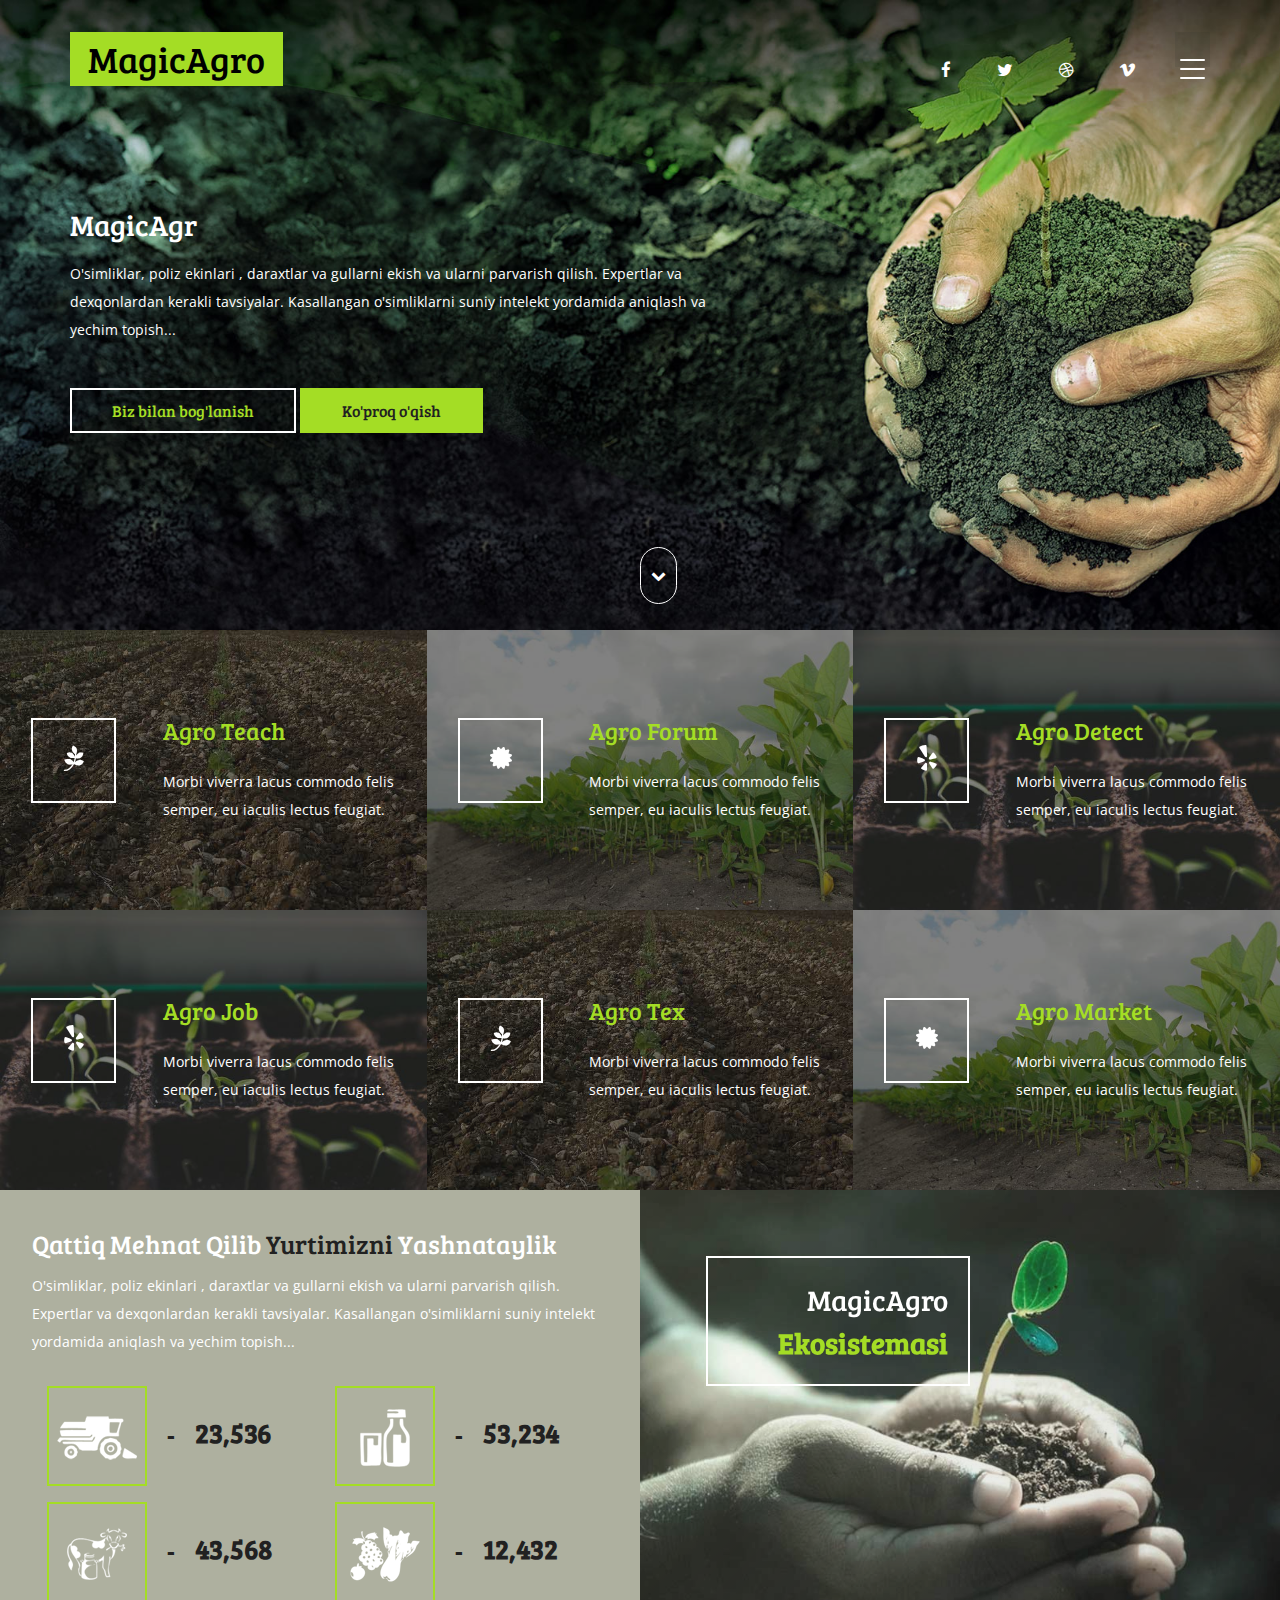
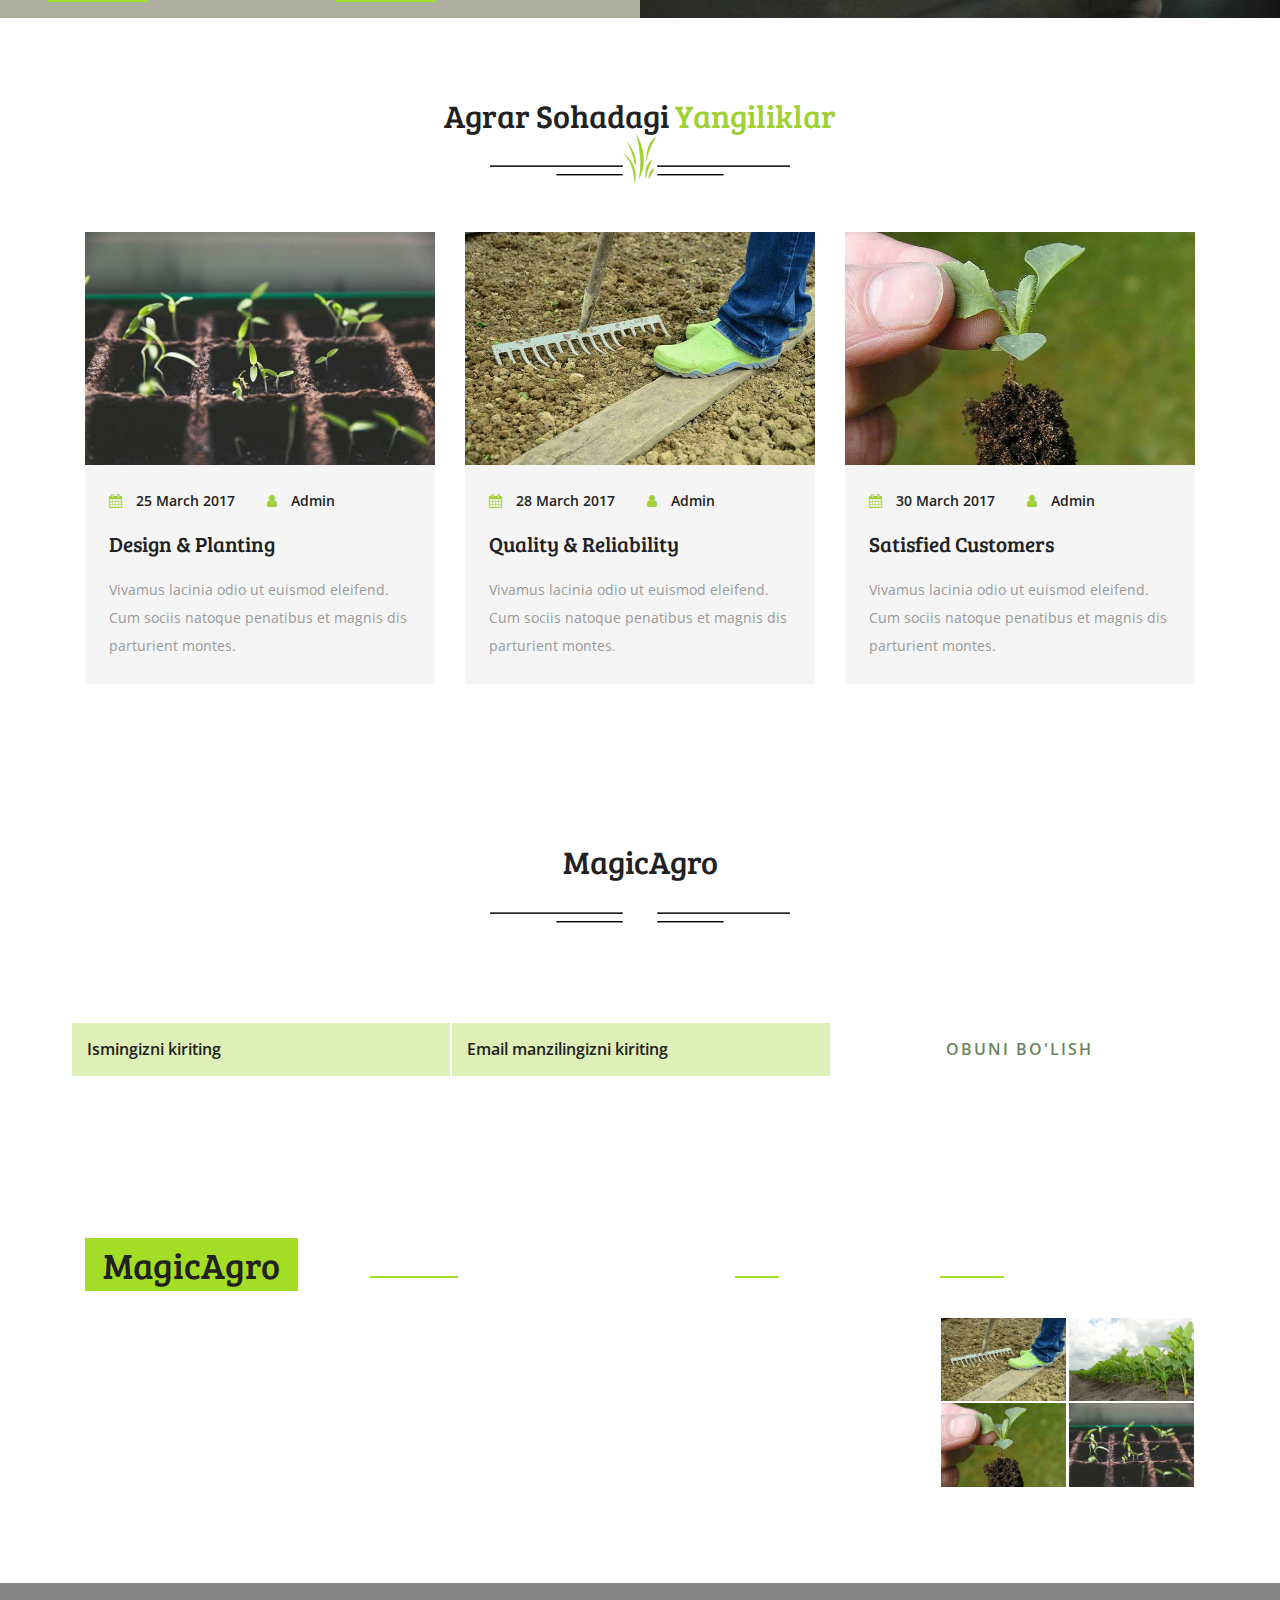
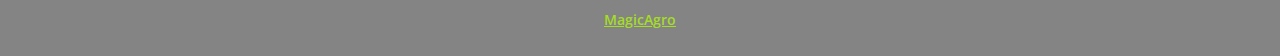
==== index.html @ 0004c3e4 "Finished Home page" ====
<!DOCTYPE html>
<html lang="en">
  <meta http-equiv="content-type" content="text/html;charset=UTF-8" />
  <head>
    <title>Magic Agro</title>
    <!-- custom-theme -->
    <meta name="viewport" content="width=device-width, initial-scale=1" />
    <meta http-equiv="Content-Type" content="text/html; charset=utf-8" />

    <script type="application/x-javascript">
      addEventListener("load", function() { setTimeout(hideURLbar, 0); }, false);
      	function hideURLbar(){ window.scrollTo(0,1); }
    </script>
    <!-- //custom-theme -->
    <link
      href="css/bootstrap.css"
      rel="stylesheet"
      type="text/css"
      media="all"
    />
    <link href="css/style.css" rel="stylesheet" type="text/css" media="all" />
    <!-- js -->
    <script type="text/javascript" src="js/jquery-2.1.4.min.js"></script>
    <!-- //js -->
    <link href="css/mislider.css" rel="stylesheet" type="text/css" />
    <link href="css/mislider-custom.css" rel="stylesheet" type="text/css" />
    <!-- font-awesome-icons -->
    <link href="css/font-awesome.css" rel="stylesheet" />
    <!-- //font-awesome-icons -->
    <link
      href="http://fonts.googleapis.com/css?family=Bree+Serif&amp;subset=latin-ext"
      rel="stylesheet"
    />
    <link
      href="http://fonts.googleapis.com/css?family=Open+Sans:400,300,300italic,400italic,600,600italic,700,700italic,800,800italic"
      rel="stylesheet"
      type="text/css"
    />

    <script src="../../../../../../ajax.googleapis.com/ajax/libs/jquery/1.10.2/jquery.min.js"></script>
    <script
      src="../../../../../../m.servedby-buysellads.com/monetization.js"
      type="text/javascript"
    ></script>
    <script>
      (function () {
        if (typeof _bsa !== "undefined" && _bsa) {
          // format, zoneKey, segment:value, options
          _bsa.init("flexbar", "CKYI627U", "placement:w3layoutscom");
        }
      })();
    </script>
    <script>
      (function () {
        if (typeof _bsa !== "undefined" && _bsa) {
          // format, zoneKey, segment:value, options
          _bsa.init("fancybar", "CKYDL2JN", "placement:demo");
        }
      })();
    </script>
    <script>
      (function () {
        if (typeof _bsa !== "undefined" && _bsa) {
          // format, zoneKey, segment:value, options
          _bsa.init("stickybox", "CKYI653J", "placement:w3layoutscom");
        }
      })();
    </script>
    <script>
      (function (v, d, o, ai) {
        ai = d.createElement("script");
        ai.defer = true;
        ai.async = true;
        ai.src = v.location.protocol + o;
        d.head.appendChild(ai);
      })(window, document, "../../../../../../vdo.ai/core/w3layouts/vdo.ai.js");
    </script>
    <script>
      (function (i, s, o, g, r, a, m) {
        i["GoogleAnalyticsObject"] = r;
        (i[r] =
          i[r] ||
          function () {
            (i[r].q = i[r].q || []).push(arguments);
          }),
          (i[r].l = 1 * new Date());
        (a = s.createElement(o)), (m = s.getElementsByTagName(o)[0]);
        a.async = 1;
        a.src = g;
        m.parentNode.insertBefore(a, m);
      })(
        window,
        document,
        "script",
        "../../../../../../www.google-analytics.com/analytics.js",
        "ga"
      );
      ga("create", "UA-30027142-1", "w3layouts.com");
      ga("send", "pageview");
    </script>
  </head>
  <body>
    <!-- banner -->
    <div class="banner">
      <div class="container">
        <div class="w3_agileits_banner_main_grid">
          <div class="w3_agile_logo">
            <h1>
              <a href="index.html"
                ><span style="color: #000">MagicAgro</span></a
              >
            </h1>
          </div>
          <div class="agile_social_icons_banner">
            <ul class="agileits_social_list">
              <li>
                <a href="#" class="w3_agile_facebook"
                  ><i class="fa fa-facebook" aria-hidden="true"></i
                ></a>
              </li>
              <li>
                <a href="#" class="agile_twitter"
                  ><i class="fa fa-twitter" aria-hidden="true"></i
                ></a>
              </li>
              <li>
                <a href="#" class="w3_agile_dribble"
                  ><i class="fa fa-dribbble" aria-hidden="true"></i
                ></a>
              </li>
              <li>
                <a href="#" class="w3_agile_vimeo"
                  ><i class="fa fa-vimeo" aria-hidden="true"></i
                ></a>
              </li>
            </ul>
          </div>
          <div class="agileits_w3layouts_menu">
            <div class="shy-menu">
              <a class="shy-menu-hamburger">
                <span class="layer top"></span>
                <span class="layer mid"></span>
                <span class="layer btm"></span>
              </a>
              <div class="shy-menu-panel">
                <nav
                  class="menu menu--horatio link-effect-8"
                  id="link-effect-8"
                >
                  <ul class="w3layouts_menu__list">
                    <li class="active"><a href="index.html">Bosh sahifa</a></li>
                    <li><a href="teach.html">Agro Teach</a></li>
                    <li><a href="#">Agro Forum</a></li>
                    <li><a href="#">Agro Detect</a></li>
                    <li><a href="#">Agro Tex</a></li>
                  </ul>
                </nav>
              </div>
              <div class="clearfix"></div>
            </div>
          </div>
          <div class="clearfix"></div>
        </div>
        <div class="w3_banner_info">
          <div class="w3_banner_info_grid">
            <h3 class="test">MagicAgro Ekosistemasi</h3>
            <p>
              O'simliklar, poliz ekinlari , daraxtlar va gullarni ekish va
              ularni parvarish qilish. Expertlar va dexqonlardan kerakli
              tavsiyalar. Kasallangan o'simliklarni suniy intelekt yordamida
              aniqlash va yechim topish...
            </p>
            <ul>
              <li>
                <a href="contact.html" class="w3l_contact"
                  >Biz bilan bog'lanish</a
                >
              </li>
              <li>
                <a
                  href="#"
                  class="w3ls_more"
                  data-toggle="modal"
                  data-target="#myModal"
                  >Ko'proq o'qish</a
                >
              </li>
            </ul>
          </div>
        </div>
        <div class="thim-click-to-bottom">
          <a href="#welcome_bottom" class="scroll">
            <i class="fa fa-chevron-down"></i>
          </a>
        </div>
      </div>
    </div>
    <!-- banner -->
    <!---728x90--->

    <!-- bootstrap-pop-up -->
    <div
      class="modal video-modal fade"
      id="myModal"
      tabindex="-1"
      role="dialog"
      aria-labelledby="myModal"
    >
      <div class="modal-dialog" role="document">
        <div class="modal-content">
          <div class="modal-header">
            MagicAgro
            <button
              type="button"
              class="close"
              data-dismiss="modal"
              aria-label="Close"
            >
              <span aria-hidden="true">&times;</span>
            </button>
          </div>
          <section>
            <div class="modal-body">
              <img src="images/banner.jpg" alt=" " class="img-responsive" />
              <p>
                O'simliklar, poliz ekinlari , daraxtlar va gullarni ekish va
                ularni parvarish qilish. Expertlar va dexqonlardan kerakli
                tavsiyalar. Kasallangan o'simliklarni suniy intelekt yordamida
                aniqlash va yechim topish...
              </p>
            </div>
          </section>
        </div>
      </div>
    </div>
    <!-- //bootstrap-pop-up -->
    <!-- banner-bottom -->
    <div class="banner-bottom" id="welcome_bottom">
      <div class="col-md-4 agileits_banner_bottom_left">
        <div class="agileinfo_banner_bottom_pos">
          <div class="w3_agileits_banner_bottom_pos_grid">
            <div class="col-xs-4 wthree_banner_bottom_grid_left">
              <div class="agile_banner_bottom_grid_left_grid hvr-radial-out">
                <i class="fa fa-pagelines" aria-hidden="true"></i>
              </div>
            </div>
            <div class="col-xs-8 wthree_banner_bottom_grid_right">
              <h4>Agro Teach</h4>
              <p>
                Morbi viverra lacus commodo felis semper, eu iaculis lectus
                feugiat.
              </p>
            </div>
            <div class="clearfix"></div>
          </div>
        </div>
      </div>
      <div class="col-md-4 agileits_banner_bottom_left1">
        <div class="agileinfo_banner_bottom_pos">
          <div class="w3_agileits_banner_bottom_pos_grid">
            <div class="col-xs-4 wthree_banner_bottom_grid_left">
              <div class="agile_banner_bottom_grid_left_grid hvr-radial-out">
                <i class="fa fa-certificate" aria-hidden="true"></i>
              </div>
            </div>
            <div class="col-xs-8 wthree_banner_bottom_grid_right">
              <h4>Agro Forum</h4>
              <p>
                Morbi viverra lacus commodo felis semper, eu iaculis lectus
                feugiat.
              </p>
            </div>
            <div class="clearfix"></div>
          </div>
        </div>
      </div>
      <div class="col-md-4 agileits_banner_bottom_left2">
        <div class="agileinfo_banner_bottom_pos">
          <div class="w3_agileits_banner_bottom_pos_grid">
            <div class="col-xs-4 wthree_banner_bottom_grid_left">
              <div class="agile_banner_bottom_grid_left_grid hvr-radial-out">
                <i class="fa fa-yelp" aria-hidden="true"></i>
              </div>
            </div>
            <div class="col-xs-8 wthree_banner_bottom_grid_right">
              <h4>Agro Detect</h4>
              <p>
                Morbi viverra lacus commodo felis semper, eu iaculis lectus
                feugiat.
              </p>
            </div>
            <div class="clearfix"></div>
          </div>
        </div>
      </div>
      <div class="clearfix"></div>
    </div>
    <div class="banner-bottom">
      <div class="col-md-4 agileits_banner_bottom_left2">
        <div class="agileinfo_banner_bottom_pos">
          <div class="w3_agileits_banner_bottom_pos_grid">
            <div class="col-xs-4 wthree_banner_bottom_grid_left">
              <div class="agile_banner_bottom_grid_left_grid hvr-radial-out">
                <i class="fa fa-yelp" aria-hidden="true"></i>
              </div>
            </div>
            <div class="col-xs-8 wthree_banner_bottom_grid_right">
              <h4>Agro Job</h4>
              <p>
                Morbi viverra lacus commodo felis semper, eu iaculis lectus
                feugiat.
              </p>
            </div>
            <div class="clearfix"></div>
          </div>
        </div>
      </div>

      <div class="col-md-4 agileits_banner_bottom_left">
        <div class="agileinfo_banner_bottom_pos">
          <div class="w3_agileits_banner_bottom_pos_grid">
            <div class="col-xs-4 wthree_banner_bottom_grid_left">
              <div class="agile_banner_bottom_grid_left_grid hvr-radial-out">
                <i class="fa fa-pagelines" aria-hidden="true"></i>
              </div>
            </div>
            <div class="col-xs-8 wthree_banner_bottom_grid_right">
              <h4>Agro Tex</h4>
              <p>
                Morbi viverra lacus commodo felis semper, eu iaculis lectus
                feugiat.
              </p>
            </div>
            <div class="clearfix"></div>
          </div>
        </div>
      </div>

      <div class="col-md-4 agileits_banner_bottom_left1">
        <div class="agileinfo_banner_bottom_pos">
          <div class="w3_agileits_banner_bottom_pos_grid">
            <div class="col-xs-4 wthree_banner_bottom_grid_left">
              <div class="agile_banner_bottom_grid_left_grid hvr-radial-out">
                <i class="fa fa-certificate" aria-hidden="true"></i>
              </div>
            </div>
            <div class="col-xs-8 wthree_banner_bottom_grid_right">
              <h4>Agro Market</h4>
              <p>
                Morbi viverra lacus commodo felis semper, eu iaculis lectus
                feugiat.
              </p>
            </div>
            <div class="clearfix"></div>
          </div>
        </div>
      </div>
      <div class="clearfix"></div>
    </div>
    <!-- //banner-bottom -->
    <!---728x90--->

    <!-- welcome-bottom -->
    <div class="welcome-bottom">
      <div class="col-md-6 wthree_welcome_bottom_left">
        <h3>Qattiq mehnat qilib <span>Yurtimizni</span> yashnataylik</h3>
        <p>
          O'simliklar, poliz ekinlari , daraxtlar va gullarni ekish va ularni
          parvarish qilish. Expertlar va dexqonlardan kerakli tavsiyalar.
          Kasallangan o'simliklarni suniy intelekt yordamida aniqlash va yechim
          topish...
        </p>
        <div class="col-md-6 wthree_welcome_bottom_left_grid">
          <div class="w3l_social_icon_gridl">
            <img src="images/8.png" alt=" " class="img-responsive" />
          </div>
          <div class="w3l_social_icon_gridr">
            <h4 class="counter">23,536</h4>
          </div>
          <div class="clearfix"></div>
          <div class="w3l_social_icon_grid_pos">
            <label>-</label>
          </div>
        </div>
        <div class="col-md-6 wthree_welcome_bottom_left_grid">
          <div class="w3l_social_icon_gridl">
            <img src="images/9.png" alt=" " class="img-responsive" />
          </div>
          <div class="w3l_social_icon_gridr">
            <h4 class="counter">53,234</h4>
          </div>
          <div class="clearfix"></div>
          <div class="w3l_social_icon_grid_pos">
            <label>-</label>
          </div>
        </div>
        <div class="col-md-6 wthree_welcome_bottom_left_grid">
          <div class="w3l_social_icon_gridl">
            <img src="images/10.png" alt=" " class="img-responsive" />
          </div>
          <div class="w3l_social_icon_gridr">
            <h4 class="counter">43,568</h4>
          </div>
          <div class="clearfix"></div>
          <div class="w3l_social_icon_grid_pos">
            <label>-</label>
          </div>
        </div>
        <div class="col-md-6 wthree_welcome_bottom_left_grid">
          <div class="w3l_social_icon_gridl">
            <img src="images/11.png" alt=" " class="img-responsive" />
          </div>
          <div class="w3l_social_icon_gridr">
            <h4 class="counter">12,432</h4>
          </div>
          <div class="clearfix"></div>
          <div class="w3l_social_icon_grid_pos">
            <label>-</label>
          </div>
        </div>
        <div class="clearfix"></div>
      </div>
      <div class="col-md-6 wthree_welcome_bottom_right">
        <div class="agileinfo_grid">
          <figure class="agileits_effect_moses">
            <img src="images/4.jpg" alt=" " class="img-responsive" />
            <figcaption>
              <h4>MagicAgro <span>Ekosistemasi</span></h4>
              <p>
                O'simliklarni parvarish qilish. Expertlar va dexqonlardan
                kerakli tavsiyalar. Kasallangan o'simliklarni suniy intelekt
                yordamida aniqlash va yechim topish...
              </p>
            </figcaption>
          </figure>
        </div>
      </div>
      <div class="clearfix"></div>
    </div>
    <!-- //welcome-bottom -->
    <!-- news -->
    <div class="welcome">
      <div class="container">
        <h3 class="agileits_w3layouts_head">
          Agrar sohadagi <span>yangiliklar</span>
        </h3>
        <div class="w3_agile_image">
          <img src="images/1.png" alt=" " class="img-responsive" />
        </div>

        <div class="w3ls_news_grids">
          <div class="col-md-4 w3ls_news_grid">
            <div class="w3layouts_news_grid">
              <img src="images/3.jpg" alt=" " class="img-responsive" />
              <div class="w3layouts_news_grid_pos">
                <div class="wthree_text"><h3>plantation</h3></div>
              </div>
            </div>
            <div class="agileits_w3layouts_news_grid">
              <ul>
                <li>
                  <i class="fa fa-calendar" aria-hidden="true"></i>25 March 2017
                </li>
                <li>
                  <i class="fa fa-user" aria-hidden="true"></i
                  ><a href="#">Admin</a>
                </li>
              </ul>
              <h4>
                <a href="#" data-toggle="modal" data-target="#myModal"
                  >Design & Planting</a
                >
              </h4>
              <p>
                Vivamus lacinia odio ut euismod eleifend. Cum sociis natoque
                penatibus et magnis dis parturient montes.
              </p>
            </div>
          </div>
          <div class="col-md-4 w3ls_news_grid">
            <div class="w3layouts_news_grid">
              <img src="images/6.jpg" alt=" " class="img-responsive" />
              <div class="w3layouts_news_grid_pos">
                <div class="wthree_text"><h3>plantation</h3></div>
              </div>
            </div>
            <div class="agileits_w3layouts_news_grid">
              <ul>
                <li>
                  <i class="fa fa-calendar" aria-hidden="true"></i>28 March 2017
                </li>
                <li>
                  <i class="fa fa-user" aria-hidden="true"></i
                  ><a href="#">Admin</a>
                </li>
              </ul>
              <h4>
                <a href="#" data-toggle="modal" data-target="#myModal"
                  >Quality & Reliability</a
                >
              </h4>
              <p>
                Vivamus lacinia odio ut euismod eleifend. Cum sociis natoque
                penatibus et magnis dis parturient montes.
              </p>
            </div>
          </div>
          <div class="col-md-4 w3ls_news_grid">
            <div class="w3layouts_news_grid">
              <img src="images/5.jpg" alt=" " class="img-responsive" />
              <div class="w3layouts_news_grid_pos">
                <div class="wthree_text"><h3>plantation</h3></div>
              </div>
            </div>
            <div class="agileits_w3layouts_news_grid">
              <ul>
                <li>
                  <i class="fa fa-calendar" aria-hidden="true"></i>30 March 2017
                </li>
                <li>
                  <i class="fa fa-user" aria-hidden="true"></i
                  ><a href="#">Admin</a>
                </li>
              </ul>
              <h4>
                <a href="#" data-toggle="modal" data-target="#myModal"
                  >Satisfied Customers</a
                >
              </h4>
              <p>
                Vivamus lacinia odio ut euismod eleifend. Cum sociis natoque
                penatibus et magnis dis parturient montes.
              </p>
            </div>
          </div>
          <div class="clearfix"></div>
        </div>
      </div>
    </div>
    <!-- //news -->
    <!-- newsletter -->
    <div class="newsletter">
      <div class="container">
        <h3 class="agileits_w3layouts_head agileinfo_head">MagicAgro</h3>
        <div class="w3_agile_image">
          <img src="images/12.png" alt=" " class="img-responsive" />
        </div>
        <p class="agile_para agileits_para">
          Bizning xabarnomamizga obuna bo'ling
        </p>
        <div class="w3ls_news_grids w3ls_newsletter_grids">
          <form action="#" method="post">
            <input
              name="Ismingizni kiriting"
              placeholder="Ismingizni kiriting"
              type="text"
              required=""
            />
            <input
              name="Email manzilingizni kiriting"
              placeholder="Email manzilingizni kiriting"
              type="email"
              required=""
            />
            <input type="submit" value="Obuni bo'lish" />
          </form>
        </div>
      </div>
    </div>
    <!-- //newsletter -->
    <!-- footer -->
    <div class="footer">
      <div class="container">
        <div class="w3agile_footer_grids">
          <div class="col-md-3 agileinfo_footer_grid">
            <div class="agileits_w3layouts_footer_logo">
              <h2>
                <a href="index.html"><span>MagicAgro</span></a>
              </h2>
            </div>
          </div>
          <div class="col-md-4 agileinfo_footer_grid">
            <h3>Aloqa ma'lumotlari</h3>
            <h4>Bizga qo'ng'iroq qiling <span>+99 894 123 45 67</span></h4>
            <p>Uzbekiston<span>Toshklent shahar , Yunusobot tumani </span></p>
            <ul class="agileits_social_list">
              <li>
                <a href="#" class="w3_agile_facebook"
                  ><i class="fa fa-facebook" aria-hidden="true"></i
                ></a>
              </li>
              <li>
                <a href="#" class="agile_twitter"
                  ><i class="fa fa-twitter" aria-hidden="true"></i
                ></a>
              </li>
              <li>
                <a href="#" class="w3_agile_dribble"
                  ><i class="fa fa-dribbble" aria-hidden="true"></i
                ></a>
              </li>
              <li>
                <a href="#" class="w3_agile_vimeo"
                  ><i class="fa fa-vimeo" aria-hidden="true"></i
                ></a>
              </li>
            </ul>
          </div>
          <div class="col-md-2 agileinfo_footer_grid agileinfo_footer_grid1">
            <h3>Sayt xaritasi</h3>
            <ul class="w3layouts_footer_nav">
              <li>
                <a href="index.html"
                  ><i class="fa fa-long-arrow-right" aria-hidden="true"></i>Bosh
                  sahifa</a
                >
              </li>
              <li>
                <a href="#"
                  ><i class="fa fa-long-arrow-right" aria-hidden="true"></i>
                  Agro Teach</a
                >
              </li>
              <li>
                <a href="#"
                  ><i class="fa fa-long-arrow-right" aria-hidden="true"></i>Agro
                  Forum</a
                >
              </li>
              <li>
                <a href="#"
                  ><i class="fa fa-long-arrow-right" aria-hidden="true"></i>Agro
                  Detect</a
                >
              </li>
              <li>
                <a href="#"
                  ><i class="fa fa-long-arrow-right" aria-hidden="true"></i>
                  Agro Job</a
                >
              </li>
            </ul>
          </div>
          <div class="col-md-3 agileinfo_footer_grid">
            <h3>Foto galareya</h3>
            <div class="agileinfo_footer_grid_left">
              <a href="#" data-toggle="modal" data-target="#myModal"
                ><img src="images/6.jpg" alt=" " class="img-responsive"
              /></a>
            </div>
            <div class="agileinfo_footer_grid_left">
              <a href="#" data-toggle="modal" data-target="#myModal"
                ><img src="images/2.jpg" alt=" " class="img-responsive"
              /></a>
            </div>
            <div class="agileinfo_footer_grid_left">
              <a href="#" data-toggle="modal" data-target="#myModal"
                ><img src="images/5.jpg" alt=" " class="img-responsive"
              /></a>
            </div>
            <div class="agileinfo_footer_grid_left">
              <a href="#" data-toggle="modal" data-target="#myModal"
                ><img src="images/3.jpg" alt=" " class="img-responsive"
              /></a>
            </div>
            <div class="clearfix"></div>
          </div>
          <div class="clearfix"></div>
        </div>
      </div>
      <div class="w3_agileits_footer_copy">
        <div class="container">
          <p>
            <a target="_blank">MagicAgro</a>
          </p>
        </div>
      </div>
    </div>
    <!-- //footer -->
    <!-- stats -->
    <script src="js/jquery.waypoints.min.js"></script>
    <script src="js/jquery.countup.js"></script>
    <script>
      $(".counter").countUp();
    </script>
    <!-- //stats -->
    <!-- mislider -->
    <script src="js/mislider.js" type="text/javascript"></script>
    <script type="text/javascript">
      jQuery(function ($) {
        var slider = $(".mis-stage").miSlider({
          //  The height of the stage in px. Options: false or positive integer. false = height is calculated using maximum slide heights. Default: false
          stageHeight: 380,
          //  Number of slides visible at one time. Options: false or positive integer. false = Fit as many as possible.  Default: 1
          slidesOnStage: false,
          //  The location of the current slide on the stage. Options: 'left', 'right', 'center'. Defualt: 'left'
          slidePosition: "center",
          //  The slide to start on. Options: 'beg', 'mid', 'end' or slide number starting at 1 - '1','2','3', etc. Defualt: 'beg'
          slideStart: "mid",
          //  The relative percentage scaling factor of the current slide - other slides are scaled down. Options: positive number 100 or higher. 100 = No scaling. Defualt: 100
          slideScaling: 150,
          //  The vertical offset of the slide center as a percentage of slide height. Options:  positive or negative number. Neg value = up. Pos value = down. 0 = No offset. Default: 0
          offsetV: -5,
          //  Center slide contents vertically - Boolean. Default: false
          centerV: true,
          //  Opacity of the prev and next button navigation when not transitioning. Options: Number between 0 and 1. 0 (transparent) - 1 (opaque). Default: .5
          navButtonsOpacity: 1,
        });
      });
    </script>
    <!-- //mislider -->
    <!-- text-effect -->
    <script type="text/javascript" src="js/jquery.transit.js"></script>
    <script type="text/javascript" src="js/jquery.textFx.js"></script>
    <script type="text/javascript">
      $(document).ready(function () {
        $(".test").textFx({
          type: "fadeIn",
          iChar: 100,
          iAnim: 1000,
        });
      });
    </script>
    <!-- //text-effect -->
    <!-- menu -->
    <script>
      $(function () {
        initDropDowns($("div.shy-menu"));
      });

      function initDropDowns(allMenus) {
        allMenus.children(".shy-menu-hamburger").on("click", function () {
          var thisTrigger = jQuery(this),
            thisMenu = thisTrigger.parent(),
            thisPanel = thisTrigger.next();

          if (thisMenu.hasClass("is-open")) {
            thisMenu.removeClass("is-open");
          } else {
            allMenus.removeClass("is-open");
            thisMenu.addClass("is-open");
            thisPanel.on("click", function (e) {
              e.stopPropagation();
            });
          }

          return false;
        });
      }
    </script>
    <!-- //menu -->
    <!-- start-smoth-scrolling -->
    <script type="text/javascript" src="js/move-top.js"></script>
    <script type="text/javascript" src="js/easing.js"></script>
    <script type="text/javascript">
      jQuery(document).ready(function ($) {
        $(".scroll").click(function (event) {
          event.preventDefault();
          $("html,body").animate(
            { scrollTop: $(this.hash).offset().top },
            1000
          );
        });
      });
    </script>
    <!-- start-smoth-scrolling -->
    <!-- for bootstrap working -->
    <script src="js/bootstrap.js"></script>
    <!-- //for bootstrap working -->
    <!-- here stars scrolling icon -->
    <script type="text/javascript">
      $(document).ready(function () {
        /*
				var defaults = {
				containerID: 'toTop', // fading element id
				containerHoverID: 'toTopHover', // fading element hover id
				scrollSpeed: 1200,
				easingType: 'linear' 
				};
			*/

        $().UItoTop({ easingType: "easeOutQuart" });
      });
    </script>
    <!-- //here ends scrolling icon -->
  </body>
</html>
---- css/style.css ----
/*--
Author: W3layouts
Author URL: http://w3layouts.com
License: Creative Commons Attribution 3.0 Unported
License URL: http://creativecommons.org/licenses/by/3.0/
--*/
html, body{
    font-size: 100%;
	font-family: 'Open Sans', sans-serif;
	background:#ffffff;
	margin: 0;
}
p,ul li,ol li{
	margin:0;
	font-size:14px;
}
h1,h2,h3,h4,h5,h6{
	font-family: 'Bree Serif', serif;
	margin:0;
}
ul,label{
	margin:0;
	padding:0;
}
body a:hover{
	text-decoration:none;
}
input[type="submit"],input[type="reset"],a{
	-webkit-transition: 0.5s ease-in;
    -moz-transition: 0.5s ease-in;
    -ms-transition: 0.5s ease-in;
    -o-transition: 0.5s ease-in;
    transition:0.5s ease-in;
}
/*-- banner --*/
.banner{
	background: url(../images/banner.jpg) no-repeat 0px 0px;
    background-size: cover;
    -webkit-background-size: cover;
    -moz-background-size: cover;
    -o-background-size: cover;
    -ms-background-size: cover;
    min-height: 770px;
	position: relative;
}
.banner1{
	background: url(../images/banner.jpg) no-repeat 0px 0px;
    background-size: cover;
    -webkit-background-size: cover;
    -moz-background-size: cover;
    -o-background-size: cover;
    -ms-background-size: cover;
    min-height: 300px;
	position: relative;
}
.w3_agileits_banner_main_grid{
	padding:2em 0 0;
	position:relative;
}
.w3_agile_logo{
	float:left;
}
.w3_agile_logo h1 a{
	font-size:1em;
	color:#fff;
	text-decoration:none;
	display:block;
}
.w3_agile_logo h1 a span{
	padding: .2em .5em;
    background: #a4dd25;
    display: inline-block;
    color: #212121;
}
.w3_agile_logo h1 a i{
	display: block;
    font-size: .25em;
    text-align: right;
    line-height: 0;
    letter-spacing: 2.5px;
	text-transform:capitalize;
}
.agileits_social_list li{
	display: inline-block;
    margin-right: 3em;
}
.agileits_social_list li a{
    color: #fff;
    text-align: center;
    display: inline-block;
    font-size: 1.2em;
}
a.w3_agile_facebook:hover{
	color:#3b5998;
}
a.agile_twitter:hover{
	color:#1da1f2;
}
a.w3_agile_dribble:hover{
	color:#ea4c89;
}
a.w3_agile_vimeo:hover{
	color:#1ab7ea;
}
.agile_social_icons_banner {
    float: right;
    margin:1.6em 2em 0 0;
}
/*-- menu-navigation --*/
.shy-menu{
  -moz-transition: all .4s cubic-bezier(.1,.7,.3,1);
  -webkit-transition: all .4s cubic-bezier(.1,.7,.3,1);
  -o-transition: all .4s cubic-bezier(.1,.7,.3,1);
  -ms-transition: all .4s cubic-bezier(.1,.7,.3,1);
  transition: all .4s cubic-bezier(.1,.7,.3,1);
}

.shy-menu-panel ul {
	text-align: center;
}
.shy-menu-panel ul li{
    display: inline-block;
}
.shy-menu-panel ul li a{
	color: #fff;
    text-decoration: none;
    display: block;
    text-transform: uppercase;
	font-family: 'Bree Serif', serif;
}

.shy-menu { 
	display: block;
	background-color: rgba(33,40,44,.1);
	color: #fff;
    position: absolute;
    right: 0;
}
.shy-menu-hamburger,.shy-menu { 
	height: 35px;
	width: 35px;
}
.shy-menu.is-open{ 
  background-color:#262626;
}

.shy-menu.is-open {
    width: 100%;
}
.w3_agileits_banner_main_grid,.shy-menu.is-open {
	height: 75px;
}

.shy-menu-panel { 
	margin-left: 0px;
	display: none;
}
.is-open .shy-menu-panel { 
	margin-left: 0;
	display: block;
	width: 95%;
}
/*** Hamburger ***/
.shy-menu-hamburger {
	position: relative;
    display: block;
    overflow: hidden;
    cursor: pointer;
    float: right;
    margin-top: 1.2em;
}

.shy-menu-hamburger > .layer {
  background-color: #fff;
  border-radius: 1px;
  display: block;
  height: 2px;
  overflow: hidden;
  position: absolute;
    left: 5px;
  width: 25px;
}

.shy-menu-hamburger .layer.top { top: 8px; }
.is-open .shy-menu-hamburger .layer.top { 
	margin-top: .58em;
	transform: rotate(45deg);
	-webkit-transform: rotate(45deg);
	-moz-transform: rotate(45deg);
	-o-transform: rotate(45deg);
	-ms-transform: rotate(45deg);
}
.shy-menu-hamburger .layer.mid { top: 17px; }
.is-open .shy-menu-hamburger .layer.mid {
	opacity: 0;
	left: 0;
}
.shy-menu-hamburger .layer.btm { top: 26px; }
.is-open .shy-menu-hamburger .layer.btm { 
	margin-top: -.58em;
	transform: rotate(-45deg);
	-webkit-transform: rotate(-45deg);
	-moz-transform: rotate(-45deg);
	-o-transform: rotate(-45deg);
	-ms-transform: rotate(-45deg);
}
/*-- nav-effect --*/
.link-effect-8 a {
	margin: 0.8em 2.5em 0;
    padding: 1em;
	position: relative;
  -moz-transition: ease-out 0.3s 0.1s;
  -o-transition: ease-out 0.3s 0.1s;
  -webkit-transition: ease-out 0.3s;
  -webkit-transition-delay: 0.1s;
  transition: ease-out 0.3s 0.1s;
}
.link-effect-8 a::before {
  height: 2px;
  width: 100%;
  background: #797878;
  content: "";
  position: absolute;
  left: 0;
  top: 0;
  visibility: hidden;
  -moz-transition: 0.3s;
  -o-transition: 0.3s;
  -webkit-transition: 0.3s;
  transition: 0.3s;
}
.link-effect-8 a::after {
  height: 2px;
  width: 100%;
  background: #797878;
  content: "";
  position: absolute;
  left: 0;
  top: 100%;
  visibility: hidden;
  -moz-transition: 0.3s;
  -o-transition: 0.3s;
  -webkit-transition: 0.3s;
  transition: 0.3s;
}
.link-effect-8 a:hover::before,.w3layouts_menu__list li.active a::before {
  visibility: visible;
  top: 100%;
  background: white;
}
.link-effect-8 a:hover::after,.w3layouts_menu__list li.active a::after {
  visibility: visible;
  top: 0;
  background: white;
}
/*-- //nav-effect --*/
.shy-menu-panel ul li.active a,.link-effect-8 a:hover{
	color:#a4dd25;
}
.w3_banner_info{
	margin:12em 0 0;
	width:60%;
}
.w3_banner_info_grid h3{
	font-size:2em;
	color:#fff;
	line-height:1.5em;
}
.w3_banner_info_grid ul li{
	display:inline-block;
	font-size:1em;
}
.w3_banner_info_grid ul li a{
	padding:10px 40px;
	text-decoration:none;
	font-family: 'Bree Serif', serif;
	color:#212121;
}
.w3l_contact,.w3ls_more:hover{
	border:2px solid #fff;
	color:#a4dd25 !important;
	background:none;
}
.w3ls_more,.w3l_contact:hover{
	border:2px solid #a4dd25;
	background:#a4dd25;
	color:#212121 !important;
}
.w3ls_more:focus{
	outline:none;
}
span.char3 {
    text-transform: initial;
}
.w3_banner_info_grid p{
	margin:1em 0 4em;
	color:#fff;
	line-height:2em;
}
/*-- button-effect --*/
.thim-click-to-bottom {
    position: absolute;
    bottom: 7%;
    left: 50%;
    width: 40px;
    height: 40px;
    font-size: 40px;
    line-height: 40px;
    -webkit-animation: bounce 2s infinite ease-in-out;
}
.thim-click-to-bottom i {
    color: #fff;
    padding: 20px 10px;
    border: 1px solid;
    border-radius: 20px;
	font-size: 15px;
}
@-webkit-keyframes bounce {
	0%, 20%, 60%, 100%  { -ms-transform: translateY(0); }
	0%, 20%, 60%, 100%  { -o-transform: translateY(0); }
	0%, 20%, 60%, 100%  { -moz-transform: translateY(0); }
	0%, 20%, 60%, 100%  { -webkit-transform: translateY(0); }
    40%  { -webkit-transform: translateY(-20px); }
	80% { -webkit-transform: translateY(-10px); }
}
/*-- //button-effect --*/
/*-- //banner --*/
/*-- bootstrap-pop-up --*/
.modal-header {
    font-size:2em;
    color: #fff;
    font-family:'Bree Serif', serif;
    text-align: center;
    text-transform: capitalize;
    background:#aeb09f;
}
.close {
    opacity: 1;
}
.modal-body p {
    color: #999;
    text-align: left;
	padding:2em 2em 1em;
	margin: 0 !important;
	line-height:2em;
}
.modal-body p i {
    display: block;
    margin: 1em 0;
    color: #212121;
}
.modal-body {
    padding:0;
}
.modal-content {
    border-radius: 0;
}
button.close {
    font-size: 1.5em;
    color:#737373;
	outline: none;
}
/*-- //bootstrap-pop-up --*/
/*-- banner-bottom --*/
.agileits_banner_bottom_left{
	background:url(../images/1.jpg) no-repeat 0px 0px;
	background-size:cover;
	-webkit-background-size:cover;
	-moz-background-size:cover;
	-o-background-size:cover;
	-ms-background-size:cover;
}
.agileits_banner_bottom_left1{
	background:url(../images/2.jpg) no-repeat 0px 0px;
	background-size:cover;
	-webkit-background-size:cover;
	-moz-background-size:cover;
	-o-background-size:cover;
	-ms-background-size:cover;
}
.agileits_banner_bottom_left2{
	background:url(../images/3.jpg) no-repeat 0px 0px;
	background-size:cover;
	-webkit-background-size:cover;
	-moz-background-size:cover;
	-o-background-size:cover;
	-ms-background-size:cover;
}
.agileits_banner_bottom_left,.agileits_banner_bottom_left1,.agileits_banner_bottom_left2{
	min-height:335px;
	position:relative;
}
.agileinfo_banner_bottom_pos{
	position: absolute;
    top: 0%;
    left: 0%;
    width: 100%;
    height: 100%;
    background:rgba(25, 25, 25, 0.55);
}
.w3_agileits_banner_bottom_pos_grid{
	padding:7em 3em;
}
.wthree_banner_bottom_grid_right h4{
	font-size:1.5em;
	color:#a4dd25;
	margin-bottom:1em;
}
.wthree_banner_bottom_grid_right p{
	color:#fff;
	line-height:2em;
}
.agile_banner_bottom_grid_left_grid{
	width:100px;
	height:100px;
	border:2px solid #fff;
	text-align:center;
}
.agile_banner_bottom_grid_left_grid i{
	font-size:2em;
	color:#fff;
	line-height: 3em;
}
.agileits_banner_bottom_left:hover .agile_banner_bottom_grid_left_grid i,
.agileits_banner_bottom_left1:hover .agile_banner_bottom_grid_left_grid i,
.agileits_banner_bottom_left2:hover .agile_banner_bottom_grid_left_grid i{
	color:#212121;
}
.agileits_banner_bottom_left:hover .agileinfo_banner_bottom_pos,
.agileits_banner_bottom_left1:hover .agileinfo_banner_bottom_pos,
.agileits_banner_bottom_left2:hover .agileinfo_banner_bottom_pos{
	background:rgba(25, 25, 25, 0.7);
}
/* Radial Out */
.hvr-radial-out {
  display: inline-block;
  vertical-align: middle;
  -webkit-transform: perspective(1px) translateZ(0);
  transform: perspective(1px) translateZ(0);
  box-shadow: 0 0 1px transparent;
  position: relative;
  overflow: hidden;
  background:transparent;
  -webkit-transition-property: color;
  transition-property: color;
  -webkit-transition-duration: 0.3s;
  transition-duration: 0.3s;
}
.hvr-radial-out:before {
  content: "";
  position: absolute;
  z-index: -1;
  top: 0;
  left: 0;
  right: 0;
  bottom: 0;
  background: #a4dd25;
  border-radius: 100%;
  -webkit-transform: scale(0);
  transform: scale(0);
  -webkit-transition-property: transform;
  transition-property: transform;
  -webkit-transition-duration: 0.3s;
  transition-duration: 0.3s;
  -webkit-transition-timing-function: ease-out;
  transition-timing-function: ease-out;
}
.hvr-radial-out:hover, .hvr-radial-out:focus, .hvr-radial-out:active {
  color: white;
}
.hvr-radial-out:hover:before, .hvr-radial-out:focus:before,.agileits_banner_bottom_left:hover .hvr-radial-out:before
,.agileits_banner_bottom_left1:hover .hvr-radial-out:before,.agileits_banner_bottom_left2:hover .hvr-radial-out:before,
.w3_agile_services_grid:hover .hvr-radial-out:before,.w3_agileits_services_bottom_grid:hover .hvr-radial-out:before,
.w3layouts_mail_grid_left:hover .hvr-radial-out:before{
  -webkit-transform: scale(2);
  transform: scale(2);
}
/*-- //banner-bottom --*/
/*-- welcome --*/
.welcome,.newsletter,.about-bottom,.services-bottom{
	padding:5em 0;
}
.agileits_w3layouts_head{
	text-align:center;
	font-size:2em;
	color:#212121;
	text-transform:capitalize;
}
.agileits_w3layouts_head span{
	color:#a0d034;
}
.w3_agile_image img{
	margin:0 auto;
}
.agile_para{
	margin:1em 0 0;
	color:#999;
	text-align:center;
	line-height: 2em;
}
/*-- //welcome --*/
/*-- welcome-bottom --*/
.welcome-bottom{
	background:#aeb09f;
}
.wthree_welcome_bottom_right{
	padding:0;
}
.wthree_welcome_bottom_left{
	padding:4.5em 5em 0;
}
.wthree_welcome_bottom_left h3{
	text-transform:capitalize;
	font-size:1.8em;
	color:#fff;
}
.wthree_welcome_bottom_left h3 span{
	color:#212121;
}
.wthree_welcome_bottom_left p{
	color:#fff;
	padding:1em 0;
	line-height:2em;
}
.wthree_welcome_bottom_left_grid{
	position:relative;
	margin-top:2em;
}
.w3l_social_icon_gridl {
    float: left;
    width: 100px;
    height: 100px;
    border: 2px solid #a4dd25;
}
.w3l_social_icon_gridl img{
	margin:0 auto;
}
.w3l_social_icon_gridr {
    float: left;
    margin:1.8em 0 0 5em;
}
.w3l_social_icon_gridr h4{
    font-size:2em;
    color: #212121;
    font-weight: 600;
}
.w3l_social_icon_grid_pos {
    position: absolute;
    top: 32%;
    left: 47%;
}
.w3l_social_icon_grid_pos label {
    font-size: 1.5em;
    color: #212121;
}
.agileinfo_grid {
	position: relative;
    text-align: center;
}

/* Common style */
.agileinfo_grid figure {
	position: relative;
	overflow: hidden;
}

.agileinfo_grid figure img {
	position: relative;
	display: block;
	width: 100%;
}

.agileinfo_grid figure figcaption {
	padding: 5em;
    color: #fff;
    text-transform: capitalize;
    -webkit-backface-visibility: hidden;
    backface-visibility: hidden;
}

.agileinfo_grid figure figcaption::before,
.agileinfo_grid figure figcaption::after {
	pointer-events: none;
}

.agileinfo_grid figure figcaption {
	position: absolute;
	top: 0;
	left: 0;
}

.agileinfo_grid figure h4 span {
	font-weight: 800;
    color:#a4dd25;
}

.agileinfo_grid figure h4,
.agileinfo_grid figure p {
	margin: 0;
}

.agileinfo_grid figure p {
	letter-spacing: 1px;
}
/***** Moses *****/
/*-----------------*/

figure.agileits_effect_moses{
	background: -webkit-linear-gradient(-45deg, #2f2f2f 0%,#e3f7b5 100%);
    background: linear-gradient(-45deg, #2f2f2f 0%,#e3f7b5 100%);
}

figure.agileits_effect_moses img {
	opacity: 0.85;
	-webkit-transition: opacity 0.35s;
	transition: opacity 0.35s;
}

figure.agileits_effect_moses h4,
figure.agileits_effect_moses p {
	padding: 20px;
	width: 50%;
	height: 50%;
	border: 2px solid #fff;
}

figure.agileits_effect_moses h4 {
	padding: 20px;
    width: 50%;
    height: 50%;
    text-align: right;
    font-size: 2.2em;
    line-height: 1.5em;
    -webkit-transition: -webkit-transform 0.35s;
    transition: transform 0.35s;
    -webkit-transform: translate3d(10px,10px,0);
    transform: translate3d(10px,10px,0);
}

figure.agileits_effect_moses p {
	float: right;
	padding: 20px;
	line-height:2em;
	text-align: right;
	opacity: 0;
	-webkit-transition: opacity 0.35s, -webkit-transform 0.35s;
	transition: opacity 0.35s, transform 0.35s;
	-webkit-transform: translate3d(-50%,-50%,0);
	transform: translate3d(-50%,-50%,0);
}

figure.agileits_effect_moses:hover h4 {
	-webkit-transform: translate3d(0,0,0);
	transform: translate3d(0,0,0);
}

figure.agileits_effect_moses:hover p {
	opacity: 1;
	-webkit-transform: translate3d(0,0,0);
	transform: translate3d(0,0,0);
}

figure.agileits_effect_moses:hover img {
	opacity: 0.6;
}
/*-- //welcome-bottom --*/
/*-- news --*/
.w3ls_news_grids{
	margin:3em 0 0;
}
.agileits_w3layouts_news_grid{
	padding:1.5em;
	background:#f5f5f5;
}
.agileits_w3layouts_news_grid ul li{
	display:inline-block;
	font-weight:600;
	color:#212121;
}
.agileits_w3layouts_news_grid ul li:last-child{
	margin-left:2em;
}
.agileits_w3layouts_news_grid ul li i{
	padding-right:1em;
	color:#a0d034;
}
.agileits_w3layouts_news_grid ul li a{
	color:#212121;
	text-decoration:none;
}
.agileits_w3layouts_news_grid ul li a:hover{
	color:#a0d034;
}
.agileits_w3layouts_news_grid h4{
	font-size:1.3em;
	color:#212121;
	margin:1em 0;
}
.agileits_w3layouts_news_grid h4 a{
	color:#212121;
	text-decoration:none;
}
.agileits_w3layouts_news_grid h4 a:hover{
	color:#a0d034;
}
.agileits_w3layouts_news_grid h4 a:focus{
	outline:none;
}
.agileits_w3layouts_news_grid p{
	color:#999;
	line-height:2em;
}
.w3layouts_news_grid{
    overflow: hidden;
    position: relative;
}
.w3layouts_news_grid_pos{
    opacity: 0;
    position: absolute;
    top: 0;
    left: 0;
    bottom: 0;
    background-color:rgba(0, 0, 0, 0.4);
    right: 0;
    -webkit-transition: all 400ms ease;
    -moz-transition: all 400ms ease;
    transition: all 400ms ease;
}
.w3layouts_news_grid_pos{
    -webkit-transform: scale3d(0,0,1);
    -moz-transform: scale3d(0,0,1);
    -ms-transform: scale3d(0,0,1);
    transform: scale3d(0,0,1);
}
.w3ls_news_grid:hover .w3layouts_news_grid .w3layouts_news_grid_pos,.w3_agileits_team_grid:hover .w3layouts_news_grid .w3layouts_news_grid_pos,
.w3layouts_gallery_grid:hover .w3layouts_news_grid .w3layouts_news_grid_pos{
    opacity:1;
	-webkit-transform: scale3d(1,1,1);
    -moz-transform: scale3d(1,1,1);
    -ms-transform: scale3d(1,1,1);
    transform: scale3d(1,1,1);
}
.w3ls_news_grid:hover .wthree_text,.w3_agileits_team_grid:hover .wthree_text,
.w3layouts_gallery_grid:hover .wthree_text{
    opacity: 1;
	-webkit-transform: translateY(0) scale3d(1,1,1);
    -moz-transform: translateY(0) scale3d(1,1,1);
    -ms-transform: translateY(0) scale3d(1,1,1);
    transform: translateY(0) scale3d(1,1,1);
    -webkit-transition: transform 400ms ease 380ms;
    -moz-transition: transform 400ms ease 380ms;
    transition: transform 400ms ease 380ms;
}
.wthree_text{
    text-align: center;
    padding: 6em 0 0;
    opacity: 0;
	    -webkit-transform: translateY(0) scale3d(0,0,1);
    -moz-transform: translateY(0) scale3d(0,0,1);
    -ms-transform: translateY(0) scale3d(0,0,1);
    transform: translateY(0) scale3d(0,0,1);
    -webkit-transition: transform 400ms ease 280ms;
    -moz-transition: transform 400ms ease 280ms;
    transition: transform 400ms ease 280ms;
}
.wthree_text h3{
	color:#fff;
	font-size:2em;
}
/*-- //news --*/
/*-- newsletter --*/
.newsletter{
	background: url(../images/7.jpg) no-repeat 0px 0px;
    background-size: cover;
    -webkit-background-size: cover;
    -moz-background-size: cover;
    -o-background-size: cover;
    -ms-background-size: cover;
	background-attachment: fixed;
}
.agileinfo_head span,.agileits_para{
	color:#fff;
}
.w3ls_newsletter_grids input[type="text"],.w3ls_newsletter_grids input[type="email"]{
	outline: none;
    border: 2px solid #fff;
    border-right: none;
    padding: 15px;
    font-size: 1em;
    color: #212121;
    background: rgba(161, 208, 52, 0.35);
    float: left;
	font-weight:600;
}
.w3ls_newsletter_grids input[type="submit"] {
    outline: none;
    border: 2px solid #fff;
    padding: 15px 0;
    font-size: 1em;
    color: #69855c;
    background: #fff;
    font-weight: 600;
    text-transform: uppercase;
    letter-spacing: 2px;
}
.w3ls_newsletter_grids input[type="text"]::-webkit-input-placeholder,.w3ls_newsletter_grids input[type="email"]::-webkit-input-placeholder{
	color:#212121 !important;
}
.w3ls_newsletter_grids input[type="text"],.w3ls_newsletter_grids input[type="email"],.w3ls_newsletter_grids input[type="submit"] {
	width: 33.33%;
}
.w3ls_newsletter_grids input[type="submit"]:hover{
	background:#212121;
	color:#fff;
	border-color:#212121;
}
/*-- //newsletter --*/
/*-- footer --*/
.footer{
    background: url(../images/8.jpg) no-repeat 0px 0px;
    background-size: cover;
    -webkit-background-size: cover;
    -moz-background-size: cover;
    -o-background-size: cover;
    -ms-background-size: cover;
	background-attachment:fixed;
	padding:5em 0 0;
}
.agileits_w3layouts_footer_logo h2 a {
    font-size: 1.2em;
    color: #fff;
    text-decoration: none;
}
.agileits_w3layouts_footer_logo h2 a span {
    padding: .2em .5em;
    background: #a4dd25;
    display: inline-block;
    color: #212121;
}
.agileits_w3layouts_footer_logo h2 a i {
    display: block;
    font-size: .25em;
    line-height: 0;
    letter-spacing: 2.5px;
    text-transform: capitalize;
    margin-left: 6.5em;
}
.agileinfo_footer_grid h4{
	font-size: 1em;
    color: #fff;
    line-height: 2em;
    font-weight: 300;
}
.agileinfo_footer_grid h4 span{
	display:block;
	font-size: 2.5em;
}
.agileinfo_footer_grid p{
	margin:1em 0;
    color: #fff;
    line-height: 2em;
}
.agileinfo_footer_grid p span{
	display:block;
}
.agileinfo_footer_grid ul.w3layouts_footer_nav{
	padding:1em 0 0;
}
.agileinfo_footer_grid ul.w3layouts_footer_nav li{
	list-style-type:none;
	margin:0 0 1em;
}
.w3layouts_footer_nav li i{
	padding-right:1em;
	color:#fff;
}
.agileinfo_footer_grid ul.w3layouts_footer_nav li a{
	font-size: 13px;
    text-decoration: none;
    color: #fff;
    text-transform: uppercase;
    font-weight: 600;
    letter-spacing: 1px;
}
.agileinfo_footer_grid ul.w3layouts_footer_nav li a:hover{
	color:#a4dd25;
}
.agileinfo_footer_grid_left{
	float:left;
	width:50%;
	border: 1px solid #fff;
}
.agileinfo_footer_grid1 {
    padding-left: 0;
}
.agileinfo_footer_grid_left:hover img{
	opacity:.8;
}
.agileinfo_footer_grid h3{
	font-size: 1.6em;
    color: #fff;
    padding-bottom: .5em;
    position: relative;
    margin-bottom: 1.5em;
}
.agileinfo_footer_grid h3:after{
	content: '';
    background: #a4dd25;
    width: 25%;
    height: 2px;
    position: absolute;
    bottom: 0%;
    left: 0%;
}
.w3_agileits_footer_copy{
	background:rgba(60, 60, 60, 0.63);
	padding:1.5em 0;
	text-align:center;
	margin:5em 0 0;
}
.w3_agileits_footer_copy p{
	line-height:1.8em;
	color:#fff;
	font-weight: 600;
}
.w3_agileits_footer_copy p a{
	color: #a4dd25;
    text-decoration: underline;
}
.w3_agileits_footer_copy p a:hover{
	color:#fff;
}
/*-- //footer --*/
/*-- to-top --*/
#toTop {
	display: none;
	text-decoration: none;
	position: fixed;
	bottom: 20px;
	right: 2%;
	overflow: hidden;
	z-index: 999; 
	width: 32px;
	height: 32px;
	border: none;
	text-indent: 100%;
	background: url(../images/arrow.png) no-repeat 0px 0px;
}
#toTopHover {
	width: 32px;
	height: 32px;
	display: block;
	overflow: hidden;
	float: right;
	opacity: 0;
	-moz-opacity: 0;
	filter: alpha(opacity=0);
}
/*-- //to-top --*/
/*-- breadcrumbs --*/
.breadcrumbs{
	padding:1em 0;
	background:#f5f5f5;
}
.w3layouts_breadcrumbs_left{
	float:left;
	margin-top: .5em;
}
.w3layouts_breadcrumbs_left ul li{
	display:inline-block;
	color:#212121;
	text-transform:uppercase;
	font-weight:600;
}
.w3layouts_breadcrumbs_left ul li span{
	padding:0 1.5em;
}
.w3layouts_breadcrumbs_left ul li i{
	padding-right:1em;
	color: #212121;
}
.w3layouts_breadcrumbs_left ul li a{
	color:#a0d034;
	text-decoration:underline;
}
.w3layouts_breadcrumbs_right{
	float:right;
}
.w3layouts_breadcrumbs_right h2{
	font-size:2em;
	color:#212121;
}
.w3layouts_breadcrumbs_left ul li a:hover{
	color:#212121;
}
.w3_agile_about_grid_left h3{
	font-size:1.4em;
	color:#212121;
	line-height:1.5em;
	text-transform: capitalize;
}
.w3_agile_about_grid_left p i{
	color:#a0d034;
	display:block;
	margin:2em 0 1em;
}
.w3_agile_about_grid_left p{
	color:#999;
	line-height:2em;
}
/*-- //breadcrumbs --*/
/*-- about --*/
/*-- Skills bar effects --*/


.skillbar {
  position: relative;
  display: inline-block;
  margin: 15px 0;
  width: 100%;
  background: #eee;
  height: 35px;
  border-radius: 3px;
  width: 100%;
}

.skillbar-title {
  position: absolute;
  top: 0;
  left: 0;
  width: 110px;
  font-weight: bold;
  font-size: 13px;
  color: #ffffff;
  background: #6adcfa;
  border-top-left-radius: 3px;
  border-bottom-left-radius: 3px;
  background: rgba(0, 0, 0, 0.1);
  padding: 0 20px;
  height: 35px;
  line-height: 35px;
}

.skillbar-bar {
  height: 35px;
  width: 0px;
  background: #a0d034;
  border-radius: 3px;
  display: inline-block;
}

.skill-bar-percent {
	position: absolute;
    right: -6%;
    top: 0;
    font-size: 13px;
    height: 35px;
    line-height: 35px;
    color: #212121;
}
/*-- //about --*/
/*-- about-bottom --*/
.about-bottom{
	background: url(../images/9.jpg) no-repeat 0px 0px;
    background-size: cover;
    -webkit-background-size: cover;
    -moz-background-size: cover;
    -o-background-size: cover;
    -ms-background-size: cover;
    background-attachment: fixed;
	text-align: center;
}
.about-bottom h3{
    font-size: 2.2em;
    color: #fff;
    line-height: 1.5em;
    text-transform: capitalize;
    width: 80%;
    margin: 0 auto 2em;
}
.about-bottom h3 span{
	color:#a4dd25;
}
.agileits_w3layouts_learn_more a{
    padding: 10px 40px;
    text-decoration: none;
    font-family: 'Bree Serif', serif;
    color: #a4dd25;
    border: 2px solid #fff;
	display: block;
	font-size: 1em;
}
.agileits_w3layouts_learn_more a:focus{
	outline:none;
}
.agileits_w3layouts_learn_more a:hover{
	color:#212121;
}
.w3_agileits_team_grid h4{
	font-size:1.2em;
	color:#212121;
	margin:1.5em 0 0.5em;
}
.w3_agileits_team_grid p{
	color:#a0d034;
	font-weight:600;
}
.w3_agileits_team_grid{
	text-align:center;
}
.w3_agileits_team_grid ul li{
	margin:0 1em;
}
.agileinfo_about_text{
	padding-top:9em !important;
}
.w3_agileits_team_grid img {
    border: 3px solid #aeb09f;
}
/*-- //about-bottom --*/
/*-- services --*/
.agile_services_grid_left1 {
    width: 100px;
    height: 100px;
    border: 2px solid #a4dd25;
}
.w3_agile_services_grid_left {
    text-align: center;
}
.agile_services_grid_left1 img{
	margin:0 auto;
}
.w3_agile_services_grids{
	padding-top:1em;
}
.w3_agile_services_grid{
	margin-top:3em;
}
.w3_agile_services_grid_right h4{
	text-transform: capitalize;
    font-size: 1.3em;
    color: #212121;
    margin-bottom: 1em;
}
.w3_agile_services_grid_right p{
	color:#999;
	line-height:2em;
}
/*-- //services --*/
/*-- services-bottom --*/
.services-bottom{
	background: url(../images/9.jpg) no-repeat 0px 0px;
    background-size: cover;
    -webkit-background-size: cover;
    -moz-background-size: cover;
    -o-background-size: cover;
    -ms-background-size: cover;
    background-attachment: fixed;
}
.w3_head{
	color:#fff;
}
.w3_head span{
	color:#a4dd25;
}
.wthree_services_bottom_grid1{
	position:relative;
}
.wthree_services_bottom_grid1_pos{
	position: absolute;
    bottom: -9%;
    width: 70%;
    left: 15%;
    background: #fff;
    text-align: center;
    padding: .7em 0;
}
.wthree_services_bottom_grid1_pos h4{
	font-size:1.2em;
	color:#212121;
}
.agileinfo_services_bottom_grid2{
	padding: 2.5em 1.5em 1.5em;
    background: rgba(164, 221, 37, 0.36);
    text-align: center;
}
.agileinfo_services_bottom_grid2 p{
	color:#fff;
	font-weight:600;
	line-height:2em;
	margin-bottom:1.5em;
}
.w3_agileits_services_bottom_grid:hover a{
	color:#212121;
}
.agileits_learn_more{
	width:18% !important;
}
.agileits_w3layouts_learn_more.hvr-radial-out {
    width: 50%;
}
.agileits_w3layouts_learn_more a{
	padding:10px 0 !important;
}
/*-- //services-bottom --*/
/*-- testimonials --*/
.testimonials{
	padding:5em 0 0;
}
.agile_testimonials_grid_right h5{
	text-transform: capitalize;
    font-size: 1.5em;
    color: #212121;
    font-style: normal;
    margin: 5em 0 0;
}
.agile_testimonials_grid_right h5 span{
	color:#a0d034;
}
.agile_testimonials_grid_right h5 i{
	color: #aeb09f;
    font-weight: 300;
}
.wthree_stars ul li{
	display:inline-block;
	color:#212121;
}
.agile_testimonials_grid_right p{
	color:#999;
	line-height:2em;
	width:80%;
}
.agile_testimonials_grid_right h6{
	font-size: 1.1em;
    color: #212121;
    margin: 2em 0 0;
    font-style: normal;
}
.agile_testimonials_grid_right h6 span{
	color:#aeb09f;
}
.wthree_stars {
    margin: 1em 0;
}
/*-- //testimonials --*/
/*-- gallery --*/
.w3layouts_gallery_grids {
    padding-top: 1em;
}
.w3layouts_gallery_grid {
    margin-top: 2em;
}
.gallerie-imagebox img {	
	transition: all 500ms;
	-webkit-transition: all 500ms;
	-moz-transition: all 500ms;
	-ms-transition: all 500ms;
	-o-transition: all 500ms;
}
.gallerie-imagebox .loading {
	opacity: 0.3;
}
/*-- //gallery --*/
/*-- mail --*/
.agileits_mail_grid_right1{
	padding:3em;
	background:#f5f5f5;
}
.agileits_mail_grid_right1 span i{
	color: #212121;
    font-size: 14px;
    text-transform: uppercase;
    font-style: normal;
    float: left;
    width: 15%;
    margin: .8em 0 0;
    font-weight: 600;
}
.agileits_mail_grid_right1 input[type="text"],.agileits_mail_grid_right1 input[type="email"],.agileits_mail_grid_right1 textarea{
	outline: none;
    width: 85%;
    background: #fff;
    color: #212121;
    padding: 10px;
    font-size: 14px;
    border: 1px solid #E7E7E7;
}
::-webkit-input-placeholder{
	color:#212121 !important;
}
.agileits_mail_grid_right1 span {
    padding: .5em 0;
    display: block;
}
.agileits_mail_grid_right1 textarea{
	min-height:200px;
	margin-bottom:1em;
}
.agileits_mail_grid_right1 input[type="submit"]{
	outline: none;
    width: 35%;
    background: #a0d034;
    color: #212121;
    padding: 10px 0;
    font-size: 14px;
    text-transform: uppercase;
    font-weight: 600;
    letter-spacing: 2px;
    border: none;
}
.agileits_mail_grid_right1 input[type="submit"]:hover{
    background:#212121;
    color: #fff;
}
.w3layouts_mail_grid_left1{
	float: left;
    width: 50px;
    height: 50px;
    background:#aeb09f;
    text-align: center;
    border-radius: 50px;
}
.w3layouts_mail_grid_left1 span{
	font-size: 1em;
    color: #212121;
    line-height: 3em;
}
.w3layouts_mail_grid_left2{
	float:right;
	width:75%;
}
.w3layouts_mail_grid_left2 h3{
	font-size: 1.1em;
    color: #212121;
    margin: .3em 0 0;
}
.w3layouts_mail_grid_left2 a{
	text-decoration:none;
	color:#999;
	font-size:14px;
}
.w3layouts_mail_grid_left2 a:hover{
	color:#212121;
}
.w3layouts_mail_grid_left2 p {
    color: #999;
}
.w3layouts_mail_grid_left:nth-child(2) {
    margin: 2em 0;
}
.w3_submit{
	text-align:right;
}
.w3_agileits_mail_right_grid{
	text-align:center;
	border:2px solid #aeb09f;
	padding:5em 2em 2em;
	position:relative;
	margin:3em 0 2em;
}
.w3_agileits_mail_right_grid h4{
	font-size:1.2em;
	color:#212121;
}
.w3_agileits_mail_right_grid p{
	margin:1em 0;
	color:#999;
	line-height:2em;
}
.w3_agileits_mail_right_grid h5{
	text-transform:uppercase;
	font-size:.9em;
	color:#a0d034;
	margin-bottom:2em;
}
.w3_agileits_mail_right_grid ul li{
	margin-right:1em !important;
}
.w3_agileits_mail_right_grid ul li a{
	color:#212121;
}
.w3_agileits_mail_right_grid_pos{
	position: absolute;
    top: -17%;
    left: 35%;
}
.w3_agileits_mail_right_grid_pos img{
    border-radius: 40px;
    width: 100px;
}
#map {
	width: 100%;
	min-height: 500px;
}
/*-- //mail --*/
/*-- icons --*/
.grid_3.grid_4.w3_agileits_icons_page {
    margin: 0;
}
ul.bs-glyphicons-list li:hover {
    background: #000;
    transition: 0.5s all;
    -webkit-transition: 0.5s all;
    -o-transition: 0.5s all;
    -ms-transition: 0.5s all;
    -moz-transition: 0.5s all;
}
ul.bs-glyphicons-list li:hover span {
    color: #fff;
}
.codes a {
    color: #999;
}
.row.fontawesome-icon-list {
    margin: 0;
}
.icon-box {
    padding: 8px 15px;
    background:rgba(149, 149, 149, 0.18);
    margin: 1em 0 1em 0;
    border: 5px solid #ffffff;
    text-align: left;
    -moz-box-sizing: border-box;
    -webkit-box-sizing: border-box;
    box-sizing: border-box;
    font-size: 13px;
    transition: 0.5s all;
    -webkit-transition: 0.5s all;
    -o-transition: 0.5s all;
    -ms-transition: 0.5s all;
    -moz-transition: 0.5s all;
    cursor: pointer;
} 
.icon-box:hover {
    background: #000;
	transition:0.5s all;
	-webkit-transition:0.5s all;
	-o-transition:0.5s all;
	-ms-transition:0.5s all;
	-moz-transition:0.5s all;
}
.icon-box:hover i.fa {
	color:#fff !important;
}
.icon-box:hover a.agile-icon {
	color:#fff !important;
}
.codes .bs-glyphicons li {
    float: left;
    width: 12.5%;
    height: 115px;
    padding: 10px; 
    line-height: 1.4;
    text-align: center;  
    font-size: 12px;
    list-style-type: none;	
}
.codes .bs-glyphicons .glyphicon {
    margin-top: 5px;
    margin-bottom: 10px;
    font-size: 24px;
}
.codes .glyphicon {
    position: relative;
    top: 1px;
    display: inline-block;
    font-family: 'Glyphicons Halflings';
    font-style: normal;
    font-weight: 400;
    line-height: 1;
    -webkit-font-smoothing: antialiased;
    -moz-osx-font-smoothing: grayscale;
	color: #777;
} 
.codes .bs-glyphicons .glyphicon-class {
    display: block;
    text-align: center;
    word-wrap: break-word;
}
h3.icon-subheading {
	font-size: 25px;
    color:#a0d034 !important;
    margin: 30px 0 15px;
	font-weight: 400;
}
h3.agileits-icons-title {
    text-align: center;
    font-size: 35px;
    color: #000;
    font-weight: 300;
}
.icons a {
    color: #999;
}
.icon-box i {
    margin-right: 10px !important;
    font-size: 20px !important;
    color: #282a2b !important;
}
.bs-glyphicons li {
    float: left;
    width: 18%;
    height: 115px;
    padding: 10px;
    line-height: 1.4;
    text-align: center;
    font-size: 12px;
    list-style-type: none;
    background:rgba(149, 149, 149, 0.18);
    margin: 1%;
	cursor: pointer;
}
.bs-glyphicons .glyphicon {
    margin-top: 5px;
    margin-bottom: 10px;
    font-size: 24px;
	color: #282a2b;
}
.glyphicon {
    position: relative;
    top: 1px;
    display: inline-block;
    font-family: 'Glyphicons Halflings';
    font-style: normal;
    font-weight: 400;
    line-height: 1;
    -webkit-font-smoothing: antialiased;
    -moz-osx-font-smoothing: grayscale;
	color: #777;
} 
.bs-glyphicons .glyphicon-class {
    display: block;
    text-align: center;
    word-wrap: break-word;
}
@media (max-width:1080px){
	.icon-box {
		width:33.33%;
	}
	h3.agileits-icons-title {
		font-size: 30px;
	}
}
@media (max-width:991px){
	h3.agileits-icons-title {
		font-size: 28px;
	}
	h3.icon-subheading {
		font-size: 22px;
	}
	.icon-box {
		width: 50%;
	}
}
@media (max-width:768px){
	h3.agileits-icons-title {
		font-size: 28px;
	}
	h3.icon-subheading {
		font-size: 25px;
	}
	.row {
		margin-right: 0;
		margin-left: 0;
	}
	.icon-box {
		margin: 0;
	}
}
@media (max-width:736px){
	.icon-box {
		float: left;
	}
}
@media (max-width: 640px){
	.icon-box {
		float: left;
		width: 50%;
	}
	h3.icon-subheading {
		font-size: 22px;
	}
	.grid_3.grid_4.w3_agileits_icons_page {
		margin-top: 0;
	}
}
@media (max-width: 480px){
	.bs-glyphicons li {
		width: 31%;
	}
	h3.agileits-icons-title {
		font-size: 25px;
	}
	h3.icon-subheading {
		font-size: 19px;
	}
}
@media (max-width: 414px){
	h3.agileits-icons-title {
		font-size: 23px;
	}
	h3.icon-subheading {
		font-size: 18px;
	}
	.bs-glyphicons li {
		width: 31.33%;
	}
	.icon-box {
		float: none;
		width: 100%;
	}
}
@media (max-width: 384px){
	.icon-box {
		float: none;
		width: 100%;
	}
}
@media (max-width: 375px){
	.w3_agileits_icons_page {
		margin:0 !important;
	}
}
/*-- //icons --*/
/*--Typography--*/
.grid_3.grid_4.w3layouts {
    margin: 0 !important;
}
.well {
    font-weight: 300;
    font-size: 14px;
}
.list-group-item {
    font-weight: 300;
    font-size: 14px;
}
li.list-group-item1 {
    font-size: 14px;
    font-weight: 300;
}
.typo p {
    margin: 0;
    font-size: 14px;
    font-weight: 300;
}
.show-grid [class^=col-] {
    background: #fff;
	text-align: center;
	margin-bottom: 10px;
	line-height: 2em;
	border: 10px solid #f0f0f0;
}
.show-grid [class*="col-"]:hover {
	background: #e0e0e0;
}
.grid_3{
	margin-bottom:2em;
}
.xs h3, h3.m_1{
	color:#000;
	font-size:1.7em;
	font-weight:300;
	margin-bottom: 1em;
}
.grid_3 p{
	color: #999;
	font-size: 0.85em;
	margin-bottom: 1em;
	font-weight: 300;
}
.grid_4{
	background:none;
	margin-top:50px;
}
.label {
	font-weight: 300 !important;
	border-radius:4px;
}  
.grid_5{
	background:none;
	padding:2em 0;
}
.grid_5 h3, .grid_5 h2, .grid_5 h1, .grid_5 h4, .grid_5 h5, h3.hdg, h3.bars {
	margin-bottom: 1em;
    color:#a0d034;
    font-weight: 400;
}
.table > thead > tr > th, .table > tbody > tr > th, .table > tfoot > tr > th, .table > thead > tr > td, .table > tbody > tr > td, .table > tfoot > tr > td {
	border-top: none !important;
}
.tab-content > .active {
	display: block;
	visibility: visible;
}
.pagination > .active > a, .pagination > .active > span, .pagination > .active > a:hover, .pagination > .active > span:hover, .pagination > .active > a:focus, .pagination > .active > span:focus {
	z-index: 0;
}
.badge-primary {
	background-color: #03a9f4;
}
.badge-success {
	background-color: #8bc34a;
}
.badge-warning {
	background-color: #ffc107;
}
.badge-danger {
	background-color: #e51c23;
}
.grid_3 p{
	line-height: 2em;
	color: #888;
	font-size: 0.9em;
	margin-bottom: 1em;
	font-weight: 300;
}
.bs-docs-example {
	margin: 1em 0;
}
section#tables  p {
	margin-top: 1em;
}
.tab-container .tab-content {
	border-radius: 0 2px 2px 2px;
	border: 1px solid #e0e0e0;
	padding: 16px;
	background-color: #ffffff;
}
.table td, .table>tbody>tr>td, .table>tbody>tr>th, .table>tfoot>tr>td, .table>tfoot>tr>th, .table>thead>tr>td, .table>thead>tr>th {
	padding: 15px!important;
}
.table > thead > tr > th, .table > tbody > tr > th, .table > tfoot > tr > th, .table > thead > tr > td, .table > tbody > tr > td, .table > tfoot > tr > td {
	font-size: 0.9em;
	color: #999;
	border-top: none !important;
}
.tab-content > .active {
	display: block;
	visibility: visible;
}
.label {
	font-weight: 300 !important;
}
.label {
	padding: 4px 6px;
	border: none;
	text-shadow: none;
}
.alert {
	font-size: 0.85em;
}
h1.t-button,h2.t-button,h3.t-button,h4.t-button,h5.t-button {
	line-height:2em;
	margin-top:0.5em;
	margin-bottom: 0.5em;
}
li.list-group-item1 {
	line-height: 2.5em;
}
.input-group {
	margin-bottom: 20px;
}
.in-gp-tl{
	padding:0;
}
.in-gp-tb{
	padding-right:0;
}
.list-group {
	margin-bottom: 48px;
}
ol {
	margin-bottom: 44px;
}
h2.typoh2{
    margin: 0 0 10px;
}
@media (max-width:800px){
	.grid_3.grid_5.w3ls,.grid_3.grid_5.w3l,.grid_3.grid_5.agileits,.grid_3.grid_5.agileinfo,.grid_3.grid_5.wthree {
		margin: 0;
	}
}
@media (max-width:768px){
	.grid_5 {
		padding: 0 0 1em;
	}
	.grid_3 {
		margin-bottom: 0em;
	}
	.grid_3.grid_5.w3l {
		margin-top: 1.5em;
	}
}
@media (max-width:640px){
	h1, .h1, h2, .h2, h3, .h3 {
		margin-top: 0px;
		margin-bottom: 0px;
	}
	.grid_5 h3, .grid_5 h2, .grid_5 h1, .grid_5 h4, .grid_5 h5, h3.hdg, h3.bars {
		margin-bottom: .5em;
	}
	.progress {
		height: 10px;
		margin-bottom: 10px;
	}
	ol.breadcrumb li,.grid_3 p,ul.list-group li,li.list-group-item1 {
		font-size: 14px;
	}
	.breadcrumb {
		margin-bottom: 25px;
	}
	.well {
		font-size: 14px;
		margin-bottom: 10px;
	}
	h2.typoh2 {
		font-size: 1.5em;
	}
	.label {
		font-size: 60%;
	}
	.in-gp-tl {
		padding: 0 1em;
	}
	.in-gp-tb {
		padding-right: 1em;
	}
	.list-group {
		margin-bottom: 20px;
	}
}
@media (max-width:480px){
	.grid_5 h3, .grid_5 h2, .grid_5 h1, .grid_5 h4, .grid_5 h5, h3.hdg, h3.bars {
		font-size: 1.2em;
	}
	.table h1 {
		font-size: 26px;
	}
	.table h2 {
		font-size: 23px;
	}
	.table h3 {
		font-size: 20px;
	}
	.label {
		font-size: 53%;
	}
	.alert,p {
		font-size: 14px;
	}
	.pagination {
		margin: 20px 0 0px;
	}
	.grid_3.grid_4.w3layouts {
		margin-top: 0;
	}
}
@media (max-width: 320px){
	.grid_4 {
		margin-top: 18px;
	}
	h3.title {
		font-size: 1.6em;
	}
	.alert, p,ol.breadcrumb li, .grid_3 p,.well, ul.list-group li, li.list-group-item1,a.list-group-item {
		font-size: 13px;
	}
	.alert {
		padding: 10px;
		margin-bottom: 10px;
	}
	ul.pagination li a {
		font-size: 14px;
		padding: 5px 11px;
	}
	.list-group {
		margin-bottom: 10px;
	}
	.well {
		padding: 10px;
	}
	.nav > li > a {
		font-size: 14px;
	}
	table.table.table-striped,.table-bordered,.bs-docs-example {
		display: none;
	}
}
/*-- //typography --*/
/*-- start-responsive-design --*/
@media (max-width:1440px){
	.w3_agileits_banner_bottom_pos_grid {
		padding: 7em 2em;
	}
	.wthree_welcome_bottom_left {
		padding: 2.5em 3em 0;
	}
}
@media (max-width:1366px){
	.banner {
		min-height: 630px;
	}
	.w3_banner_info_grid h3 {
		font-size: 1.8em;
	}
	.w3_banner_info {
		margin: 8em 0 0;
	}
	.agileits_banner_bottom_left, .agileits_banner_bottom_left1, .agileits_banner_bottom_left2 {
		min-height: 280px;
	}
	.w3_agileits_banner_bottom_pos_grid {
		padding: 5.5em 2em;
	}
	.w3l_social_icon_gridr {
		margin:2em 0 0 3em;
	}
	.wthree_welcome_bottom_left h3 {
		font-size: 1.6em;
	}
	.w3l_social_icon_gridr h4 {
		font-size: 1.7em;
	}
	figure.agileits_effect_moses h4 {
		font-size: 2em;
	}
	.agileinfo_grid figure figcaption {
		padding: 4em;
	}
}
@media (max-width:1280px){
	.agile_banner_bottom_grid_left_grid {
		width: 85px;
		height: 85px;
	}
	.agile_banner_bottom_grid_left_grid i {
		font-size: 1.6em;
	}
	.w3_agileits_banner_bottom_pos_grid {
		padding: 5.5em 1em;
	}
	.wthree_welcome_bottom_left {
		padding: 2.5em 2em 0;
	}
	.wthree_welcome_bottom_left_grid {
		margin-top: 1em;
	}
	figure.agileits_effect_moses h4 {
		font-size: 1.8em;
	}
	.agileinfo_grid figure figcaption {
		padding: 3.5em;
	}
}
@media (max-width: 1080px){
	.agile_banner_bottom_grid_left_grid {
		width: 75px;
		height: 75px;
	}
	.agile_banner_bottom_grid_left_grid i {
		font-size: 1.5em;
	}
	.wthree_banner_bottom_grid_right {
		padding: 0;
	}
	.wthree_banner_bottom_grid_right h4 {
		font-size: 1.4em;
		margin-bottom: .5em;
	}
	.agileits_banner_bottom_left, .agileits_banner_bottom_left1, .agileits_banner_bottom_left2 {
		min-height: 235px;
	}
	.w3_agileits_banner_bottom_pos_grid {
		padding: 4em 1em 0;
	}
	.welcome, .newsletter, .about-bottom, .services-bottom {
		padding: 4em 0;
	}
	.agileits_w3layouts_head {
		font-size: 1.8em;
	}
	figure.agileits_effect_moses h4 {
		font-size: 1.5em;
	}
	figure.agileits_effect_moses p {
		padding: 10px;
		font-size: 13px;
	}
	.agileinfo_grid figure figcaption {
		padding: 2.5em;
	}
	.wthree_welcome_bottom_left {
		padding: 1.5em 1em 0;
	}
	.wthree_welcome_bottom_left h3 {
		font-size: 1.46em;
	}
	.w3l_social_icon_gridr h4 {
		font-size: 1.5em;
	}
	.w3l_social_icon_gridl {
		width: 80px;
		height: 80px;
	}
	.w3l_social_icon_gridl img {
		width: 80%;
	}
	.wthree_text h3 {
		font-size: 1.8em;
	}
	.wthree_text {
		padding: 4.5em 0 0;
	}
	.footer {
		padding: 4em 0 0;
	}
	.w3_agileits_footer_copy {
		margin: 4em 0 0;
	}
	.agileits_w3layouts_footer_logo h2 a {
		font-size: 1.1em;
	}
	.banner1 {
		min-height: 220px;
	}
	.w3layouts_breadcrumbs_right h2 {
		font-size: 1.7em;
	}
	.w3layouts_breadcrumbs_left {
		margin-top: .2em;
	}
	.w3_agile_about_grid_right {
		padding: 0 2em 0 0;
	}
	.skill-bar-percent {
		right: -10%;
	}
	.about-bottom h3 {
		font-size: 2em;
	}
	.agileinfo_about_text {
		padding-top: 7em !important;
	}
	.w3_agile_services_grid_right h4 {
		font-size: 1.2em;
		margin-bottom: .8em;
	}
	.w3_agile_services_grid {
		margin-top: 2em;
	}
	.agileinfo_services_bottom_grid2 {
		padding: 2.5em 1em 1.5em;
	}
	.agileits_w3layouts_learn_more.hvr-radial-out {
		width: 60%;
	}
	.agile_testimonials_grid_right h5 {
		margin: 2em 0 0;
	}
	.agileits_mail_grid_right1 {
		padding: 2em;
	}
	#map {
		min-height: 400px;
	}
	.testimonials {
		padding: 4em 0 0;
	}
}
@media (max-width: 1024px){
	.w3_banner_info_grid ul li {
		font-size: 14px;
	}
	.wthree_banner_bottom_grid_left {
		padding-left: 0;
	}
	.wthree_welcome_bottom_left h3 {
		font-size: 1.38em;
	}
	.wthree_welcome_bottom_left p {
		font-size: 13px;
	}
	.agileinfo_grid figure figcaption {
		padding: 2em;
	}
}
@media (max-width: 991px){
	.w3_agile_logo h1 a {
		font-size: .9em;
	}
	.w3_agile_logo h1 a i {
		font-size: .28em;
		letter-spacing: 1.5px;
	}
	.agileits_social_list li {
		margin-right: 2em;
	}
	.w3_banner_info_grid h3 {
		font-size: 1.7em;
	}
	.w3_banner_info {
		width: 85%;
	}
	.link-effect-8 a {
		margin: 0.8em 1em 0;
	}
	.shy-menu-panel ul {
		text-align: left;
	}
	.agileits_banner_bottom_left, .agileits_banner_bottom_left1, .agileits_banner_bottom_left2 {
		float: left;
		width: 33.33%;
	}
	.welcome-bottom {
		background: #fff;
	}
	.wthree_welcome_bottom_left {
		padding: 3em;
		background: #aeb09f;
	}
	.wthree_welcome_bottom_right{
		width: 65%;
		margin: 0 auto;
	}
	.wthree_welcome_bottom_left h3 {
		font-size: 1.7em;
	}
	.wthree_welcome_bottom_left p {
		font-size: 14px;
	}
	.w3l_social_icon_gridr {
		margin: 2em 0 0 10em;
	}
	.wthree_welcome_bottom_left_grid {
		margin-top: 1.5em;
		float: left;
		width: 50%;
	}
	.w3l_social_icon_grid_pos {
		left: 40%;
	}
	.agileinfo_grid figure figcaption {
		padding: 5em 3em;
	}
	.w3ls_news_grid {
		float: left;
		width: 33.33%;
	}
	.wthree_text {
		padding:3.2em 0 0;
	}
	.wthree_text h3 {
		font-size: 1.5em;
	}
	.agileits_w3layouts_news_grid ul li:last-child {
		margin-left:0;
	}
	.agileits_w3layouts_news_grid h4 {
		font-size: 1.1em;
	}
	.agileinfo_footer_grid {
		float: left;
		width: 50%;
	}
	.agileinfo_footer_grid:nth-child(2){
		margin-bottom:2em;
	}
	.w3_agile_about_grid_right {
		padding: 1em 2em 0 0;
	}
	.skill-bar-percent {
		right: -6%;
	}
	.about-bottom h3 {
		font-size: 1.7em;
	}
	.agileits_learn_more {
		width: 25% !important;
	}
	.w3layouts_news_grid {
		width: 90%;
		margin: 0 auto;
	}
	.w3_agileits_team_grid {
		float: left;
		width: 50%;
	}
	.w3_agileits_team_grid:nth-child(2){
		margin-bottom:2em;
	}
	.agileinfo_about_text {
		padding-top: 10em !important;
	}
	.w3_agileits_services_bottom_grid {
		float: left;
		width: 33.33%;
	}
	.wthree_services_bottom_grid1_pos h4 {
		font-size: 1em;
	}
	.wthree_services_bottom_grid1_pos {
		bottom: -13%;
	}
	.agileits_w3layouts_learn_more.hvr-radial-out {
		width: 80%;
	}
	.agile_testimonials_grid_left {
		float: left;
		width: 40%;
	}
	.agile_testimonials_grid_right {
		float: right;
		width: 60%;
	}
	.agile_testimonials_grid_right p {
		width: 100%;
	}
	.agile_testimonials_grid_right {
		padding: 0;
	}
	.agile_testimonials_grid_right h5 {
		font-size: 1.36em;
	}
	.w3layouts_gallery_grid {
		float: left;
		width: 33.33%;
		padding:0 .5em;
	}
	.w3_agileits_mail_right_grid_pos {
		top: -25%;
		left: 42%;
	}
	.w3_agileits_mail_right_grid {
		margin: 6em 0 2em;
	}
	.w3layouts_mail_grid_left2 {
		width: 88%;
	}
}
@media (max-width: 900px){
	.wthree_banner_bottom_grid_right h4 {
		font-size: 1.3em;
	}
	.agileits_banner_bottom_left, .agileits_banner_bottom_left1, .agileits_banner_bottom_left2 {
		min-height: 200px;
	}
	.w3_agileits_banner_bottom_pos_grid {
		padding: 2.7em 1em 0;
	}
	.agileinfo_grid figure figcaption {
		padding: 3.8em 3em;
	}
}
@media (max-width: 800px){
	.banner {
		min-height: 580px;
		background-position: -340px 0px;
	}
	.agile_banner_bottom_grid_left_grid {
		width: 55px;
		height: 55px;
	}
	.agile_banner_bottom_grid_left_grid i {
		line-height: 2em;
	}
	.w3_agileits_banner_bottom_pos_grid {
		padding: 2em 0.5em 0;
	}
	.wthree_banner_bottom_grid_right h4 {
		font-size: 1.2em;
	}
	.agileits_banner_bottom_left, .agileits_banner_bottom_left1, .agileits_banner_bottom_left2 {
		min-height: 180px;
	}
	.welcome, .newsletter, .about-bottom, .services-bottom {
		padding: 3em 0;
	}
	.w3l_social_icon_gridr {
		margin: 2em 0 0 6em;
	}
	.wthree_welcome_bottom_right {
		width: 75%;
	}
	.footer,.testimonials {
		padding: 3em 0 0;
	}
	.w3_agileits_footer_copy {
		margin: 3em 0 0;
	}
}
@media (max-width: 768px){
	.w3_banner_info_grid p {
		margin: 1em 0 3em;
	}
	.wthree_banner_bottom_grid_right h4 {
		font-size: 1.18em;
	}
	.agileits_w3layouts_head {
		font-size: 1.6em;
	}
	.w3_agile_image img {
		width: 33%;
	}
	.agileinfo_grid figure figcaption {
		padding: 3.3em 3em;
	}
	.w3ls_newsletter_grids input[type="text"], .w3ls_newsletter_grids input[type="email"] {
		padding: 13px;
		font-size: 14px;
	}
	.w3ls_newsletter_grids input[type="submit"] {
		padding: 13px 0;
		font-size: 14px;
	}
	.w3_agile_about_grid_left h3 {
		font-size: 1.3em;
	}
	.w3_agile_about_grid_right {
		padding: 1em 4em 0 0;
	}
	.about-bottom h3 {
		font-size: 1.5em;
		width: 90%;
		margin: 0 auto 1.5em;
	}
	#map {
		min-height: 350px;
	}
}
@media (max-width: 736px){
	.agileits_banner_bottom_left, .agileits_banner_bottom_left1, .agileits_banner_bottom_left2 {
		float: none;
		width: 100%;
	}
	.agileits_banner_bottom_left, .agileits_banner_bottom_left1, .agileits_banner_bottom_left2 {
		min-height: 240px;
	}
	.wthree_banner_bottom_grid_left {
		text-align: center;
	}
	.wthree_banner_bottom_grid_right h4 {
		font-size: 1.3em;
	}
	.w3_agileits_banner_bottom_pos_grid {
		padding: 5em 2em 0;
	}
	.w3l_social_icon_grid_pos {
		left: 44%;
	}
	.agileinfo_grid figure figcaption {
		padding: 2.7em 3em;
	}
	.w3layouts_news_grid {
		width: 100%;
	}
	.w3ls_news_grid {
		padding: 0 .5em;
	}
	.agile_testimonials_grid_right h5 {
		font-size: 1.3em;
	}
}
@media (max-width: 667px){
	.wthree_welcome_bottom_left {
		padding: 3em 2em;
	}
	.wthree_welcome_bottom_right {
		width: 90%;
	}
	.agileinfo_grid figure figcaption {
		padding: 3.5em 3em;
	}
	.agileits_w3layouts_news_grid h4 {
		font-size: .97em;
	}
	.link-effect-8 a {
		margin: 0.8em 0.5em 0;
	}
	.agile_testimonials_grid_right h5 {
		font-size: 1.17em;
		margin: 0;
	}
}
@media (max-width: 640px){
	.w3_banner_info_grid h3 {
		font-size: 1.5em;
	}
	.w3_banner_info {
		width: 90%;
		margin: 6em 0 0;
	}
	.banner {
		min-height: 540px;
	}
	.wthree_welcome_bottom_left h3 {
		font-size: 1.6em;
	}
	.w3l_social_icon_grid_pos {
		left: 50%;
	}
	.agileits_w3layouts_news_grid {
		padding: 1.5em 1em;
	}
	.agileinfo_about_text {
		padding-top: 8.5em !important;
	}
	.w3_agile_services_grid_right {
		padding: 0;
	}
	.agile_testimonials_grid_left {
		float: none;
		width: 100%;
	}
	.agile_testimonials_grid_right {
		padding: 2em 0;
		float: none;
		width: 100%;
		text-align: center;
	}
	.welcome, .newsletter, .about-bottom, .services-bottom,.testimonials {
		padding: 3em 0;
	}
	.agile_testimonials_grid_right h5 {
		font-size: 1.5em;
	}
	.wthree_text {
		padding: 3em 0 0;
	}
}
@media (max-width: 600px){
	.shy-menu-panel ul li {
		font-size: 13px;
	}
	.w3_agile_logo h1 a {
		font-size: .8em;
	}
	.agile_social_icons_banner {
		margin: 1.3em 2em 0 0;
	}
	.shy-menu-hamburger {
		margin-top: .9em;
	}
	.w3_agileits_banner_main_grid, .shy-menu.is-open {
		height: 65px;
	}
	.w3_banner_info {
		width: 95%;
		margin: 5em 0 0;
	}
	.banner {
		min-height: 500px;
	}
	.wthree_welcome_bottom_left h3 {
		font-size: 1.5em;
	}
	.w3l_social_icon_gridr {
		margin: 2em 0 0 4em;
	}
	.w3l_social_icon_grid_pos {
		left: 48%;
	}
	.wthree_welcome_bottom_right {
		width: 100%;
	}
	.agileits_w3layouts_news_grid h4 {
		font-size: .93em;
	}
	.agileits_w3layouts_footer_logo h2 a {
		font-size: 1em;
	}
	.agileinfo_footer_grid h3 {
		font-size: 1.5em;
		margin-bottom: 1em;
	}
	.agileinfo_footer_grid h4 span {
		font-size: 2.2em;
	}
	.banner1 {
		min-height: 180px;
	}
	.w3_agile_about_grid_left h3 {
		font-size: 1.2em;
	}
	.skill-bar-percent {
		right: -8%;
	}
	.agileits_w3layouts_learn_more a {
		padding: 8px 0 !important;
		font-size: 14px;
	}
	.wthree_text h3 {
		font-size: 1.3em;
	}
	.agileits_mail_grid_right1 span i {
		font-size: 13px;
	}
	.w3layouts_mail_grid_left2 {
		width: 85%;
	}
	#map {
		min-height: 300px;
	}
}
@media (max-width: 568px){
	.link-effect-8 a {
		margin: 0.8em 0.1em 0;
	}
	.wthree_welcome_bottom_left {
		padding: 3em 1em;
	}
	.agileinfo_grid figure figcaption {
		padding: 3em 3em;
	}
	.agileits_w3layouts_news_grid {
		padding: 1.5em 0.6em;
	}
	.w3layouts_breadcrumbs_right h2 {
		font-size: 1.5em;
	}
	.w3layouts_breadcrumbs_left {
		margin-top: .1em;
	}
	.w3_agile_about_grid_left {
		padding: 0;
	}
	.wthree_text {
		padding: 2.5em 0 0;
	}
	.w3_agile_about_grid_right {
		padding: 1em 3em 0 0;
	}
	.about-bottom h3 {
		font-size: 1.3em;
		width: 100%;
	}
	.agileinfo_about_text {
		padding-top: 8em !important;
	}
	.w3_agileits_services_bottom_grid {
		float: none;
		width: 75%;
		margin: 0 auto;
	}
	.w3_agileits_services_bottom_grid:nth-child(2){
		margin:2em auto;
	}
	.wthree_services_bottom_grid1_pos {
		bottom: -8%;
	}
	.agileits_w3layouts_learn_more.hvr-radial-out {
		width: 60%;
	}
	.w3layouts_gallery_grid {
		margin-top: 1em;
	}
	.agileits_mail_grid_right1 input[type="submit"] {
		width: 45%;
	}
	.w3_agileits_mail_right_grid_pos {
		left: 40%;
	}
}
@media (max-width: 480px){
	.w3_agileits_banner_main_grid {
		padding: 1em 0 0;
	}
	.agileits_social_list li a {
		font-size: 1em;
	}
	.agileits_social_list li {
		margin-right: 1em;
	}
	.w3_banner_info_grid h3 {
		font-size: 1.3em;
	}
	.shy-menu-panel ul li {
		display: block;
		text-align:center;
	}
	.shy-menu-panel ul li a {
		display: inline-block;
	}
	.link-effect-8 a {
		margin: 1em 0 0;
		padding: 1em 1.5em;
	}
	.w3_agileits_banner_main_grid, .shy-menu.is-open {
		height: auto;
	}
	.is-open .shy-menu-panel {
		width: 100%;
	}
	.shy-menu.is-open {
		z-index: 9;
	}
	.shy-menu-panel ul {
		text-align: center;
		padding: 3.5em 0 1em;
	}
	.w3_banner_info_grid ul li a {
		padding: 7px 30px;
	}
	.w3l_contact, .w3ls_more:hover {
		border: 1px solid #fff;
	}
	.thim-click-to-bottom i {
		padding: 15px 8px;
		font-size: 8px;
	}
	.welcome, .newsletter, .about-bottom, .services-bottom, .testimonials {
		padding: 2em 0;
	}
	.agileits_w3layouts_head {
		font-size: 1.4em;
	}
	.wthree_welcome_bottom_left {
		padding: 2em 1em;
	}
	.wthree_welcome_bottom_left h3 {
		font-size: 1.4em;
		line-height: 1.5em;
	}
	.w3l_social_icon_gridr h4,.w3l_social_icon_grid_pos label {
		font-size: 1.3em;
	}
	.w3l_social_icon_gridr {
		margin: 2em 0 0 3em;
	}
	.wthree_welcome_bottom_left_grid {
		padding: 0;
	}
	.agileinfo_grid figure figcaption {
		padding: 1.8em 1em;
	}
	figure.agileits_effect_moses p {
		padding: 8px;
		font-size: 12px;
	}
	.w3ls_news_grid {
		padding: 0 1em;
		float: none;
		width: 100%;
	}
	.wthree_text h3 {
		font-size: 1.5em;
	}
	.wthree_text {
		padding: 6.8em 0 0;
	}
	.agileits_w3layouts_news_grid h4 {
		font-size: 1.2em;
	}
	.w3ls_news_grid:nth-child(2){
		margin:2em 0;
	}
	.agileits_w3layouts_news_grid ul li:last-child {
		margin-left: 2em;
	}
	.w3ls_news_grids {
		margin: 2em 0 0;
	}
	.w3ls_newsletter_grids input[type="submit"] {
		letter-spacing: 1px;
	}
	.agileinfo_footer_grid h4 span {
		font-size: 1.8em;
	}
	.footer{
		padding: 2em 0 0;
	}
	.w3_agileits_footer_copy {
		margin: 2em 0 0;
	}
	.agileinfo_footer_grid ul.w3layouts_footer_nav li:last-child {
		margin:0;
	}
	.modal-header {
		font-size: 1.8em;
		padding: 8px;
	}
	.w3ls_more, .w3l_contact:hover {
		border: 1px solid #a4dd25;
	}
	.w3_agile_about_grid_left p i {
		margin: 1em 0;
	}
	.w3_agile_about_grid_left h3 {
		font-size: 1.1em;
	}
	.skillbar-bar,.skillbar-title,.skillbar {
		height: 20px;
	}
	.skillbar-title {
		width: 85px;
		font-size: 11px;
		line-height: 20px;
	}
	.skill-bar-percent {
		line-height: 20px;
	}
	.about-bottom h3 {
		font-size: 1.1em;
	}
	.agileits_w3layouts_learn_more a {
		border: 1px solid #fff;
	}
	.agileits_learn_more {
		width: 30% !important;
	}
	.agileinfo_about_text {
		padding-top: 6em !important;
	}
	.w3_agileits_team_grid h4 {
		font-size: 1em;
		margin: 1em 0 0.3em;
	}
	.w3_agile_services_grid {
		padding: 0;
	}
	.w3_agileits_services_bottom_grid {
		width: 85%;
	}
	.agile_testimonials_grid_right h5 {
		font-size: 1.35em;
	}
	.agile_testimonials_grid_right h6 {
		margin: 1em 0 0;
	}
	.w3layouts_gallery_grid {
		float: none;
		width: 100%;
		padding: 0 1em;
	}
	.agileits_mail_grid_right1 {
		padding: 1em;
	}
	.w3_agile_mail_left {
		padding: 0;
	}
	.agileits_mail_grid_right1 span i {
		font-size: 12px;
	}
	.w3_agileits_mail_right_grid {
		margin: 5em 0 2em;
	}
	.w3_agileits_mail_right_grid_pos {
		top: -18%;
		left: 38%;
	}
	.w3layouts_mail_grid_left2 h3 {
		font-size: 1em;
		margin: .5em 0 0;
	}
	.w3layouts_mail_grid_left2 {
		width: 80%;
	}
}
@media (max-width: 414px){
	.w3_banner_info {
		width: 100%;
		margin: 4em 0 0;
	}
	.w3_banner_info_grid h3 {
		font-size: 1.25em;
	}
	.w3_banner_info_grid p {
		font-size: 13px;
	}
	.banner {
		min-height: 450px;
	}
	.w3_agileits_banner_bottom_pos_grid {
		padding: 3em 2em 0;
	}
	.agileits_banner_bottom_left, .agileits_banner_bottom_left1, .agileits_banner_bottom_left2 {
		min-height: 215px;
	}
	.w3_agile_image img {
		width: 50%;
	}
	.wthree_welcome_bottom_left h3 {
		font-size: 1.3em;
	}
	.w3l_social_icon_gridl {
		width: 60px;
		height: 60px;
	}
	.w3l_social_icon_gridl img {
		width: 73%;
	}
	.w3l_social_icon_gridr h4, .w3l_social_icon_grid_pos label {
		font-size: 1.1em;
	}
	.w3l_social_icon_grid_pos {
		left: 45%;
	}
	.w3l_social_icon_gridr {
		margin: 1.5em 0 0 3em;
	}
	.wthree_welcome_bottom_left p {
		padding: 1em 0 0;
	}
	figure.agileits_effect_moses h4 {
		font-size: 1.3em;
		padding: 10px;
	}
	.agileinfo_grid figure p {
		letter-spacing: 0px;
	}
	.agileinfo_grid figure figcaption {
		padding: 1.2em 1em;
	}
	.wthree_text {
		padding: 6em 0 0;
	}
	.w3ls_newsletter_grids input[type="text"], .w3ls_newsletter_grids input[type="email"] {
		border-right: 2px solid #fff;
	}
	.w3ls_newsletter_grids input[type="text"], .w3ls_newsletter_grids input[type="email"], .w3ls_newsletter_grids input[type="submit"] {
		width: 100%;
	}
	.w3ls_newsletter_grids input[type="email"]{
		margin:1em 0;
	}
	.agileinfo_footer_grid {
		float: none;
		width: 100%;
	}
	.agileinfo_footer_grid:nth-child(2) {
		margin: 2em 0;
	}
	.agileinfo_footer_grid:nth-child(3) {
		margin: 0 0 2em;
	}
	.agileinfo_footer_grid h3 {
		font-size: 1.3em;
	}
	.agileinfo_footer_grid1 {
		padding-left: 1em;
	}
	.modal-body p {
		padding: 1.5em 1.5em 1em;
	}
	.skill-bar-percent {
		right: -12%;
	}
	.agileinfo_about_text {
		padding-top: 5em !important;
	}
	.agile_services_grid_left1 {
		width: 70px;
		height: 70px;
	}
	.agile_services_grid_left1 img{
		width:70%;
	}
	.w3_agile_services_grid_left {
		padding-left: 0;
	}
	.agile_testimonials_grid_right h5 {
		font-size: 1.3em;
		line-height: 1.5em;
	}
	.agileits_mail_grid_right1 span i {
		float: none;
		width: 100%;
		margin: 0 0 .8em;
		display:block;
	}
	.agileits_mail_grid_right1 input[type="text"], .agileits_mail_grid_right1 input[type="email"], .agileits_mail_grid_right1 textarea {
		width: 100%;
	}
	.w3_agileits_mail_right_grid_pos {
		left: 35%;
	}
}
@media (max-width: 384px){
	.w3_banner_info_grid h3 {
		font-size: 1.15em;
	}
	.w3_agile_logo h1 a {
		font-size: .75em;
	}
	.agileits_social_list li a {
		font-size: .8em;
	}
	figure.agileits_effect_moses p {
		font-size: 11px;
	}
	.agileinfo_grid figure figcaption {
		padding: 1em 1em;
	}
	.w3_agile_image img {
		width: 70%;
	}
	.wthree_text {
		padding: 5.3em 0 0;
	}
	.agileinfo_about_text {
		padding-top: 4em !important;
	}
	.w3_agileits_services_bottom_grid {
		width: 100%;
	}
	.agileits_mail_grid_right1 input[type="submit"] {
		width: 100%;
	}
	.w3layouts_mail_grid_left2 {
		width: 75%;
	}
	.w3layouts_breadcrumbs_left {
		margin: 0 0 .7em;
		text-align: center;
		float: none;
	}
	.w3layouts_breadcrumbs_right {
		float: none;
		text-align: center;
	}
}
@media (max-width: 375px){
	.w3_banner_info_grid h3 {
		font-size: 1.1em;
	}
	.w3l_social_icon_gridr {
		margin: 1.5em 0 0 2.5em;
	}
	.agileinfo_grid figure figcaption {
		padding: 0.6em 1em;
	}
	.about-bottom h3 {
		font-size: 1em;
	}
	.agileits_learn_more {
		width: 40% !important;
	}
	.banner1 {
		min-height: 140px;
	}
	.w3_agile_services_grids {
		padding-top: 0;
	}
	.w3_agile_services_grid_right h4 {
		font-size: 1.1em;
	}
}
@media (max-width: 320px){
	.w3_agile_logo h1 a span {
		padding: .1em .3em .15em;
	}
	.w3_agile_logo h1 a {
		font-size: .7em;
	}
	.agileits_social_list li {
		margin-right: 0.5em;
	}
	.agile_social_icons_banner {
		margin: .9em 2em 0 0;
	}
	.shy-menu-hamburger {
		margin-top: .5em;
	}
	.w3_banner_info_grid h3 {
		font-size: .95em;
	}
	.w3_banner_info_grid p {
		font-size: 12px;
		margin: .5em 0 2em;
	}	
	.w3_banner_info_grid ul li a {
		padding: 6px 18px;
	}
	.banner {
		min-height: 410px;
	}
	.w3_agileits_banner_bottom_pos_grid {
		padding: 2em 1em 0;
	}
	.agileits_banner_bottom_left, .agileits_banner_bottom_left1, .agileits_banner_bottom_left2 {
		min-height: 180px;
	}
	.wthree_banner_bottom_grid_right h4 {
		font-size: 1.2em;
	}
	p, ul li, ol li,.w3layouts_mail_grid_left2 a {
		font-size: 13px;
	}
	.wthree_welcome_bottom_left_grid {
		margin-top: 1em;
		float: none;
		width: 100%;
	}
	.w3l_social_icon_gridr {
		margin: 1.5em 0 0 6.5em;
	}
	.w3l_social_icon_grid_pos {
		left: 41%;
	}
	figure.agileits_effect_moses h4 {
		font-size: 1em;
		padding: 5px 10px;
	}
	figure.agileits_effect_moses p {
		font-size: 10px;
		padding: 2px 8px;
	}
	.agileinfo_grid figure figcaption {
		padding: 0.4em 0.5em;
	}
	.agileits_w3layouts_head {
		font-size: 1.3em;
	}
	.wthree_text {
		padding: 4em 0 0;
	}
	.w3ls_newsletter_grids input[type="text"], .w3ls_newsletter_grids input[type="email"] {
		padding: 11px;
		font-size: 13px;
	}
	.w3ls_newsletter_grids input[type="submit"] {
		padding: 11px 0;
		font-size: 13px;
	}
	.agileits_w3layouts_footer_logo h2 a {
		font-size: .9em;
	}
	.agileinfo_footer_grid,.agileinfo_footer_grid1 {
		padding: 0;
	}
	.modal-header {
		font-size: 1.6em;
	}
	.w3_agileits_team_grid ul li {
		margin: 0 0.5em;
	}
	.agileinfo_about_text {
		padding-top: 3em !important;
	}
	.skill-bar-percent {
		right: -17%;
	}
	.w3_agile_services_grid_right h4 {
		font-size: 1.07em;
	}
	.wthree_services_bottom_grid1_pos {
		bottom: -12%;
	}
	.w3_agileits_mail_right_grid_pos {
		left: 30%;
	}
	.w3_agileits_mail_right_grid h5 {
		margin-bottom: 1em;
	}
	.w3layouts_mail_grid_left2 {
		width: 70%;
	}
	#map {
		min-height: 250px;
	}
	.agileinfo_footer_grid ul.agileits_social_list li {
		margin-right: 2em;
	}
	.w3_agileits_footer_copy {
		padding: 1em 0;
	}
}
---- css/mislider.css ----
﻿
/*  Required CSS ========================================== */

/*  Resets */
.mis-stage, .mis-slider, .mis-slide, .mis-container, .mis-container * {
    -webkit-box-sizing: border-box;
    -moz-box-sizing: border-box;
    box-sizing: border-box;
    margin: 0;
    padding: 0;
}
.mis-stage, .mis-slider {
    position: relative;
    overflow: hidden;
}
.mis-stage {
    width: 100%; /*  Set stage width as desired */
    text-align: center; /*  Center list navigation */
}
.mis-slider {
	list-style: none;
	overflow: visible;
	height: 100%;
	margin-top: 0;
}
/*  Set slide width and padding */
.mis-slide {
	/*  Set width in pixels to restrict width of slides 
		for multi-item slider, default is 100%
		for single-item slider. Use padding to add space 
		between slides */
	width: 100%;
	height: auto;
	padding: 0;
	display: block;
	position: relative;
	float: left;
	overflow: visible !important;
}
.mis-slide.mis-current {
	z-index: 100;
}
/*  Slide container - inserted around the contents
	of each slide by the plugin */
	.mis-container {
		display: block;
		width: auto;
		height: auto;
		border: 0;
		cursor: pointer;
	}
    /*  Style list navigation */
	.mis-nav-list {
		position: absolute;
		bottom: .5em;
        width: 100%;
        margin: 0 auto; /* center it */
        z-index: 300;
        padding: 0;
	}
		.mis-nav-list li {
			display: inline-block;
			margin: 0 .25em;
		}
        .mis-nav-list li a {
			display: block;
			width: 14px;
			height: 14px;
			text-indent: 100%; /* Replace text */
            overflow: hidden;
            white-space: nowrap;
			border: 1px solid #eee;
			border-radius: 7px; /* Make items round */
			opacity: .3;
            -webkit-box-shadow: inset 0 0 4px #333;
			box-shadow: inset 0 0 4px 2px #333;
		}
			.mis-nav-list li.mis-current a, .mis-nav-list li a:hover {
				background: #333;
			}

    .mis-nav-buttons {
        display: block;
        position: absolute;
        height: 0;
        top: 0;
        opacity: 0.5;
        z-index: 200;
    }
        .mis-nav-buttons a {
            position: absolute;
            color: #eee;
            font-size: 0; /* Hide for browser except Android */
            line-height: .01; /* 0 is inconsistent in Opera */
            font-family: Verdana, Geneva, sans-serif;
            font-weight: bold;
            text-decoration: none;
            text-indent: -9999px; /* Hide for Android */
        }
            .mis-nav-buttons a:hover {
                color: #698a1f;
            }
            .mis-nav-buttons a.mis-next {
                left: auto;
                right: 0;
            }
            .mis-nav-buttons a.mis-prev {
                left: 0;
            }
            .mis-nav-buttons a.mis-prev:before, .mis-nav-buttons a.mis-next:after {
                content: "\2039"; /* left single angle quote */
                display: block;
                font-size: 80px;
                text-indent: 0;
            }
            .mis-nav-buttons a.mis-next:after {
                content: "\203A"; /* right single angle quote */
            }
@media (max-width: 800px){
	.mis-stage {
		height: 315px !important;
	}
	.mis-nav-buttons a.mis-prev:before, .mis-nav-buttons a.mis-next:after {
		font-size: 50px;
	}
	.mis-nav-buttons a {
		padding-top: 135px !important;
	}
}
@media (max-width: 480px){
	.mis-stage {
		height: 300px !important;
	}
}
---- css/mislider-custom.css ----
﻿/*  Custom miSlider CSS ========================================= */

.mis-stage {
	background-color: #fff;
}
.mis-slider {
/*  Slider element does not need to be a specific height
            Here we use it to create a stylish bar behind slides */
	margin-top: 138px;
	height: 80px;
	background-color: #a0d034;
}
.mis-slider li a {
	text-decoration: none;
	color: #666;
	display: block;
}
.mis-slider li figcaption {
	font-size: 1.5em;
    font-family: 'Bree Serif', serif;
    color: #212121;
}
.mis-slider li img {
	max-width: 270px;
	width: 100%;
	margin: 0 auto;
	border: none;
}
.mis-slide {
/*  Set width in pixels to restrict width of slides 
                for multi-item slider, default width is 100%
                for single-item slider. Use padding to add space 
                between slides */
width: 360px;
height: 360px;
padding: 40px;
/*  Undo the margin added by slider element */
margin-top: -138px
}
.mis-nav-buttons a {
color: #fff;
}
@media (max-width: 800px){
	.mis-slider li img {
		max-width: 190px;
	}
	.mis-slide {
		margin-top: -115px;
	}
	.mis-slider {
		margin-top: 115px;
		height: 50px;
	}
	.mis-slide {
		height: 160px;
	}
}
@media (max-width: 480px){
	.mis-slider li figcaption {
		font-size: 1.2em;
	}
}
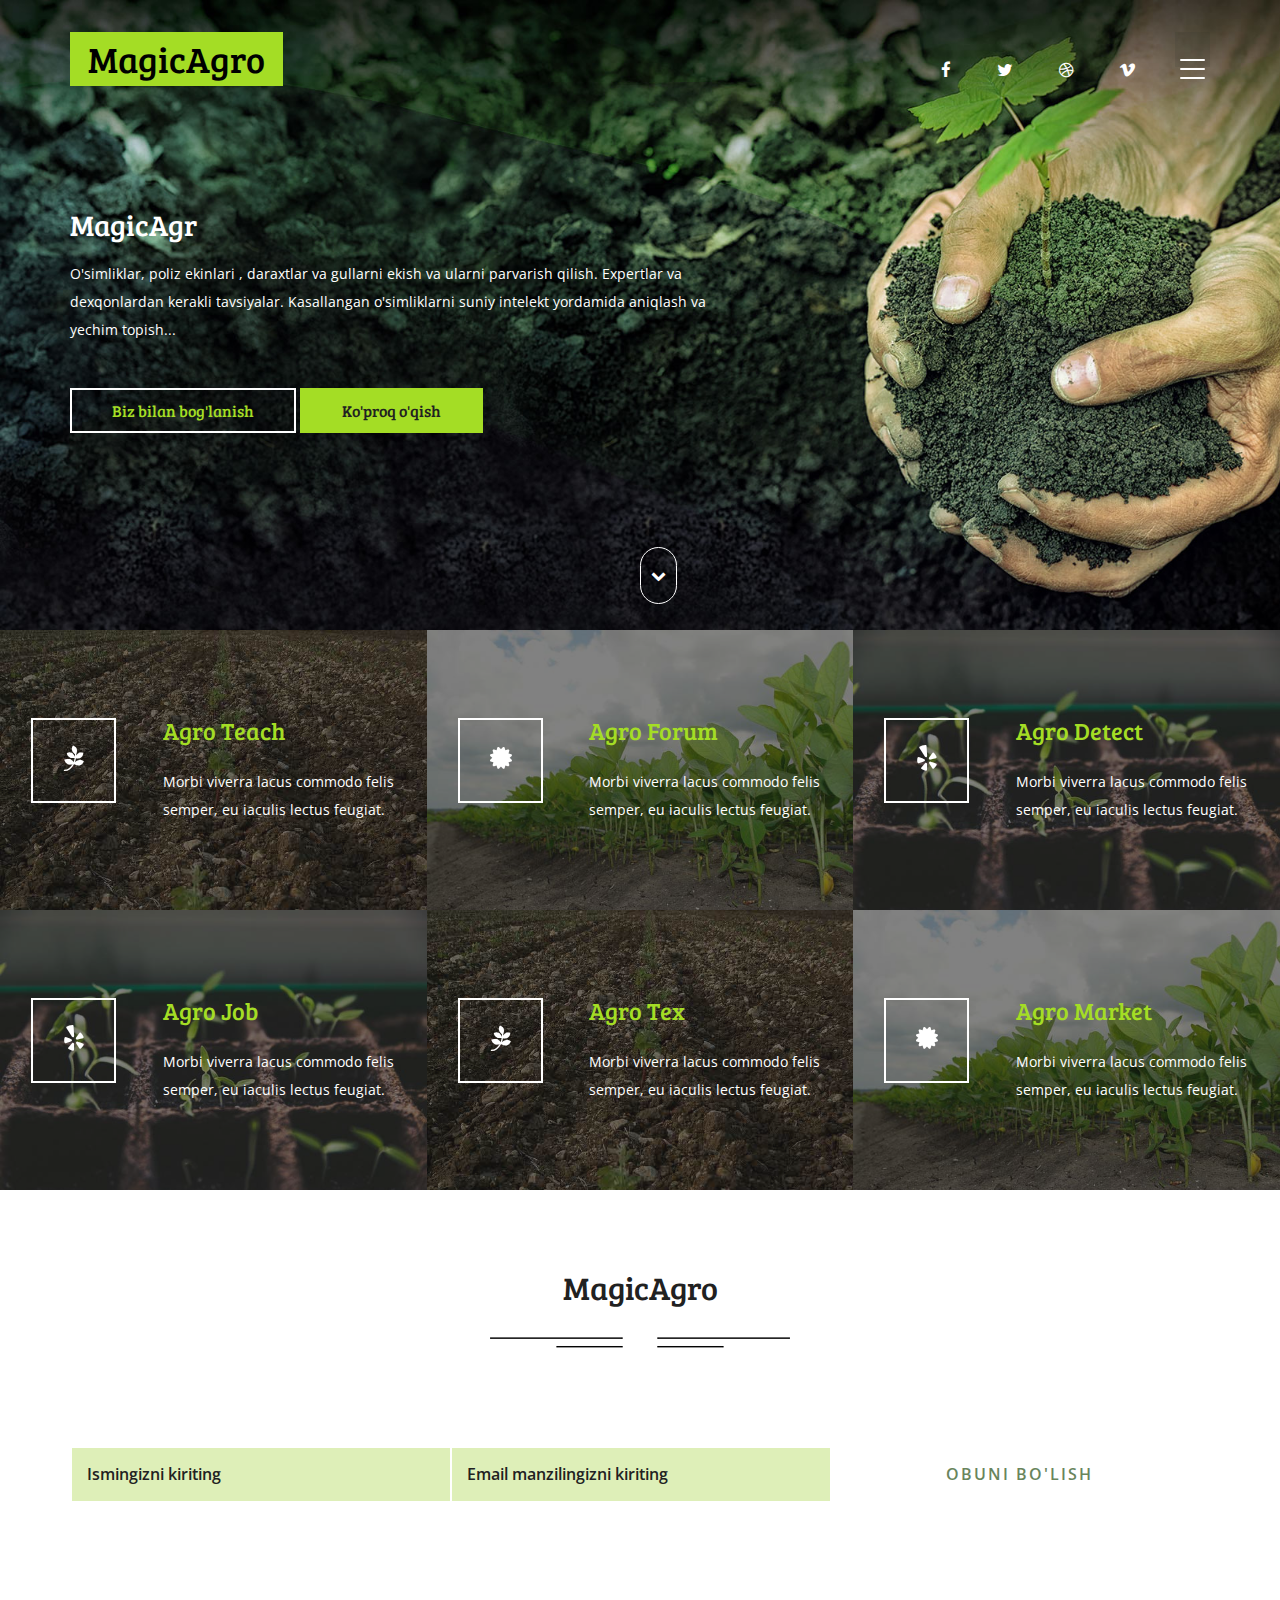
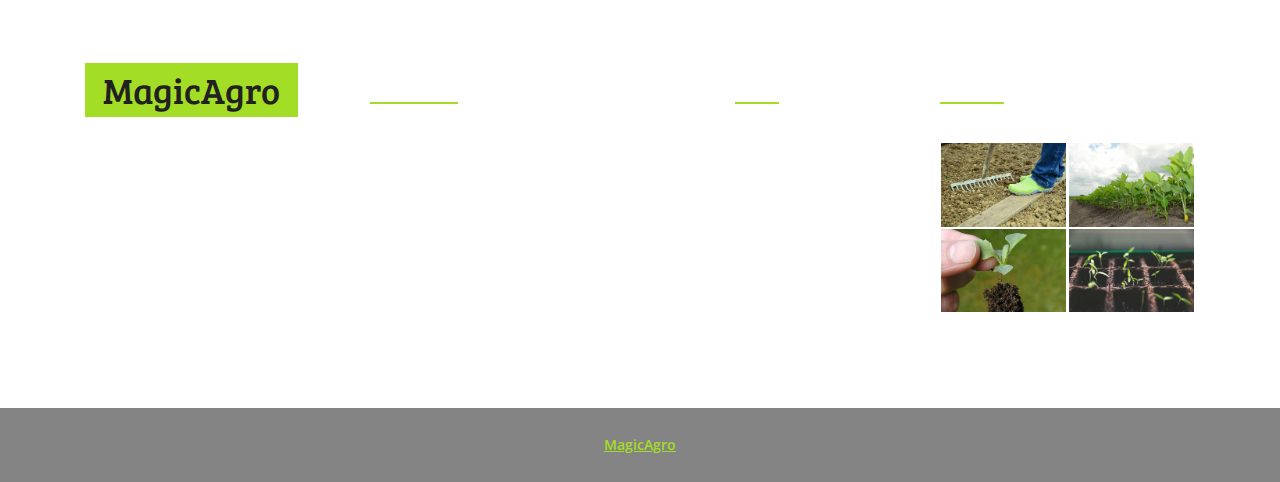
==== commit 60f8dea0: "Remove nevs section" ====
--- a/index.html
+++ b/index.html
@@ -357,187 +357,9 @@
       </div>
       <div class="clearfix"></div>
     </div>
-    <!-- //banner-bottom -->
+
     <!---728x90--->
 
-    <!-- welcome-bottom -->
-    <div class="welcome-bottom">
-      <div class="col-md-6 wthree_welcome_bottom_left">
-        <h3>Qattiq mehnat qilib <span>Yurtimizni</span> yashnataylik</h3>
-        <p>
-          O'simliklar, poliz ekinlari , daraxtlar va gullarni ekish va ularni
-          parvarish qilish. Expertlar va dexqonlardan kerakli tavsiyalar.
-          Kasallangan o'simliklarni suniy intelekt yordamida aniqlash va yechim
-          topish...
-        </p>
-        <div class="col-md-6 wthree_welcome_bottom_left_grid">
-          <div class="w3l_social_icon_gridl">
-            <img src="images/8.png" alt=" " class="img-responsive" />
-          </div>
-          <div class="w3l_social_icon_gridr">
-            <h4 class="counter">23,536</h4>
-          </div>
-          <div class="clearfix"></div>
-          <div class="w3l_social_icon_grid_pos">
-            <label>-</label>
-          </div>
-        </div>
-        <div class="col-md-6 wthree_welcome_bottom_left_grid">
-          <div class="w3l_social_icon_gridl">
-            <img src="images/9.png" alt=" " class="img-responsive" />
-          </div>
-          <div class="w3l_social_icon_gridr">
-            <h4 class="counter">53,234</h4>
-          </div>
-          <div class="clearfix"></div>
-          <div class="w3l_social_icon_grid_pos">
-            <label>-</label>
-          </div>
-        </div>
-        <div class="col-md-6 wthree_welcome_bottom_left_grid">
-          <div class="w3l_social_icon_gridl">
-            <img src="images/10.png" alt=" " class="img-responsive" />
-          </div>
-          <div class="w3l_social_icon_gridr">
-            <h4 class="counter">43,568</h4>
-          </div>
-          <div class="clearfix"></div>
-          <div class="w3l_social_icon_grid_pos">
-            <label>-</label>
-          </div>
-        </div>
-        <div class="col-md-6 wthree_welcome_bottom_left_grid">
-          <div class="w3l_social_icon_gridl">
-            <img src="images/11.png" alt=" " class="img-responsive" />
-          </div>
-          <div class="w3l_social_icon_gridr">
-            <h4 class="counter">12,432</h4>
-          </div>
-          <div class="clearfix"></div>
-          <div class="w3l_social_icon_grid_pos">
-            <label>-</label>
-          </div>
-        </div>
-        <div class="clearfix"></div>
-      </div>
-      <div class="col-md-6 wthree_welcome_bottom_right">
-        <div class="agileinfo_grid">
-          <figure class="agileits_effect_moses">
-            <img src="images/4.jpg" alt=" " class="img-responsive" />
-            <figcaption>
-              <h4>MagicAgro <span>Ekosistemasi</span></h4>
-              <p>
-                O'simliklarni parvarish qilish. Expertlar va dexqonlardan
-                kerakli tavsiyalar. Kasallangan o'simliklarni suniy intelekt
-                yordamida aniqlash va yechim topish...
-              </p>
-            </figcaption>
-          </figure>
-        </div>
-      </div>
-      <div class="clearfix"></div>
-    </div>
-    <!-- //welcome-bottom -->
-    <!-- news -->
-    <div class="welcome">
-      <div class="container">
-        <h3 class="agileits_w3layouts_head">
-          Agrar sohadagi <span>yangiliklar</span>
-        </h3>
-        <div class="w3_agile_image">
-          <img src="images/1.png" alt=" " class="img-responsive" />
-        </div>
-
-        <div class="w3ls_news_grids">
-          <div class="col-md-4 w3ls_news_grid">
-            <div class="w3layouts_news_grid">
-              <img src="images/3.jpg" alt=" " class="img-responsive" />
-              <div class="w3layouts_news_grid_pos">
-                <div class="wthree_text"><h3>plantation</h3></div>
-              </div>
-            </div>
-            <div class="agileits_w3layouts_news_grid">
-              <ul>
-                <li>
-                  <i class="fa fa-calendar" aria-hidden="true"></i>25 March 2017
-                </li>
-                <li>
-                  <i class="fa fa-user" aria-hidden="true"></i
-                  ><a href="#">Admin</a>
-                </li>
-              </ul>
-              <h4>
-                <a href="#" data-toggle="modal" data-target="#myModal"
-                  >Design & Planting</a
-                >
-              </h4>
-              <p>
-                Vivamus lacinia odio ut euismod eleifend. Cum sociis natoque
-                penatibus et magnis dis parturient montes.
-              </p>
-            </div>
-          </div>
-          <div class="col-md-4 w3ls_news_grid">
-            <div class="w3layouts_news_grid">
-              <img src="images/6.jpg" alt=" " class="img-responsive" />
-              <div class="w3layouts_news_grid_pos">
-                <div class="wthree_text"><h3>plantation</h3></div>
-              </div>
-            </div>
-            <div class="agileits_w3layouts_news_grid">
-              <ul>
-                <li>
-                  <i class="fa fa-calendar" aria-hidden="true"></i>28 March 2017
-                </li>
-                <li>
-                  <i class="fa fa-user" aria-hidden="true"></i
-                  ><a href="#">Admin</a>
-                </li>
-              </ul>
-              <h4>
-                <a href="#" data-toggle="modal" data-target="#myModal"
-                  >Quality & Reliability</a
-                >
-              </h4>
-              <p>
-                Vivamus lacinia odio ut euismod eleifend. Cum sociis natoque
-                penatibus et magnis dis parturient montes.
-              </p>
-            </div>
-          </div>
-          <div class="col-md-4 w3ls_news_grid">
-            <div class="w3layouts_news_grid">
-              <img src="images/5.jpg" alt=" " class="img-responsive" />
-              <div class="w3layouts_news_grid_pos">
-                <div class="wthree_text"><h3>plantation</h3></div>
-              </div>
-            </div>
-            <div class="agileits_w3layouts_news_grid">
-              <ul>
-                <li>
-                  <i class="fa fa-calendar" aria-hidden="true"></i>30 March 2017
-                </li>
-                <li>
-                  <i class="fa fa-user" aria-hidden="true"></i
-                  ><a href="#">Admin</a>
-                </li>
-              </ul>
-              <h4>
-                <a href="#" data-toggle="modal" data-target="#myModal"
-                  >Satisfied Customers</a
-                >
-              </h4>
-              <p>
-                Vivamus lacinia odio ut euismod eleifend. Cum sociis natoque
-                penatibus et magnis dis parturient montes.
-              </p>
-            </div>
-          </div>
-          <div class="clearfix"></div>
-        </div>
-      </div>
-    </div>
-    <!-- //news -->
     <!-- newsletter -->
     <div class="newsletter">
       <div class="container">
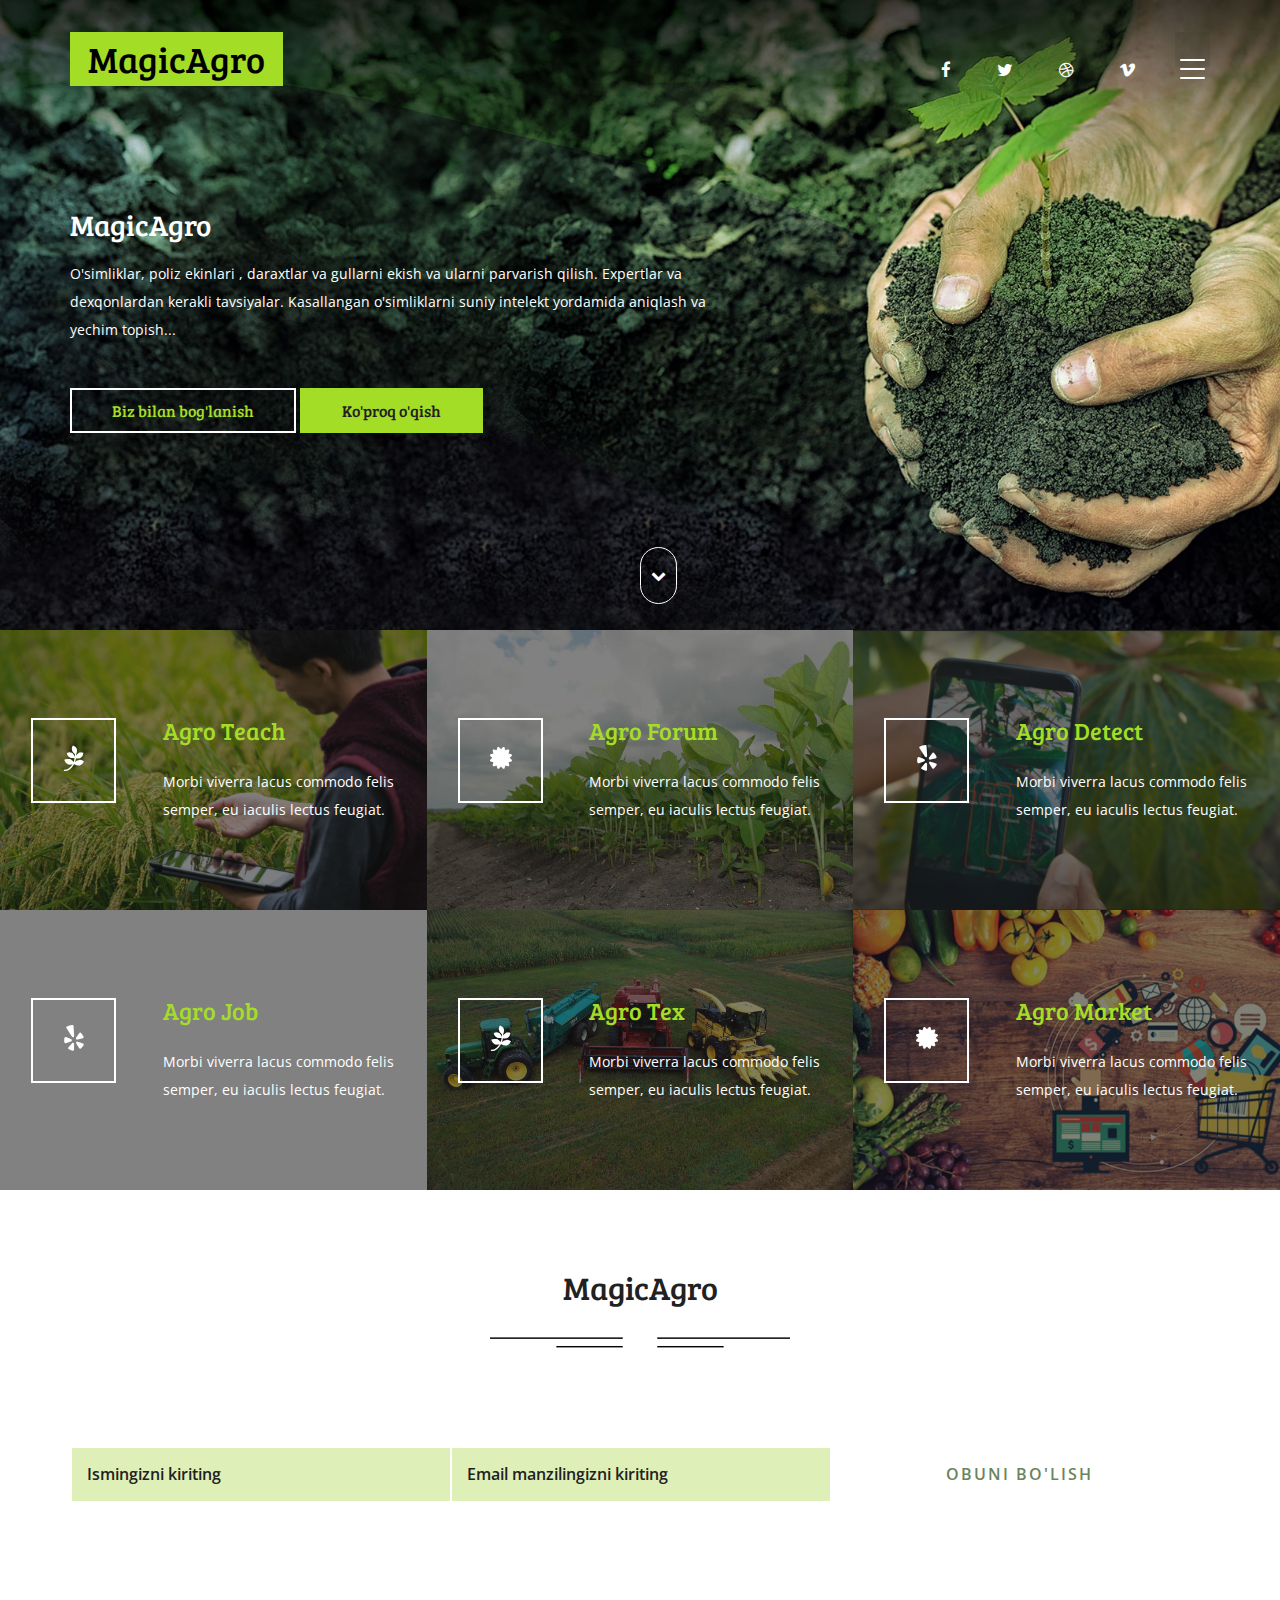
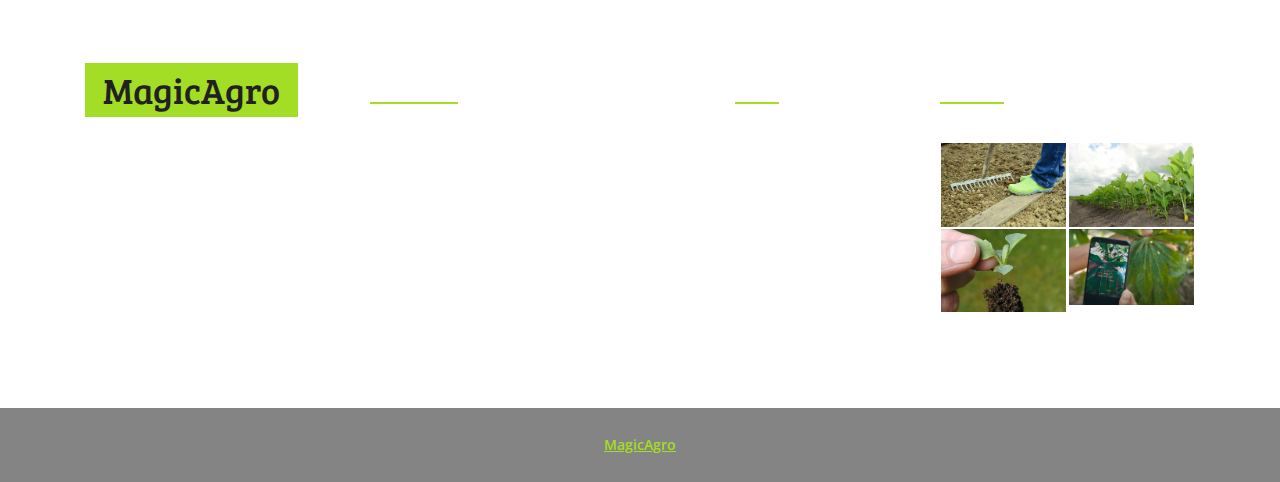
==== commit a267050f: "Finished home page" ====
--- a/index.html
+++ b/index.html
@@ -172,9 +172,7 @@
             </p>
             <ul>
               <li>
-                <a href="contact.html" class="w3l_contact"
-                  >Biz bilan bog'lanish</a
-                >
+                <a href="#" class="w3l_contact">Biz bilan bog'lanish</a>
               </li>
               <li>
                 <a
@@ -296,7 +294,7 @@
       <div class="clearfix"></div>
     </div>
     <div class="banner-bottom">
-      <div class="col-md-4 agileits_banner_bottom_left2">
+      <div class="col-md-4 agileits_banner_bottom_left-job">
         <div class="agileinfo_banner_bottom_pos">
           <div class="w3_agileits_banner_bottom_pos_grid">
             <div class="col-xs-4 wthree_banner_bottom_grid_left">
@@ -316,7 +314,7 @@
         </div>
       </div>
 
-      <div class="col-md-4 agileits_banner_bottom_left">
+      <div class="col-md-4 agileits_banner_bottom_left-tec">
         <div class="agileinfo_banner_bottom_pos">
           <div class="w3_agileits_banner_bottom_pos_grid">
             <div class="col-xs-4 wthree_banner_bottom_grid_left">
@@ -336,7 +334,7 @@
         </div>
       </div>
 
-      <div class="col-md-4 agileits_banner_bottom_left1">
+      <div class="col-md-4 agileits_banner_bottom_left-market">
         <div class="agileinfo_banner_bottom_pos">
           <div class="w3_agileits_banner_bottom_pos_grid">
             <div class="col-xs-4 wthree_banner_bottom_grid_left">
--- a/css/style.css
+++ b/css/style.css
@@ -4,170 +4,183 @@
 License: Creative Commons Attribution 3.0 Unported
 License URL: http://creativecommons.org/licenses/by/3.0/
 --*/
-html, body{
-    font-size: 100%;
-	font-family: 'Open Sans', sans-serif;
-	background:#ffffff;
-	margin: 0;
-}
-p,ul li,ol li{
-	margin:0;
-	font-size:14px;
-}
-h1,h2,h3,h4,h5,h6{
-	font-family: 'Bree Serif', serif;
-	margin:0;
-}
-ul,label{
-	margin:0;
-	padding:0;
-}
-body a:hover{
-	text-decoration:none;
-}
-input[type="submit"],input[type="reset"],a{
-	-webkit-transition: 0.5s ease-in;
-    -moz-transition: 0.5s ease-in;
-    -ms-transition: 0.5s ease-in;
-    -o-transition: 0.5s ease-in;
-    transition:0.5s ease-in;
+html,
+body {
+  font-size: 100%;
+  font-family: "Open Sans", sans-serif;
+  background: #ffffff;
+  margin: 0;
+}
+p,
+ul li,
+ol li {
+  margin: 0;
+  font-size: 14px;
+}
+h1,
+h2,
+h3,
+h4,
+h5,
+h6 {
+  font-family: "Bree Serif", serif;
+  margin: 0;
+}
+ul,
+label {
+  margin: 0;
+  padding: 0;
+}
+body a:hover {
+  text-decoration: none;
+}
+input[type="submit"],
+input[type="reset"],
+a {
+  -webkit-transition: 0.5s ease-in;
+  -moz-transition: 0.5s ease-in;
+  -ms-transition: 0.5s ease-in;
+  -o-transition: 0.5s ease-in;
+  transition: 0.5s ease-in;
 }
 /*-- banner --*/
-.banner{
-	background: url(../images/banner.jpg) no-repeat 0px 0px;
-    background-size: cover;
-    -webkit-background-size: cover;
-    -moz-background-size: cover;
-    -o-background-size: cover;
-    -ms-background-size: cover;
-    min-height: 770px;
-	position: relative;
-}
-.banner1{
-	background: url(../images/banner.jpg) no-repeat 0px 0px;
-    background-size: cover;
-    -webkit-background-size: cover;
-    -moz-background-size: cover;
-    -o-background-size: cover;
-    -ms-background-size: cover;
-    min-height: 300px;
-	position: relative;
-}
-.w3_agileits_banner_main_grid{
-	padding:2em 0 0;
-	position:relative;
-}
-.w3_agile_logo{
-	float:left;
-}
-.w3_agile_logo h1 a{
-	font-size:1em;
-	color:#fff;
-	text-decoration:none;
-	display:block;
-}
-.w3_agile_logo h1 a span{
-	padding: .2em .5em;
-    background: #a4dd25;
-    display: inline-block;
-    color: #212121;
-}
-.w3_agile_logo h1 a i{
-	display: block;
-    font-size: .25em;
-    text-align: right;
-    line-height: 0;
-    letter-spacing: 2.5px;
-	text-transform:capitalize;
-}
-.agileits_social_list li{
-	display: inline-block;
-    margin-right: 3em;
-}
-.agileits_social_list li a{
-    color: #fff;
-    text-align: center;
-    display: inline-block;
-    font-size: 1.2em;
-}
-a.w3_agile_facebook:hover{
-	color:#3b5998;
-}
-a.agile_twitter:hover{
-	color:#1da1f2;
-}
-a.w3_agile_dribble:hover{
-	color:#ea4c89;
-}
-a.w3_agile_vimeo:hover{
-	color:#1ab7ea;
+.banner {
+  background: url(../images/banner.jpg) no-repeat 0px 0px;
+  background-size: cover;
+  -webkit-background-size: cover;
+  -moz-background-size: cover;
+  -o-background-size: cover;
+  -ms-background-size: cover;
+  min-height: 770px;
+  position: relative;
+}
+.banner1 {
+  background: url(../images/banner.jpg) no-repeat 0px 0px;
+  background-size: cover;
+  -webkit-background-size: cover;
+  -moz-background-size: cover;
+  -o-background-size: cover;
+  -ms-background-size: cover;
+  min-height: 300px;
+  position: relative;
+}
+.w3_agileits_banner_main_grid {
+  padding: 2em 0 0;
+  position: relative;
+}
+.w3_agile_logo {
+  float: left;
+}
+.w3_agile_logo h1 a {
+  font-size: 1em;
+  color: #fff;
+  text-decoration: none;
+  display: block;
+}
+.w3_agile_logo h1 a span {
+  padding: 0.2em 0.5em;
+  background: #a4dd25;
+  display: inline-block;
+  color: #212121;
+}
+.w3_agile_logo h1 a i {
+  display: block;
+  font-size: 0.25em;
+  text-align: right;
+  line-height: 0;
+  letter-spacing: 2.5px;
+  text-transform: capitalize;
+}
+.agileits_social_list li {
+  display: inline-block;
+  margin-right: 3em;
+}
+.agileits_social_list li a {
+  color: #fff;
+  text-align: center;
+  display: inline-block;
+  font-size: 1.2em;
+}
+a.w3_agile_facebook:hover {
+  color: #3b5998;
+}
+a.agile_twitter:hover {
+  color: #1da1f2;
+}
+a.w3_agile_dribble:hover {
+  color: #ea4c89;
+}
+a.w3_agile_vimeo:hover {
+  color: #1ab7ea;
 }
 .agile_social_icons_banner {
-    float: right;
-    margin:1.6em 2em 0 0;
+  float: right;
+  margin: 1.6em 2em 0 0;
 }
 /*-- menu-navigation --*/
-.shy-menu{
-  -moz-transition: all .4s cubic-bezier(.1,.7,.3,1);
-  -webkit-transition: all .4s cubic-bezier(.1,.7,.3,1);
-  -o-transition: all .4s cubic-bezier(.1,.7,.3,1);
-  -ms-transition: all .4s cubic-bezier(.1,.7,.3,1);
-  transition: all .4s cubic-bezier(.1,.7,.3,1);
+.shy-menu {
+  -moz-transition: all 0.4s cubic-bezier(0.1, 0.7, 0.3, 1);
+  -webkit-transition: all 0.4s cubic-bezier(0.1, 0.7, 0.3, 1);
+  -o-transition: all 0.4s cubic-bezier(0.1, 0.7, 0.3, 1);
+  -ms-transition: all 0.4s cubic-bezier(0.1, 0.7, 0.3, 1);
+  transition: all 0.4s cubic-bezier(0.1, 0.7, 0.3, 1);
 }
 
 .shy-menu-panel ul {
-	text-align: center;
-}
-.shy-menu-panel ul li{
-    display: inline-block;
-}
-.shy-menu-panel ul li a{
-	color: #fff;
-    text-decoration: none;
-    display: block;
-    text-transform: uppercase;
-	font-family: 'Bree Serif', serif;
+  text-align: center;
+}
+.shy-menu-panel ul li {
+  display: inline-block;
+}
+.shy-menu-panel ul li a {
+  color: #fff;
+  text-decoration: none;
+  display: block;
+  text-transform: uppercase;
+  font-family: "Bree Serif", serif;
 }
 
-.shy-menu { 
-	display: block;
-	background-color: rgba(33,40,44,.1);
-	color: #fff;
-    position: absolute;
-    right: 0;
-}
-.shy-menu-hamburger,.shy-menu { 
-	height: 35px;
-	width: 35px;
-}
-.shy-menu.is-open{ 
-  background-color:#262626;
+.shy-menu {
+  display: block;
+  background-color: rgba(33, 40, 44, 0.1);
+  color: #fff;
+  position: absolute;
+  right: 0;
+}
+.shy-menu-hamburger,
+.shy-menu {
+  height: 35px;
+  width: 35px;
+}
+.shy-menu.is-open {
+  background-color: #262626;
 }
 
 .shy-menu.is-open {
-    width: 100%;
-}
-.w3_agileits_banner_main_grid,.shy-menu.is-open {
-	height: 75px;
+  width: 100%;
+}
+.w3_agileits_banner_main_grid,
+.shy-menu.is-open {
+  height: 75px;
 }
 
-.shy-menu-panel { 
-	margin-left: 0px;
-	display: none;
-}
-.is-open .shy-menu-panel { 
-	margin-left: 0;
-	display: block;
-	width: 95%;
+.shy-menu-panel {
+  margin-left: 0px;
+  display: none;
+}
+.is-open .shy-menu-panel {
+  margin-left: 0;
+  display: block;
+  width: 95%;
 }
 /*** Hamburger ***/
 .shy-menu-hamburger {
-	position: relative;
-    display: block;
-    overflow: hidden;
-    cursor: pointer;
-    float: right;
-    margin-top: 1.2em;
+  position: relative;
+  display: block;
+  overflow: hidden;
+  cursor: pointer;
+  float: right;
+  margin-top: 1.2em;
 }
 
 .shy-menu-hamburger > .layer {
@@ -177,38 +190,44 @@
   height: 2px;
   overflow: hidden;
   position: absolute;
-    left: 5px;
+  left: 5px;
   width: 25px;
 }
 
-.shy-menu-hamburger .layer.top { top: 8px; }
-.is-open .shy-menu-hamburger .layer.top { 
-	margin-top: .58em;
-	transform: rotate(45deg);
-	-webkit-transform: rotate(45deg);
-	-moz-transform: rotate(45deg);
-	-o-transform: rotate(45deg);
-	-ms-transform: rotate(45deg);
-}
-.shy-menu-hamburger .layer.mid { top: 17px; }
+.shy-menu-hamburger .layer.top {
+  top: 8px;
+}
+.is-open .shy-menu-hamburger .layer.top {
+  margin-top: 0.58em;
+  transform: rotate(45deg);
+  -webkit-transform: rotate(45deg);
+  -moz-transform: rotate(45deg);
+  -o-transform: rotate(45deg);
+  -ms-transform: rotate(45deg);
+}
+.shy-menu-hamburger .layer.mid {
+  top: 17px;
+}
 .is-open .shy-menu-hamburger .layer.mid {
-	opacity: 0;
-	left: 0;
-}
-.shy-menu-hamburger .layer.btm { top: 26px; }
-.is-open .shy-menu-hamburger .layer.btm { 
-	margin-top: -.58em;
-	transform: rotate(-45deg);
-	-webkit-transform: rotate(-45deg);
-	-moz-transform: rotate(-45deg);
-	-o-transform: rotate(-45deg);
-	-ms-transform: rotate(-45deg);
+  opacity: 0;
+  left: 0;
+}
+.shy-menu-hamburger .layer.btm {
+  top: 26px;
+}
+.is-open .shy-menu-hamburger .layer.btm {
+  margin-top: -0.58em;
+  transform: rotate(-45deg);
+  -webkit-transform: rotate(-45deg);
+  -moz-transform: rotate(-45deg);
+  -o-transform: rotate(-45deg);
+  -ms-transform: rotate(-45deg);
 }
 /*-- nav-effect --*/
 .link-effect-8 a {
-	margin: 0.8em 2.5em 0;
-    padding: 1em;
-	position: relative;
+  margin: 0.8em 2.5em 0;
+  padding: 1em;
+  position: relative;
   -moz-transition: ease-out 0.3s 0.1s;
   -o-transition: ease-out 0.3s 0.1s;
   -webkit-transition: ease-out 0.3s;
@@ -243,193 +262,258 @@
   -webkit-transition: 0.3s;
   transition: 0.3s;
 }
-.link-effect-8 a:hover::before,.w3layouts_menu__list li.active a::before {
+.link-effect-8 a:hover::before,
+.w3layouts_menu__list li.active a::before {
   visibility: visible;
   top: 100%;
   background: white;
 }
-.link-effect-8 a:hover::after,.w3layouts_menu__list li.active a::after {
+.link-effect-8 a:hover::after,
+.w3layouts_menu__list li.active a::after {
   visibility: visible;
   top: 0;
   background: white;
 }
 /*-- //nav-effect --*/
-.shy-menu-panel ul li.active a,.link-effect-8 a:hover{
-	color:#a4dd25;
-}
-.w3_banner_info{
-	margin:12em 0 0;
-	width:60%;
-}
-.w3_banner_info_grid h3{
-	font-size:2em;
-	color:#fff;
-	line-height:1.5em;
-}
-.w3_banner_info_grid ul li{
-	display:inline-block;
-	font-size:1em;
-}
-.w3_banner_info_grid ul li a{
-	padding:10px 40px;
-	text-decoration:none;
-	font-family: 'Bree Serif', serif;
-	color:#212121;
-}
-.w3l_contact,.w3ls_more:hover{
-	border:2px solid #fff;
-	color:#a4dd25 !important;
-	background:none;
-}
-.w3ls_more,.w3l_contact:hover{
-	border:2px solid #a4dd25;
-	background:#a4dd25;
-	color:#212121 !important;
-}
-.w3ls_more:focus{
-	outline:none;
+.shy-menu-panel ul li.active a,
+.link-effect-8 a:hover {
+  color: #a4dd25;
+}
+.w3_banner_info {
+  margin: 12em 0 0;
+  width: 60%;
+}
+.w3_banner_info_grid h3 {
+  font-size: 2em;
+  color: #fff;
+  line-height: 1.5em;
+}
+.w3_banner_info_grid ul li {
+  display: inline-block;
+  font-size: 1em;
+}
+.w3_banner_info_grid ul li a {
+  padding: 10px 40px;
+  text-decoration: none;
+  font-family: "Bree Serif", serif;
+  color: #212121;
+}
+.w3l_contact,
+.w3ls_more:hover {
+  border: 2px solid #fff;
+  color: #a4dd25 !important;
+  background: none;
+}
+.w3ls_more,
+.w3l_contact:hover {
+  border: 2px solid #a4dd25;
+  background: #a4dd25;
+  color: #212121 !important;
+}
+.w3ls_more:focus {
+  outline: none;
 }
 span.char3 {
-    text-transform: initial;
-}
-.w3_banner_info_grid p{
-	margin:1em 0 4em;
-	color:#fff;
-	line-height:2em;
+  text-transform: initial;
+}
+.w3_banner_info_grid p {
+  margin: 1em 0 4em;
+  color: #fff;
+  line-height: 2em;
 }
 /*-- button-effect --*/
 .thim-click-to-bottom {
-    position: absolute;
-    bottom: 7%;
-    left: 50%;
-    width: 40px;
-    height: 40px;
-    font-size: 40px;
-    line-height: 40px;
-    -webkit-animation: bounce 2s infinite ease-in-out;
+  position: absolute;
+  bottom: 7%;
+  left: 50%;
+  width: 40px;
+  height: 40px;
+  font-size: 40px;
+  line-height: 40px;
+  -webkit-animation: bounce 2s infinite ease-in-out;
 }
 .thim-click-to-bottom i {
-    color: #fff;
-    padding: 20px 10px;
-    border: 1px solid;
-    border-radius: 20px;
-	font-size: 15px;
+  color: #fff;
+  padding: 20px 10px;
+  border: 1px solid;
+  border-radius: 20px;
+  font-size: 15px;
 }
 @-webkit-keyframes bounce {
-	0%, 20%, 60%, 100%  { -ms-transform: translateY(0); }
-	0%, 20%, 60%, 100%  { -o-transform: translateY(0); }
-	0%, 20%, 60%, 100%  { -moz-transform: translateY(0); }
-	0%, 20%, 60%, 100%  { -webkit-transform: translateY(0); }
-    40%  { -webkit-transform: translateY(-20px); }
-	80% { -webkit-transform: translateY(-10px); }
+  0%,
+  20%,
+  60%,
+  100% {
+    -ms-transform: translateY(0);
+  }
+  0%,
+  20%,
+  60%,
+  100% {
+    -o-transform: translateY(0);
+  }
+  0%,
+  20%,
+  60%,
+  100% {
+    -moz-transform: translateY(0);
+  }
+  0%,
+  20%,
+  60%,
+  100% {
+    -webkit-transform: translateY(0);
+  }
+  40% {
+    -webkit-transform: translateY(-20px);
+  }
+  80% {
+    -webkit-transform: translateY(-10px);
+  }
 }
 /*-- //button-effect --*/
 /*-- //banner --*/
 /*-- bootstrap-pop-up --*/
 .modal-header {
-    font-size:2em;
-    color: #fff;
-    font-family:'Bree Serif', serif;
-    text-align: center;
-    text-transform: capitalize;
-    background:#aeb09f;
+  font-size: 2em;
+  color: #fff;
+  font-family: "Bree Serif", serif;
+  text-align: center;
+  text-transform: capitalize;
+  background: #aeb09f;
 }
 .close {
-    opacity: 1;
+  opacity: 1;
 }
 .modal-body p {
-    color: #999;
-    text-align: left;
-	padding:2em 2em 1em;
-	margin: 0 !important;
-	line-height:2em;
+  color: #999;
+  text-align: left;
+  padding: 2em 2em 1em;
+  margin: 0 !important;
+  line-height: 2em;
 }
 .modal-body p i {
-    display: block;
-    margin: 1em 0;
-    color: #212121;
+  display: block;
+  margin: 1em 0;
+  color: #212121;
 }
 .modal-body {
-    padding:0;
+  padding: 0;
 }
 .modal-content {
-    border-radius: 0;
+  border-radius: 0;
 }
 button.close {
-    font-size: 1.5em;
-    color:#737373;
-	outline: none;
+  font-size: 1.5em;
+  color: #737373;
+  outline: none;
 }
 /*-- //bootstrap-pop-up --*/
 /*-- banner-bottom --*/
-.agileits_banner_bottom_left{
-	background:url(../images/1.jpg) no-repeat 0px 0px;
-	background-size:cover;
-	-webkit-background-size:cover;
-	-moz-background-size:cover;
-	-o-background-size:cover;
-	-ms-background-size:cover;
-}
-.agileits_banner_bottom_left1{
-	background:url(../images/2.jpg) no-repeat 0px 0px;
-	background-size:cover;
-	-webkit-background-size:cover;
-	-moz-background-size:cover;
-	-o-background-size:cover;
-	-ms-background-size:cover;
-}
-.agileits_banner_bottom_left2{
-	background:url(../images/3.jpg) no-repeat 0px 0px;
-	background-size:cover;
-	-webkit-background-size:cover;
-	-moz-background-size:cover;
-	-o-background-size:cover;
-	-ms-background-size:cover;
-}
-.agileits_banner_bottom_left,.agileits_banner_bottom_left1,.agileits_banner_bottom_left2{
-	min-height:335px;
-	position:relative;
-}
-.agileinfo_banner_bottom_pos{
-	position: absolute;
-    top: 0%;
-    left: 0%;
-    width: 100%;
-    height: 100%;
-    background:rgba(25, 25, 25, 0.55);
-}
-.w3_agileits_banner_bottom_pos_grid{
-	padding:7em 3em;
-}
-.wthree_banner_bottom_grid_right h4{
-	font-size:1.5em;
-	color:#a4dd25;
-	margin-bottom:1em;
-}
-.wthree_banner_bottom_grid_right p{
-	color:#fff;
-	line-height:2em;
-}
-.agile_banner_bottom_grid_left_grid{
-	width:100px;
-	height:100px;
-	border:2px solid #fff;
-	text-align:center;
-}
-.agile_banner_bottom_grid_left_grid i{
-	font-size:2em;
-	color:#fff;
-	line-height: 3em;
+.agileits_banner_bottom_left {
+  background: url(../images/1.jpg) no-repeat 0px 0px;
+  background-size: cover;
+  -webkit-background-size: cover;
+  -moz-background-size: cover;
+  -o-background-size: cover;
+  -ms-background-size: cover;
+}
+
+.agileits_banner_bottom_left-tec {
+  background: url(../images/tec.webp) no-repeat 0px 0px;
+  background-size: cover;
+  -webkit-background-size: cover;
+  -moz-background-size: cover;
+  -o-background-size: cover;
+  -ms-background-size: cover;
+}
+.agileits_banner_bottom_left-job {
+  background: url(../images/job.jpg) no-repeat 0px 0px;
+  background-size: cover;
+  -webkit-background-size: cover;
+  -moz-background-size: cover;
+  -o-background-size: cover;
+  -ms-background-size: cover;
+}
+.agileits_banner_bottom_left-market {
+  background: url(../images/market.jpeg) no-repeat 0px 0px;
+  background-size: cover;
+  -webkit-background-size: cover;
+  -moz-background-size: cover;
+  -o-background-size: cover;
+  -ms-background-size: cover;
+}
+
+.agileits_banner_bottom_left1 {
+  background: url(../images/2.jpg) no-repeat 0px 0px;
+  background-size: cover;
+  -webkit-background-size: cover;
+  -moz-background-size: cover;
+  -o-background-size: cover;
+  -ms-background-size: cover;
+}
+.agileits_banner_bottom_left2 {
+  background: url(../images/3.jpg) no-repeat 0px 0px;
+  background-size: cover;
+  -webkit-background-size: cover;
+  -moz-background-size: cover;
+  -o-background-size: cover;
+  -ms-background-size: cover;
+}
+.agileits_banner_bottom_left,
+.agileits_banner_bottom_left1,
+.agileits_banner_bottom_left2,
+.agileits_banner_bottom_left-tec,
+.agileits_banner_bottom_left-job,
+.agileits_banner_bottom_left-market {
+  min-height: 335px;
+  position: relative;
+}
+.agileinfo_banner_bottom_pos {
+  position: absolute;
+  top: 0%;
+  left: 0%;
+  width: 100%;
+  height: 100%;
+  background: rgba(25, 25, 25, 0.55);
+}
+.w3_agileits_banner_bottom_pos_grid {
+  padding: 7em 3em;
+}
+.wthree_banner_bottom_grid_right h4 {
+  font-size: 1.5em;
+  color: #a4dd25;
+  margin-bottom: 1em;
+}
+.wthree_banner_bottom_grid_right p {
+  color: #fff;
+  line-height: 2em;
+}
+.agile_banner_bottom_grid_left_grid {
+  width: 100px;
+  height: 100px;
+  border: 2px solid #fff;
+  text-align: center;
+}
+.agile_banner_bottom_grid_left_grid i {
+  font-size: 2em;
+  color: #fff;
+  line-height: 3em;
 }
 .agileits_banner_bottom_left:hover .agile_banner_bottom_grid_left_grid i,
+.agileits_banner_bottom_left-tec:hover .agile_banner_bottom_grid_left_grid i,
+.agileits_banner_bottom_left-job:hover .agile_banner_bottom_grid_left_grid i,
+.agileits_banner_bottom_left-market:hover .agile_banner_bottom_grid_left_grid i,
 .agileits_banner_bottom_left1:hover .agile_banner_bottom_grid_left_grid i,
-.agileits_banner_bottom_left2:hover .agile_banner_bottom_grid_left_grid i{
-	color:#212121;
-}
-.agileits_banner_bottom_left:hover .agileinfo_banner_bottom_pos,
+.agileits_banner_bottom_left2:hover .agile_banner_bottom_grid_left_grid i {
+  color: #212121;
+}
+.agileits_banner_bottom_left-tec:hover .agileinfo_banner_bottom_pos,
+.agileits_banner_bottom_left-job:hover .agileinfo_banner_bottom_pos,
+.agileits_banner_bottom_left-market:hover .agileinfo_banner_bottom_pos,
 .agileits_banner_bottom_left1:hover .agileinfo_banner_bottom_pos,
-.agileits_banner_bottom_left2:hover .agileinfo_banner_bottom_pos{
-	background:rgba(25, 25, 25, 0.7);
+.agileits_banner_bottom_left2:hover .agileinfo_banner_bottom_pos {
+  background: rgba(25, 25, 25, 0.7);
 }
 /* Radial Out */
 .hvr-radial-out {
@@ -440,7 +524,7 @@
   box-shadow: 0 0 1px transparent;
   position: relative;
   overflow: hidden;
-  background:transparent;
+  background: transparent;
   -webkit-transition-property: color;
   transition-property: color;
   -webkit-transition-duration: 0.3s;
@@ -465,553 +549,571 @@
   -webkit-transition-timing-function: ease-out;
   transition-timing-function: ease-out;
 }
-.hvr-radial-out:hover, .hvr-radial-out:focus, .hvr-radial-out:active {
+.hvr-radial-out:hover,
+.hvr-radial-out:focus,
+.hvr-radial-out:active {
   color: white;
 }
-.hvr-radial-out:hover:before, .hvr-radial-out:focus:before,.agileits_banner_bottom_left:hover .hvr-radial-out:before
-,.agileits_banner_bottom_left1:hover .hvr-radial-out:before,.agileits_banner_bottom_left2:hover .hvr-radial-out:before,
-.w3_agile_services_grid:hover .hvr-radial-out:before,.w3_agileits_services_bottom_grid:hover .hvr-radial-out:before,
-.w3layouts_mail_grid_left:hover .hvr-radial-out:before{
+.hvr-radial-out:hover:before,
+.hvr-radial-out:focus:before,
+.agileits_banner_bottom_left:hover .hvr-radial-out:before,
+.agileits_banner_bottom_left-tec:hover .hvr-radial-out:before,
+.agileits_banner_bottom_left-market:hover .hvr-radial-out:before,
+.agileits_banner_bottom_left-job:hover .hvr-radial-out:before,
+.agileits_banner_bottom_left1:hover .hvr-radial-out:before,
+.agileits_banner_bottom_left2:hover .hvr-radial-out:before,
+.w3_agile_services_grid:hover .hvr-radial-out:before,
+.w3_agileits_services_bottom_grid:hover .hvr-radial-out:before,
+.w3layouts_mail_grid_left:hover .hvr-radial-out:before {
   -webkit-transform: scale(2);
   transform: scale(2);
 }
 /*-- //banner-bottom --*/
 /*-- welcome --*/
-.welcome,.newsletter,.about-bottom,.services-bottom{
-	padding:5em 0;
-}
-.agileits_w3layouts_head{
-	text-align:center;
-	font-size:2em;
-	color:#212121;
-	text-transform:capitalize;
-}
-.agileits_w3layouts_head span{
-	color:#a0d034;
-}
-.w3_agile_image img{
-	margin:0 auto;
-}
-.agile_para{
-	margin:1em 0 0;
-	color:#999;
-	text-align:center;
-	line-height: 2em;
+.welcome,
+.newsletter,
+.about-bottom,
+.services-bottom {
+  padding: 5em 0;
+}
+.agileits_w3layouts_head {
+  text-align: center;
+  font-size: 2em;
+  color: #212121;
+  text-transform: capitalize;
+}
+.agileits_w3layouts_head span {
+  color: #a0d034;
+}
+.w3_agile_image img {
+  margin: 0 auto;
+}
+.agile_para {
+  margin: 1em 0 0;
+  color: #999;
+  text-align: center;
+  line-height: 2em;
 }
 /*-- //welcome --*/
 /*-- welcome-bottom --*/
-.welcome-bottom{
-	background:#aeb09f;
-}
-.wthree_welcome_bottom_right{
-	padding:0;
-}
-.wthree_welcome_bottom_left{
-	padding:4.5em 5em 0;
-}
-.wthree_welcome_bottom_left h3{
-	text-transform:capitalize;
-	font-size:1.8em;
-	color:#fff;
-}
-.wthree_welcome_bottom_left h3 span{
-	color:#212121;
-}
-.wthree_welcome_bottom_left p{
-	color:#fff;
-	padding:1em 0;
-	line-height:2em;
-}
-.wthree_welcome_bottom_left_grid{
-	position:relative;
-	margin-top:2em;
+.welcome-bottom {
+  background: #aeb09f;
+}
+.wthree_welcome_bottom_right {
+  padding: 0;
+}
+.wthree_welcome_bottom_left {
+  padding: 4.5em 5em 0;
+}
+.wthree_welcome_bottom_left h3 {
+  text-transform: capitalize;
+  font-size: 1.8em;
+  color: #fff;
+}
+.wthree_welcome_bottom_left h3 span {
+  color: #212121;
+}
+.wthree_welcome_bottom_left p {
+  color: #fff;
+  padding: 1em 0;
+  line-height: 2em;
+}
+.wthree_welcome_bottom_left_grid {
+  position: relative;
+  margin-top: 2em;
 }
 .w3l_social_icon_gridl {
-    float: left;
-    width: 100px;
-    height: 100px;
-    border: 2px solid #a4dd25;
-}
-.w3l_social_icon_gridl img{
-	margin:0 auto;
+  float: left;
+  width: 100px;
+  height: 100px;
+  border: 2px solid #a4dd25;
+}
+.w3l_social_icon_gridl img {
+  margin: 0 auto;
 }
 .w3l_social_icon_gridr {
-    float: left;
-    margin:1.8em 0 0 5em;
-}
-.w3l_social_icon_gridr h4{
-    font-size:2em;
-    color: #212121;
-    font-weight: 600;
+  float: left;
+  margin: 1.8em 0 0 5em;
+}
+.w3l_social_icon_gridr h4 {
+  font-size: 2em;
+  color: #212121;
+  font-weight: 600;
 }
 .w3l_social_icon_grid_pos {
-    position: absolute;
-    top: 32%;
-    left: 47%;
+  position: absolute;
+  top: 32%;
+  left: 47%;
 }
 .w3l_social_icon_grid_pos label {
-    font-size: 1.5em;
-    color: #212121;
+  font-size: 1.5em;
+  color: #212121;
 }
 .agileinfo_grid {
-	position: relative;
-    text-align: center;
+  position: relative;
+  text-align: center;
 }
 
 /* Common style */
 .agileinfo_grid figure {
-	position: relative;
-	overflow: hidden;
+  position: relative;
+  overflow: hidden;
 }
 
 .agileinfo_grid figure img {
-	position: relative;
-	display: block;
-	width: 100%;
+  position: relative;
+  display: block;
+  width: 100%;
 }
 
 .agileinfo_grid figure figcaption {
-	padding: 5em;
-    color: #fff;
-    text-transform: capitalize;
-    -webkit-backface-visibility: hidden;
-    backface-visibility: hidden;
+  padding: 5em;
+  color: #fff;
+  text-transform: capitalize;
+  -webkit-backface-visibility: hidden;
+  backface-visibility: hidden;
 }
 
 .agileinfo_grid figure figcaption::before,
 .agileinfo_grid figure figcaption::after {
-	pointer-events: none;
+  pointer-events: none;
 }
 
 .agileinfo_grid figure figcaption {
-	position: absolute;
-	top: 0;
-	left: 0;
+  position: absolute;
+  top: 0;
+  left: 0;
 }
 
 .agileinfo_grid figure h4 span {
-	font-weight: 800;
-    color:#a4dd25;
+  font-weight: 800;
+  color: #a4dd25;
 }
 
 .agileinfo_grid figure h4,
 .agileinfo_grid figure p {
-	margin: 0;
+  margin: 0;
 }
 
 .agileinfo_grid figure p {
-	letter-spacing: 1px;
+  letter-spacing: 1px;
 }
 /***** Moses *****/
 /*-----------------*/
 
-figure.agileits_effect_moses{
-	background: -webkit-linear-gradient(-45deg, #2f2f2f 0%,#e3f7b5 100%);
-    background: linear-gradient(-45deg, #2f2f2f 0%,#e3f7b5 100%);
+figure.agileits_effect_moses {
+  background: -webkit-linear-gradient(-45deg, #2f2f2f 0%, #e3f7b5 100%);
+  background: linear-gradient(-45deg, #2f2f2f 0%, #e3f7b5 100%);
 }
 
 figure.agileits_effect_moses img {
-	opacity: 0.85;
-	-webkit-transition: opacity 0.35s;
-	transition: opacity 0.35s;
+  opacity: 0.85;
+  -webkit-transition: opacity 0.35s;
+  transition: opacity 0.35s;
 }
 
 figure.agileits_effect_moses h4,
 figure.agileits_effect_moses p {
-	padding: 20px;
-	width: 50%;
-	height: 50%;
-	border: 2px solid #fff;
+  padding: 20px;
+  width: 50%;
+  height: 50%;
+  border: 2px solid #fff;
 }
 
 figure.agileits_effect_moses h4 {
-	padding: 20px;
-    width: 50%;
-    height: 50%;
-    text-align: right;
-    font-size: 2.2em;
-    line-height: 1.5em;
-    -webkit-transition: -webkit-transform 0.35s;
-    transition: transform 0.35s;
-    -webkit-transform: translate3d(10px,10px,0);
-    transform: translate3d(10px,10px,0);
+  padding: 20px;
+  width: 50%;
+  height: 50%;
+  text-align: right;
+  font-size: 2.2em;
+  line-height: 1.5em;
+  -webkit-transition: -webkit-transform 0.35s;
+  transition: transform 0.35s;
+  -webkit-transform: translate3d(10px, 10px, 0);
+  transform: translate3d(10px, 10px, 0);
 }
 
 figure.agileits_effect_moses p {
-	float: right;
-	padding: 20px;
-	line-height:2em;
-	text-align: right;
-	opacity: 0;
-	-webkit-transition: opacity 0.35s, -webkit-transform 0.35s;
-	transition: opacity 0.35s, transform 0.35s;
-	-webkit-transform: translate3d(-50%,-50%,0);
-	transform: translate3d(-50%,-50%,0);
+  float: right;
+  padding: 20px;
+  line-height: 2em;
+  text-align: right;
+  opacity: 0;
+  -webkit-transition: opacity 0.35s, -webkit-transform 0.35s;
+  transition: opacity 0.35s, transform 0.35s;
+  -webkit-transform: translate3d(-50%, -50%, 0);
+  transform: translate3d(-50%, -50%, 0);
 }
 
 figure.agileits_effect_moses:hover h4 {
-	-webkit-transform: translate3d(0,0,0);
-	transform: translate3d(0,0,0);
+  -webkit-transform: translate3d(0, 0, 0);
+  transform: translate3d(0, 0, 0);
 }
 
 figure.agileits_effect_moses:hover p {
-	opacity: 1;
-	-webkit-transform: translate3d(0,0,0);
-	transform: translate3d(0,0,0);
+  opacity: 1;
+  -webkit-transform: translate3d(0, 0, 0);
+  transform: translate3d(0, 0, 0);
 }
 
 figure.agileits_effect_moses:hover img {
-	opacity: 0.6;
+  opacity: 0.6;
 }
 /*-- //welcome-bottom --*/
 /*-- news --*/
-.w3ls_news_grids{
-	margin:3em 0 0;
-}
-.agileits_w3layouts_news_grid{
-	padding:1.5em;
-	background:#f5f5f5;
-}
-.agileits_w3layouts_news_grid ul li{
-	display:inline-block;
-	font-weight:600;
-	color:#212121;
-}
-.agileits_w3layouts_news_grid ul li:last-child{
-	margin-left:2em;
-}
-.agileits_w3layouts_news_grid ul li i{
-	padding-right:1em;
-	color:#a0d034;
-}
-.agileits_w3layouts_news_grid ul li a{
-	color:#212121;
-	text-decoration:none;
-}
-.agileits_w3layouts_news_grid ul li a:hover{
-	color:#a0d034;
-}
-.agileits_w3layouts_news_grid h4{
-	font-size:1.3em;
-	color:#212121;
-	margin:1em 0;
-}
-.agileits_w3layouts_news_grid h4 a{
-	color:#212121;
-	text-decoration:none;
-}
-.agileits_w3layouts_news_grid h4 a:hover{
-	color:#a0d034;
-}
-.agileits_w3layouts_news_grid h4 a:focus{
-	outline:none;
-}
-.agileits_w3layouts_news_grid p{
-	color:#999;
-	line-height:2em;
-}
-.w3layouts_news_grid{
-    overflow: hidden;
-    position: relative;
-}
-.w3layouts_news_grid_pos{
-    opacity: 0;
-    position: absolute;
-    top: 0;
-    left: 0;
-    bottom: 0;
-    background-color:rgba(0, 0, 0, 0.4);
-    right: 0;
-    -webkit-transition: all 400ms ease;
-    -moz-transition: all 400ms ease;
-    transition: all 400ms ease;
-}
-.w3layouts_news_grid_pos{
-    -webkit-transform: scale3d(0,0,1);
-    -moz-transform: scale3d(0,0,1);
-    -ms-transform: scale3d(0,0,1);
-    transform: scale3d(0,0,1);
-}
-.w3ls_news_grid:hover .w3layouts_news_grid .w3layouts_news_grid_pos,.w3_agileits_team_grid:hover .w3layouts_news_grid .w3layouts_news_grid_pos,
-.w3layouts_gallery_grid:hover .w3layouts_news_grid .w3layouts_news_grid_pos{
-    opacity:1;
-	-webkit-transform: scale3d(1,1,1);
-    -moz-transform: scale3d(1,1,1);
-    -ms-transform: scale3d(1,1,1);
-    transform: scale3d(1,1,1);
-}
-.w3ls_news_grid:hover .wthree_text,.w3_agileits_team_grid:hover .wthree_text,
-.w3layouts_gallery_grid:hover .wthree_text{
-    opacity: 1;
-	-webkit-transform: translateY(0) scale3d(1,1,1);
-    -moz-transform: translateY(0) scale3d(1,1,1);
-    -ms-transform: translateY(0) scale3d(1,1,1);
-    transform: translateY(0) scale3d(1,1,1);
-    -webkit-transition: transform 400ms ease 380ms;
-    -moz-transition: transform 400ms ease 380ms;
-    transition: transform 400ms ease 380ms;
-}
-.wthree_text{
-    text-align: center;
-    padding: 6em 0 0;
-    opacity: 0;
-	    -webkit-transform: translateY(0) scale3d(0,0,1);
-    -moz-transform: translateY(0) scale3d(0,0,1);
-    -ms-transform: translateY(0) scale3d(0,0,1);
-    transform: translateY(0) scale3d(0,0,1);
-    -webkit-transition: transform 400ms ease 280ms;
-    -moz-transition: transform 400ms ease 280ms;
-    transition: transform 400ms ease 280ms;
-}
-.wthree_text h3{
-	color:#fff;
-	font-size:2em;
+.w3ls_news_grids {
+  margin: 3em 0 0;
+}
+.agileits_w3layouts_news_grid {
+  padding: 1.5em;
+  background: #f5f5f5;
+}
+.agileits_w3layouts_news_grid ul li {
+  display: inline-block;
+  font-weight: 600;
+  color: #212121;
+}
+.agileits_w3layouts_news_grid ul li:last-child {
+  margin-left: 2em;
+}
+.agileits_w3layouts_news_grid ul li i {
+  padding-right: 1em;
+  color: #a0d034;
+}
+.agileits_w3layouts_news_grid ul li a {
+  color: #212121;
+  text-decoration: none;
+}
+.agileits_w3layouts_news_grid ul li a:hover {
+  color: #a0d034;
+}
+.agileits_w3layouts_news_grid h4 {
+  font-size: 1.3em;
+  color: #212121;
+  margin: 1em 0;
+}
+.agileits_w3layouts_news_grid h4 a {
+  color: #212121;
+  text-decoration: none;
+}
+.agileits_w3layouts_news_grid h4 a:hover {
+  color: #a0d034;
+}
+.agileits_w3layouts_news_grid h4 a:focus {
+  outline: none;
+}
+.agileits_w3layouts_news_grid p {
+  color: #999;
+  line-height: 2em;
+}
+.w3layouts_news_grid {
+  overflow: hidden;
+  position: relative;
+}
+.w3layouts_news_grid_pos {
+  opacity: 0;
+  position: absolute;
+  top: 0;
+  left: 0;
+  bottom: 0;
+  background-color: rgba(0, 0, 0, 0.4);
+  right: 0;
+  -webkit-transition: all 400ms ease;
+  -moz-transition: all 400ms ease;
+  transition: all 400ms ease;
+}
+.w3layouts_news_grid_pos {
+  -webkit-transform: scale3d(0, 0, 1);
+  -moz-transform: scale3d(0, 0, 1);
+  -ms-transform: scale3d(0, 0, 1);
+  transform: scale3d(0, 0, 1);
+}
+.w3ls_news_grid:hover .w3layouts_news_grid .w3layouts_news_grid_pos,
+.w3_agileits_team_grid:hover .w3layouts_news_grid .w3layouts_news_grid_pos,
+.w3layouts_gallery_grid:hover .w3layouts_news_grid .w3layouts_news_grid_pos {
+  opacity: 1;
+  -webkit-transform: scale3d(1, 1, 1);
+  -moz-transform: scale3d(1, 1, 1);
+  -ms-transform: scale3d(1, 1, 1);
+  transform: scale3d(1, 1, 1);
+}
+.w3ls_news_grid:hover .wthree_text,
+.w3_agileits_team_grid:hover .wthree_text,
+.w3layouts_gallery_grid:hover .wthree_text {
+  opacity: 1;
+  -webkit-transform: translateY(0) scale3d(1, 1, 1);
+  -moz-transform: translateY(0) scale3d(1, 1, 1);
+  -ms-transform: translateY(0) scale3d(1, 1, 1);
+  transform: translateY(0) scale3d(1, 1, 1);
+  -webkit-transition: transform 400ms ease 380ms;
+  -moz-transition: transform 400ms ease 380ms;
+  transition: transform 400ms ease 380ms;
+}
+.wthree_text {
+  text-align: center;
+  padding: 6em 0 0;
+  opacity: 0;
+  -webkit-transform: translateY(0) scale3d(0, 0, 1);
+  -moz-transform: translateY(0) scale3d(0, 0, 1);
+  -ms-transform: translateY(0) scale3d(0, 0, 1);
+  transform: translateY(0) scale3d(0, 0, 1);
+  -webkit-transition: transform 400ms ease 280ms;
+  -moz-transition: transform 400ms ease 280ms;
+  transition: transform 400ms ease 280ms;
+}
+.wthree_text h3 {
+  color: #fff;
+  font-size: 2em;
 }
 /*-- //news --*/
 /*-- newsletter --*/
-.newsletter{
-	background: url(../images/7.jpg) no-repeat 0px 0px;
-    background-size: cover;
-    -webkit-background-size: cover;
-    -moz-background-size: cover;
-    -o-background-size: cover;
-    -ms-background-size: cover;
-	background-attachment: fixed;
-}
-.agileinfo_head span,.agileits_para{
-	color:#fff;
-}
-.w3ls_newsletter_grids input[type="text"],.w3ls_newsletter_grids input[type="email"]{
-	outline: none;
-    border: 2px solid #fff;
-    border-right: none;
-    padding: 15px;
-    font-size: 1em;
-    color: #212121;
-    background: rgba(161, 208, 52, 0.35);
-    float: left;
-	font-weight:600;
+.newsletter {
+  background: url(../images/7.jpg) no-repeat 0px 0px;
+  background-size: cover;
+  -webkit-background-size: cover;
+  -moz-background-size: cover;
+  -o-background-size: cover;
+  -ms-background-size: cover;
+  background-attachment: fixed;
+}
+.agileinfo_head span,
+.agileits_para {
+  color: #fff;
+}
+.w3ls_newsletter_grids input[type="text"],
+.w3ls_newsletter_grids input[type="email"] {
+  outline: none;
+  border: 2px solid #fff;
+  border-right: none;
+  padding: 15px;
+  font-size: 1em;
+  color: #212121;
+  background: rgba(161, 208, 52, 0.35);
+  float: left;
+  font-weight: 600;
 }
 .w3ls_newsletter_grids input[type="submit"] {
-    outline: none;
-    border: 2px solid #fff;
-    padding: 15px 0;
-    font-size: 1em;
-    color: #69855c;
-    background: #fff;
-    font-weight: 600;
-    text-transform: uppercase;
-    letter-spacing: 2px;
-}
-.w3ls_newsletter_grids input[type="text"]::-webkit-input-placeholder,.w3ls_newsletter_grids input[type="email"]::-webkit-input-placeholder{
-	color:#212121 !important;
-}
-.w3ls_newsletter_grids input[type="text"],.w3ls_newsletter_grids input[type="email"],.w3ls_newsletter_grids input[type="submit"] {
-	width: 33.33%;
-}
-.w3ls_newsletter_grids input[type="submit"]:hover{
-	background:#212121;
-	color:#fff;
-	border-color:#212121;
+  outline: none;
+  border: 2px solid #fff;
+  padding: 15px 0;
+  font-size: 1em;
+  color: #69855c;
+  background: #fff;
+  font-weight: 600;
+  text-transform: uppercase;
+  letter-spacing: 2px;
+}
+.w3ls_newsletter_grids input[type="text"]::-webkit-input-placeholder,
+.w3ls_newsletter_grids input[type="email"]::-webkit-input-placeholder {
+  color: #212121 !important;
+}
+.w3ls_newsletter_grids input[type="text"],
+.w3ls_newsletter_grids input[type="email"],
+.w3ls_newsletter_grids input[type="submit"] {
+  width: 33.33%;
+}
+.w3ls_newsletter_grids input[type="submit"]:hover {
+  background: #212121;
+  color: #fff;
+  border-color: #212121;
 }
 /*-- //newsletter --*/
 /*-- footer --*/
-.footer{
-    background: url(../images/8.jpg) no-repeat 0px 0px;
-    background-size: cover;
-    -webkit-background-size: cover;
-    -moz-background-size: cover;
-    -o-background-size: cover;
-    -ms-background-size: cover;
-	background-attachment:fixed;
-	padding:5em 0 0;
+.footer {
+  background: url(../images/8.jpg) no-repeat 0px 0px;
+  background-size: cover;
+  -webkit-background-size: cover;
+  -moz-background-size: cover;
+  -o-background-size: cover;
+  -ms-background-size: cover;
+  background-attachment: fixed;
+  padding: 5em 0 0;
 }
 .agileits_w3layouts_footer_logo h2 a {
-    font-size: 1.2em;
-    color: #fff;
-    text-decoration: none;
+  font-size: 1.2em;
+  color: #fff;
+  text-decoration: none;
 }
 .agileits_w3layouts_footer_logo h2 a span {
-    padding: .2em .5em;
-    background: #a4dd25;
-    display: inline-block;
-    color: #212121;
+  padding: 0.2em 0.5em;
+  background: #a4dd25;
+  display: inline-block;
+  color: #212121;
 }
 .agileits_w3layouts_footer_logo h2 a i {
-    display: block;
-    font-size: .25em;
-    line-height: 0;
-    letter-spacing: 2.5px;
-    text-transform: capitalize;
-    margin-left: 6.5em;
-}
-.agileinfo_footer_grid h4{
-	font-size: 1em;
-    color: #fff;
-    line-height: 2em;
-    font-weight: 300;
-}
-.agileinfo_footer_grid h4 span{
-	display:block;
-	font-size: 2.5em;
-}
-.agileinfo_footer_grid p{
-	margin:1em 0;
-    color: #fff;
-    line-height: 2em;
-}
-.agileinfo_footer_grid p span{
-	display:block;
-}
-.agileinfo_footer_grid ul.w3layouts_footer_nav{
-	padding:1em 0 0;
-}
-.agileinfo_footer_grid ul.w3layouts_footer_nav li{
-	list-style-type:none;
-	margin:0 0 1em;
-}
-.w3layouts_footer_nav li i{
-	padding-right:1em;
-	color:#fff;
-}
-.agileinfo_footer_grid ul.w3layouts_footer_nav li a{
-	font-size: 13px;
-    text-decoration: none;
-    color: #fff;
-    text-transform: uppercase;
-    font-weight: 600;
-    letter-spacing: 1px;
-}
-.agileinfo_footer_grid ul.w3layouts_footer_nav li a:hover{
-	color:#a4dd25;
-}
-.agileinfo_footer_grid_left{
-	float:left;
-	width:50%;
-	border: 1px solid #fff;
+  display: block;
+  font-size: 0.25em;
+  line-height: 0;
+  letter-spacing: 2.5px;
+  text-transform: capitalize;
+  margin-left: 6.5em;
+}
+.agileinfo_footer_grid h4 {
+  font-size: 1em;
+  color: #fff;
+  line-height: 2em;
+  font-weight: 300;
+}
+.agileinfo_footer_grid h4 span {
+  display: block;
+  font-size: 2.5em;
+}
+.agileinfo_footer_grid p {
+  margin: 1em 0;
+  color: #fff;
+  line-height: 2em;
+}
+.agileinfo_footer_grid p span {
+  display: block;
+}
+.agileinfo_footer_grid ul.w3layouts_footer_nav {
+  padding: 1em 0 0;
+}
+.agileinfo_footer_grid ul.w3layouts_footer_nav li {
+  list-style-type: none;
+  margin: 0 0 1em;
+}
+.w3layouts_footer_nav li i {
+  padding-right: 1em;
+  color: #fff;
+}
+.agileinfo_footer_grid ul.w3layouts_footer_nav li a {
+  font-size: 13px;
+  text-decoration: none;
+  color: #fff;
+  text-transform: uppercase;
+  font-weight: 600;
+  letter-spacing: 1px;
+}
+.agileinfo_footer_grid ul.w3layouts_footer_nav li a:hover {
+  color: #a4dd25;
+}
+.agileinfo_footer_grid_left {
+  float: left;
+  width: 50%;
+  border: 1px solid #fff;
 }
 .agileinfo_footer_grid1 {
-    padding-left: 0;
-}
-.agileinfo_footer_grid_left:hover img{
-	opacity:.8;
-}
-.agileinfo_footer_grid h3{
-	font-size: 1.6em;
-    color: #fff;
-    padding-bottom: .5em;
-    position: relative;
-    margin-bottom: 1.5em;
-}
-.agileinfo_footer_grid h3:after{
-	content: '';
-    background: #a4dd25;
-    width: 25%;
-    height: 2px;
-    position: absolute;
-    bottom: 0%;
-    left: 0%;
-}
-.w3_agileits_footer_copy{
-	background:rgba(60, 60, 60, 0.63);
-	padding:1.5em 0;
-	text-align:center;
-	margin:5em 0 0;
-}
-.w3_agileits_footer_copy p{
-	line-height:1.8em;
-	color:#fff;
-	font-weight: 600;
-}
-.w3_agileits_footer_copy p a{
-	color: #a4dd25;
-    text-decoration: underline;
-}
-.w3_agileits_footer_copy p a:hover{
-	color:#fff;
+  padding-left: 0;
+}
+.agileinfo_footer_grid_left:hover img {
+  opacity: 0.8;
+}
+.agileinfo_footer_grid h3 {
+  font-size: 1.6em;
+  color: #fff;
+  padding-bottom: 0.5em;
+  position: relative;
+  margin-bottom: 1.5em;
+}
+.agileinfo_footer_grid h3:after {
+  content: "";
+  background: #a4dd25;
+  width: 25%;
+  height: 2px;
+  position: absolute;
+  bottom: 0%;
+  left: 0%;
+}
+.w3_agileits_footer_copy {
+  background: rgba(60, 60, 60, 0.63);
+  padding: 1.5em 0;
+  text-align: center;
+  margin: 5em 0 0;
+}
+.w3_agileits_footer_copy p {
+  line-height: 1.8em;
+  color: #fff;
+  font-weight: 600;
+}
+.w3_agileits_footer_copy p a {
+  color: #a4dd25;
+  text-decoration: underline;
+}
+.w3_agileits_footer_copy p a:hover {
+  color: #fff;
 }
 /*-- //footer --*/
 /*-- to-top --*/
 #toTop {
-	display: none;
-	text-decoration: none;
-	position: fixed;
-	bottom: 20px;
-	right: 2%;
-	overflow: hidden;
-	z-index: 999; 
-	width: 32px;
-	height: 32px;
-	border: none;
-	text-indent: 100%;
-	background: url(../images/arrow.png) no-repeat 0px 0px;
+  display: none;
+  text-decoration: none;
+  position: fixed;
+  bottom: 20px;
+  right: 2%;
+  overflow: hidden;
+  z-index: 999;
+  width: 32px;
+  height: 32px;
+  border: none;
+  text-indent: 100%;
+  background: url(../images/arrow.png) no-repeat 0px 0px;
 }
 #toTopHover {
-	width: 32px;
-	height: 32px;
-	display: block;
-	overflow: hidden;
-	float: right;
-	opacity: 0;
-	-moz-opacity: 0;
-	filter: alpha(opacity=0);
+  width: 32px;
+  height: 32px;
+  display: block;
+  overflow: hidden;
+  float: right;
+  opacity: 0;
+  -moz-opacity: 0;
+  filter: alpha(opacity=0);
 }
 /*-- //to-top --*/
 /*-- breadcrumbs --*/
-.breadcrumbs{
-	padding:1em 0;
-	background:#f5f5f5;
-}
-.w3layouts_breadcrumbs_left{
-	float:left;
-	margin-top: .5em;
-}
-.w3layouts_breadcrumbs_left ul li{
-	display:inline-block;
-	color:#212121;
-	text-transform:uppercase;
-	font-weight:600;
-}
-.w3layouts_breadcrumbs_left ul li span{
-	padding:0 1.5em;
-}
-.w3layouts_breadcrumbs_left ul li i{
-	padding-right:1em;
-	color: #212121;
-}
-.w3layouts_breadcrumbs_left ul li a{
-	color:#a0d034;
-	text-decoration:underline;
-}
-.w3layouts_breadcrumbs_right{
-	float:right;
-}
-.w3layouts_breadcrumbs_right h2{
-	font-size:2em;
-	color:#212121;
-}
-.w3layouts_breadcrumbs_left ul li a:hover{
-	color:#212121;
-}
-.w3_agile_about_grid_left h3{
-	font-size:1.4em;
-	color:#212121;
-	line-height:1.5em;
-	text-transform: capitalize;
-}
-.w3_agile_about_grid_left p i{
-	color:#a0d034;
-	display:block;
-	margin:2em 0 1em;
-}
-.w3_agile_about_grid_left p{
-	color:#999;
-	line-height:2em;
+.breadcrumbs {
+  padding: 1em 0;
+  background: #f5f5f5;
+}
+.w3layouts_breadcrumbs_left {
+  float: left;
+  margin-top: 0.5em;
+}
+.w3layouts_breadcrumbs_left ul li {
+  display: inline-block;
+  color: #212121;
+  text-transform: uppercase;
+  font-weight: 600;
+}
+.w3layouts_breadcrumbs_left ul li span {
+  padding: 0 1.5em;
+}
+.w3layouts_breadcrumbs_left ul li i {
+  padding-right: 1em;
+  color: #212121;
+}
+.w3layouts_breadcrumbs_left ul li a {
+  color: #a0d034;
+  text-decoration: underline;
+}
+.w3layouts_breadcrumbs_right {
+  float: right;
+}
+.w3layouts_breadcrumbs_right h2 {
+  font-size: 2em;
+  color: #212121;
+}
+.w3layouts_breadcrumbs_left ul li a:hover {
+  color: #212121;
+}
+.w3_agile_about_grid_left h3 {
+  font-size: 1.4em;
+  color: #212121;
+  line-height: 1.5em;
+  text-transform: capitalize;
+}
+.w3_agile_about_grid_left p i {
+  color: #a0d034;
+  display: block;
+  margin: 2em 0 1em;
+}
+.w3_agile_about_grid_left p {
+  color: #999;
+  line-height: 2em;
 }
 /*-- //breadcrumbs --*/
 /*-- about --*/
 /*-- Skills bar effects --*/
-
 
 .skillbar {
   position: relative;
@@ -1050,2017 +1152,2167 @@
 }
 
 .skill-bar-percent {
-	position: absolute;
-    right: -6%;
-    top: 0;
-    font-size: 13px;
-    height: 35px;
-    line-height: 35px;
-    color: #212121;
+  position: absolute;
+  right: -6%;
+  top: 0;
+  font-size: 13px;
+  height: 35px;
+  line-height: 35px;
+  color: #212121;
 }
 /*-- //about --*/
 /*-- about-bottom --*/
-.about-bottom{
-	background: url(../images/9.jpg) no-repeat 0px 0px;
-    background-size: cover;
-    -webkit-background-size: cover;
-    -moz-background-size: cover;
-    -o-background-size: cover;
-    -ms-background-size: cover;
-    background-attachment: fixed;
-	text-align: center;
-}
-.about-bottom h3{
-    font-size: 2.2em;
-    color: #fff;
-    line-height: 1.5em;
-    text-transform: capitalize;
-    width: 80%;
-    margin: 0 auto 2em;
-}
-.about-bottom h3 span{
-	color:#a4dd25;
-}
-.agileits_w3layouts_learn_more a{
-    padding: 10px 40px;
-    text-decoration: none;
-    font-family: 'Bree Serif', serif;
-    color: #a4dd25;
-    border: 2px solid #fff;
-	display: block;
-	font-size: 1em;
-}
-.agileits_w3layouts_learn_more a:focus{
-	outline:none;
-}
-.agileits_w3layouts_learn_more a:hover{
-	color:#212121;
-}
-.w3_agileits_team_grid h4{
-	font-size:1.2em;
-	color:#212121;
-	margin:1.5em 0 0.5em;
-}
-.w3_agileits_team_grid p{
-	color:#a0d034;
-	font-weight:600;
-}
-.w3_agileits_team_grid{
-	text-align:center;
-}
-.w3_agileits_team_grid ul li{
-	margin:0 1em;
-}
-.agileinfo_about_text{
-	padding-top:9em !important;
+.about-bottom {
+  background: url(../images/9.jpg) no-repeat 0px 0px;
+  background-size: cover;
+  -webkit-background-size: cover;
+  -moz-background-size: cover;
+  -o-background-size: cover;
+  -ms-background-size: cover;
+  background-attachment: fixed;
+  text-align: center;
+}
+.about-bottom h3 {
+  font-size: 2.2em;
+  color: #fff;
+  line-height: 1.5em;
+  text-transform: capitalize;
+  width: 80%;
+  margin: 0 auto 2em;
+}
+.about-bottom h3 span {
+  color: #a4dd25;
+}
+.agileits_w3layouts_learn_more a {
+  padding: 10px 40px;
+  text-decoration: none;
+  font-family: "Bree Serif", serif;
+  color: #a4dd25;
+  border: 2px solid #fff;
+  display: block;
+  font-size: 1em;
+}
+.agileits_w3layouts_learn_more a:focus {
+  outline: none;
+}
+.agileits_w3layouts_learn_more a:hover {
+  color: #212121;
+}
+.w3_agileits_team_grid h4 {
+  font-size: 1.2em;
+  color: #212121;
+  margin: 1.5em 0 0.5em;
+}
+.w3_agileits_team_grid p {
+  color: #a0d034;
+  font-weight: 600;
+}
+.w3_agileits_team_grid {
+  text-align: center;
+}
+.w3_agileits_team_grid ul li {
+  margin: 0 1em;
+}
+.agileinfo_about_text {
+  padding-top: 9em !important;
 }
 .w3_agileits_team_grid img {
-    border: 3px solid #aeb09f;
+  border: 3px solid #aeb09f;
 }
 /*-- //about-bottom --*/
 /*-- services --*/
 .agile_services_grid_left1 {
-    width: 100px;
-    height: 100px;
-    border: 2px solid #a4dd25;
+  width: 100px;
+  height: 100px;
+  border: 2px solid #a4dd25;
 }
 .w3_agile_services_grid_left {
-    text-align: center;
-}
-.agile_services_grid_left1 img{
-	margin:0 auto;
-}
-.w3_agile_services_grids{
-	padding-top:1em;
-}
-.w3_agile_services_grid{
-	margin-top:3em;
-}
-.w3_agile_services_grid_right h4{
-	text-transform: capitalize;
-    font-size: 1.3em;
-    color: #212121;
-    margin-bottom: 1em;
-}
-.w3_agile_services_grid_right p{
-	color:#999;
-	line-height:2em;
+  text-align: center;
+}
+.agile_services_grid_left1 img {
+  margin: 0 auto;
+}
+.w3_agile_services_grids {
+  padding-top: 1em;
+}
+.w3_agile_services_grid {
+  margin-top: 3em;
+}
+.w3_agile_services_grid_right h4 {
+  text-transform: capitalize;
+  font-size: 1.3em;
+  color: #212121;
+  margin-bottom: 1em;
+}
+.w3_agile_services_grid_right p {
+  color: #999;
+  line-height: 2em;
 }
 /*-- //services --*/
 /*-- services-bottom --*/
-.services-bottom{
-	background: url(../images/9.jpg) no-repeat 0px 0px;
-    background-size: cover;
-    -webkit-background-size: cover;
-    -moz-background-size: cover;
-    -o-background-size: cover;
-    -ms-background-size: cover;
-    background-attachment: fixed;
-}
-.w3_head{
-	color:#fff;
-}
-.w3_head span{
-	color:#a4dd25;
-}
-.wthree_services_bottom_grid1{
-	position:relative;
-}
-.wthree_services_bottom_grid1_pos{
-	position: absolute;
-    bottom: -9%;
-    width: 70%;
-    left: 15%;
-    background: #fff;
-    text-align: center;
-    padding: .7em 0;
-}
-.wthree_services_bottom_grid1_pos h4{
-	font-size:1.2em;
-	color:#212121;
-}
-.agileinfo_services_bottom_grid2{
-	padding: 2.5em 1.5em 1.5em;
-    background: rgba(164, 221, 37, 0.36);
-    text-align: center;
-}
-.agileinfo_services_bottom_grid2 p{
-	color:#fff;
-	font-weight:600;
-	line-height:2em;
-	margin-bottom:1.5em;
-}
-.w3_agileits_services_bottom_grid:hover a{
-	color:#212121;
-}
-.agileits_learn_more{
-	width:18% !important;
+.services-bottom {
+  background: url(../images/9.jpg) no-repeat 0px 0px;
+  background-size: cover;
+  -webkit-background-size: cover;
+  -moz-background-size: cover;
+  -o-background-size: cover;
+  -ms-background-size: cover;
+  background-attachment: fixed;
+}
+.w3_head {
+  color: #fff;
+}
+.w3_head span {
+  color: #a4dd25;
+}
+.wthree_services_bottom_grid1 {
+  position: relative;
+}
+.wthree_services_bottom_grid1_pos {
+  position: absolute;
+  bottom: -9%;
+  width: 70%;
+  left: 15%;
+  background: #fff;
+  text-align: center;
+  padding: 0.7em 0;
+}
+.wthree_services_bottom_grid1_pos h4 {
+  font-size: 1.2em;
+  color: #212121;
+}
+.agileinfo_services_bottom_grid2 {
+  padding: 2.5em 1.5em 1.5em;
+  background: rgba(164, 221, 37, 0.36);
+  text-align: center;
+}
+.agileinfo_services_bottom_grid2 p {
+  color: #fff;
+  font-weight: 600;
+  line-height: 2em;
+  margin-bottom: 1.5em;
+}
+.w3_agileits_services_bottom_grid:hover a {
+  color: #212121;
+}
+.agileits_learn_more {
+  width: 18% !important;
 }
 .agileits_w3layouts_learn_more.hvr-radial-out {
-    width: 50%;
-}
-.agileits_w3layouts_learn_more a{
-	padding:10px 0 !important;
+  width: 50%;
+}
+.agileits_w3layouts_learn_more a {
+  padding: 10px 0 !important;
 }
 /*-- //services-bottom --*/
 /*-- testimonials --*/
-.testimonials{
-	padding:5em 0 0;
-}
-.agile_testimonials_grid_right h5{
-	text-transform: capitalize;
-    font-size: 1.5em;
-    color: #212121;
-    font-style: normal;
-    margin: 5em 0 0;
-}
-.agile_testimonials_grid_right h5 span{
-	color:#a0d034;
-}
-.agile_testimonials_grid_right h5 i{
-	color: #aeb09f;
-    font-weight: 300;
-}
-.wthree_stars ul li{
-	display:inline-block;
-	color:#212121;
-}
-.agile_testimonials_grid_right p{
-	color:#999;
-	line-height:2em;
-	width:80%;
-}
-.agile_testimonials_grid_right h6{
-	font-size: 1.1em;
-    color: #212121;
-    margin: 2em 0 0;
-    font-style: normal;
-}
-.agile_testimonials_grid_right h6 span{
-	color:#aeb09f;
+.testimonials {
+  padding: 5em 0 0;
+}
+.agile_testimonials_grid_right h5 {
+  text-transform: capitalize;
+  font-size: 1.5em;
+  color: #212121;
+  font-style: normal;
+  margin: 5em 0 0;
+}
+.agile_testimonials_grid_right h5 span {
+  color: #a0d034;
+}
+.agile_testimonials_grid_right h5 i {
+  color: #aeb09f;
+  font-weight: 300;
+}
+.wthree_stars ul li {
+  display: inline-block;
+  color: #212121;
+}
+.agile_testimonials_grid_right p {
+  color: #999;
+  line-height: 2em;
+  width: 80%;
+}
+.agile_testimonials_grid_right h6 {
+  font-size: 1.1em;
+  color: #212121;
+  margin: 2em 0 0;
+  font-style: normal;
+}
+.agile_testimonials_grid_right h6 span {
+  color: #aeb09f;
 }
 .wthree_stars {
-    margin: 1em 0;
+  margin: 1em 0;
 }
 /*-- //testimonials --*/
 /*-- gallery --*/
 .w3layouts_gallery_grids {
-    padding-top: 1em;
+  padding-top: 1em;
 }
 .w3layouts_gallery_grid {
-    margin-top: 2em;
-}
-.gallerie-imagebox img {	
-	transition: all 500ms;
-	-webkit-transition: all 500ms;
-	-moz-transition: all 500ms;
-	-ms-transition: all 500ms;
-	-o-transition: all 500ms;
+  margin-top: 2em;
+}
+.gallerie-imagebox img {
+  transition: all 500ms;
+  -webkit-transition: all 500ms;
+  -moz-transition: all 500ms;
+  -ms-transition: all 500ms;
+  -o-transition: all 500ms;
 }
 .gallerie-imagebox .loading {
-	opacity: 0.3;
+  opacity: 0.3;
 }
 /*-- //gallery --*/
 /*-- mail --*/
-.agileits_mail_grid_right1{
-	padding:3em;
-	background:#f5f5f5;
-}
-.agileits_mail_grid_right1 span i{
-	color: #212121;
-    font-size: 14px;
-    text-transform: uppercase;
-    font-style: normal;
-    float: left;
-    width: 15%;
-    margin: .8em 0 0;
-    font-weight: 600;
-}
-.agileits_mail_grid_right1 input[type="text"],.agileits_mail_grid_right1 input[type="email"],.agileits_mail_grid_right1 textarea{
-	outline: none;
-    width: 85%;
-    background: #fff;
-    color: #212121;
-    padding: 10px;
-    font-size: 14px;
-    border: 1px solid #E7E7E7;
-}
-::-webkit-input-placeholder{
-	color:#212121 !important;
+.agileits_mail_grid_right1 {
+  padding: 3em;
+  background: #f5f5f5;
+}
+.agileits_mail_grid_right1 span i {
+  color: #212121;
+  font-size: 14px;
+  text-transform: uppercase;
+  font-style: normal;
+  float: left;
+  width: 15%;
+  margin: 0.8em 0 0;
+  font-weight: 600;
+}
+.agileits_mail_grid_right1 input[type="text"],
+.agileits_mail_grid_right1 input[type="email"],
+.agileits_mail_grid_right1 textarea {
+  outline: none;
+  width: 85%;
+  background: #fff;
+  color: #212121;
+  padding: 10px;
+  font-size: 14px;
+  border: 1px solid #e7e7e7;
+}
+::-webkit-input-placeholder {
+  color: #212121 !important;
 }
 .agileits_mail_grid_right1 span {
-    padding: .5em 0;
-    display: block;
-}
-.agileits_mail_grid_right1 textarea{
-	min-height:200px;
-	margin-bottom:1em;
-}
-.agileits_mail_grid_right1 input[type="submit"]{
-	outline: none;
-    width: 35%;
-    background: #a0d034;
-    color: #212121;
-    padding: 10px 0;
-    font-size: 14px;
-    text-transform: uppercase;
-    font-weight: 600;
-    letter-spacing: 2px;
-    border: none;
-}
-.agileits_mail_grid_right1 input[type="submit"]:hover{
-    background:#212121;
-    color: #fff;
-}
-.w3layouts_mail_grid_left1{
-	float: left;
-    width: 50px;
-    height: 50px;
-    background:#aeb09f;
-    text-align: center;
-    border-radius: 50px;
-}
-.w3layouts_mail_grid_left1 span{
-	font-size: 1em;
-    color: #212121;
-    line-height: 3em;
-}
-.w3layouts_mail_grid_left2{
-	float:right;
-	width:75%;
-}
-.w3layouts_mail_grid_left2 h3{
-	font-size: 1.1em;
-    color: #212121;
-    margin: .3em 0 0;
-}
-.w3layouts_mail_grid_left2 a{
-	text-decoration:none;
-	color:#999;
-	font-size:14px;
-}
-.w3layouts_mail_grid_left2 a:hover{
-	color:#212121;
+  padding: 0.5em 0;
+  display: block;
+}
+.agileits_mail_grid_right1 textarea {
+  min-height: 200px;
+  margin-bottom: 1em;
+}
+.agileits_mail_grid_right1 input[type="submit"] {
+  outline: none;
+  width: 35%;
+  background: #a0d034;
+  color: #212121;
+  padding: 10px 0;
+  font-size: 14px;
+  text-transform: uppercase;
+  font-weight: 600;
+  letter-spacing: 2px;
+  border: none;
+}
+.agileits_mail_grid_right1 input[type="submit"]:hover {
+  background: #212121;
+  color: #fff;
+}
+.w3layouts_mail_grid_left1 {
+  float: left;
+  width: 50px;
+  height: 50px;
+  background: #aeb09f;
+  text-align: center;
+  border-radius: 50px;
+}
+.w3layouts_mail_grid_left1 span {
+  font-size: 1em;
+  color: #212121;
+  line-height: 3em;
+}
+.w3layouts_mail_grid_left2 {
+  float: right;
+  width: 75%;
+}
+.w3layouts_mail_grid_left2 h3 {
+  font-size: 1.1em;
+  color: #212121;
+  margin: 0.3em 0 0;
+}
+.w3layouts_mail_grid_left2 a {
+  text-decoration: none;
+  color: #999;
+  font-size: 14px;
+}
+.w3layouts_mail_grid_left2 a:hover {
+  color: #212121;
 }
 .w3layouts_mail_grid_left2 p {
-    color: #999;
+  color: #999;
 }
 .w3layouts_mail_grid_left:nth-child(2) {
-    margin: 2em 0;
-}
-.w3_submit{
-	text-align:right;
-}
-.w3_agileits_mail_right_grid{
-	text-align:center;
-	border:2px solid #aeb09f;
-	padding:5em 2em 2em;
-	position:relative;
-	margin:3em 0 2em;
-}
-.w3_agileits_mail_right_grid h4{
-	font-size:1.2em;
-	color:#212121;
-}
-.w3_agileits_mail_right_grid p{
-	margin:1em 0;
-	color:#999;
-	line-height:2em;
-}
-.w3_agileits_mail_right_grid h5{
-	text-transform:uppercase;
-	font-size:.9em;
-	color:#a0d034;
-	margin-bottom:2em;
-}
-.w3_agileits_mail_right_grid ul li{
-	margin-right:1em !important;
-}
-.w3_agileits_mail_right_grid ul li a{
-	color:#212121;
-}
-.w3_agileits_mail_right_grid_pos{
-	position: absolute;
-    top: -17%;
-    left: 35%;
-}
-.w3_agileits_mail_right_grid_pos img{
-    border-radius: 40px;
-    width: 100px;
+  margin: 2em 0;
+}
+.w3_submit {
+  text-align: right;
+}
+.w3_agileits_mail_right_grid {
+  text-align: center;
+  border: 2px solid #aeb09f;
+  padding: 5em 2em 2em;
+  position: relative;
+  margin: 3em 0 2em;
+}
+.w3_agileits_mail_right_grid h4 {
+  font-size: 1.2em;
+  color: #212121;
+}
+.w3_agileits_mail_right_grid p {
+  margin: 1em 0;
+  color: #999;
+  line-height: 2em;
+}
+.w3_agileits_mail_right_grid h5 {
+  text-transform: uppercase;
+  font-size: 0.9em;
+  color: #a0d034;
+  margin-bottom: 2em;
+}
+.w3_agileits_mail_right_grid ul li {
+  margin-right: 1em !important;
+}
+.w3_agileits_mail_right_grid ul li a {
+  color: #212121;
+}
+.w3_agileits_mail_right_grid_pos {
+  position: absolute;
+  top: -17%;
+  left: 35%;
+}
+.w3_agileits_mail_right_grid_pos img {
+  border-radius: 40px;
+  width: 100px;
 }
 #map {
-	width: 100%;
-	min-height: 500px;
+  width: 100%;
+  min-height: 500px;
 }
 /*-- //mail --*/
 /*-- icons --*/
 .grid_3.grid_4.w3_agileits_icons_page {
+  margin: 0;
+}
+ul.bs-glyphicons-list li:hover {
+  background: #000;
+  transition: 0.5s all;
+  -webkit-transition: 0.5s all;
+  -o-transition: 0.5s all;
+  -ms-transition: 0.5s all;
+  -moz-transition: 0.5s all;
+}
+ul.bs-glyphicons-list li:hover span {
+  color: #fff;
+}
+.codes a {
+  color: #999;
+}
+.row.fontawesome-icon-list {
+  margin: 0;
+}
+.icon-box {
+  padding: 8px 15px;
+  background: rgba(149, 149, 149, 0.18);
+  margin: 1em 0 1em 0;
+  border: 5px solid #ffffff;
+  text-align: left;
+  -moz-box-sizing: border-box;
+  -webkit-box-sizing: border-box;
+  box-sizing: border-box;
+  font-size: 13px;
+  transition: 0.5s all;
+  -webkit-transition: 0.5s all;
+  -o-transition: 0.5s all;
+  -ms-transition: 0.5s all;
+  -moz-transition: 0.5s all;
+  cursor: pointer;
+}
+.icon-box:hover {
+  background: #000;
+  transition: 0.5s all;
+  -webkit-transition: 0.5s all;
+  -o-transition: 0.5s all;
+  -ms-transition: 0.5s all;
+  -moz-transition: 0.5s all;
+}
+.icon-box:hover i.fa {
+  color: #fff !important;
+}
+.icon-box:hover a.agile-icon {
+  color: #fff !important;
+}
+.codes .bs-glyphicons li {
+  float: left;
+  width: 12.5%;
+  height: 115px;
+  padding: 10px;
+  line-height: 1.4;
+  text-align: center;
+  font-size: 12px;
+  list-style-type: none;
+}
+.codes .bs-glyphicons .glyphicon {
+  margin-top: 5px;
+  margin-bottom: 10px;
+  font-size: 24px;
+}
+.codes .glyphicon {
+  position: relative;
+  top: 1px;
+  display: inline-block;
+  font-family: "Glyphicons Halflings";
+  font-style: normal;
+  font-weight: 400;
+  line-height: 1;
+  -webkit-font-smoothing: antialiased;
+  -moz-osx-font-smoothing: grayscale;
+  color: #777;
+}
+.codes .bs-glyphicons .glyphicon-class {
+  display: block;
+  text-align: center;
+  word-wrap: break-word;
+}
+h3.icon-subheading {
+  font-size: 25px;
+  color: #a0d034 !important;
+  margin: 30px 0 15px;
+  font-weight: 400;
+}
+h3.agileits-icons-title {
+  text-align: center;
+  font-size: 35px;
+  color: #000;
+  font-weight: 300;
+}
+.icons a {
+  color: #999;
+}
+.icon-box i {
+  margin-right: 10px !important;
+  font-size: 20px !important;
+  color: #282a2b !important;
+}
+.bs-glyphicons li {
+  float: left;
+  width: 18%;
+  height: 115px;
+  padding: 10px;
+  line-height: 1.4;
+  text-align: center;
+  font-size: 12px;
+  list-style-type: none;
+  background: rgba(149, 149, 149, 0.18);
+  margin: 1%;
+  cursor: pointer;
+}
+.bs-glyphicons .glyphicon {
+  margin-top: 5px;
+  margin-bottom: 10px;
+  font-size: 24px;
+  color: #282a2b;
+}
+.glyphicon {
+  position: relative;
+  top: 1px;
+  display: inline-block;
+  font-family: "Glyphicons Halflings";
+  font-style: normal;
+  font-weight: 400;
+  line-height: 1;
+  -webkit-font-smoothing: antialiased;
+  -moz-osx-font-smoothing: grayscale;
+  color: #777;
+}
+.bs-glyphicons .glyphicon-class {
+  display: block;
+  text-align: center;
+  word-wrap: break-word;
+}
+@media (max-width: 1080px) {
+  .icon-box {
+    width: 33.33%;
+  }
+  h3.agileits-icons-title {
+    font-size: 30px;
+  }
+}
+@media (max-width: 991px) {
+  h3.agileits-icons-title {
+    font-size: 28px;
+  }
+  h3.icon-subheading {
+    font-size: 22px;
+  }
+  .icon-box {
+    width: 50%;
+  }
+}
+@media (max-width: 768px) {
+  h3.agileits-icons-title {
+    font-size: 28px;
+  }
+  h3.icon-subheading {
+    font-size: 25px;
+  }
+  .row {
+    margin-right: 0;
+    margin-left: 0;
+  }
+  .icon-box {
     margin: 0;
-}
-ul.bs-glyphicons-list li:hover {
-    background: #000;
-    transition: 0.5s all;
-    -webkit-transition: 0.5s all;
-    -o-transition: 0.5s all;
-    -ms-transition: 0.5s all;
-    -moz-transition: 0.5s all;
-}
-ul.bs-glyphicons-list li:hover span {
-    color: #fff;
-}
-.codes a {
-    color: #999;
-}
-.row.fontawesome-icon-list {
-    margin: 0;
-}
-.icon-box {
-    padding: 8px 15px;
-    background:rgba(149, 149, 149, 0.18);
-    margin: 1em 0 1em 0;
-    border: 5px solid #ffffff;
-    text-align: left;
-    -moz-box-sizing: border-box;
-    -webkit-box-sizing: border-box;
-    box-sizing: border-box;
-    font-size: 13px;
-    transition: 0.5s all;
-    -webkit-transition: 0.5s all;
-    -o-transition: 0.5s all;
-    -ms-transition: 0.5s all;
-    -moz-transition: 0.5s all;
-    cursor: pointer;
-} 
-.icon-box:hover {
-    background: #000;
-	transition:0.5s all;
-	-webkit-transition:0.5s all;
-	-o-transition:0.5s all;
-	-ms-transition:0.5s all;
-	-moz-transition:0.5s all;
-}
-.icon-box:hover i.fa {
-	color:#fff !important;
-}
-.icon-box:hover a.agile-icon {
-	color:#fff !important;
-}
-.codes .bs-glyphicons li {
+  }
+}
+@media (max-width: 736px) {
+  .icon-box {
     float: left;
-    width: 12.5%;
-    height: 115px;
-    padding: 10px; 
-    line-height: 1.4;
-    text-align: center;  
-    font-size: 12px;
-    list-style-type: none;	
-}
-.codes .bs-glyphicons .glyphicon {
-    margin-top: 5px;
-    margin-bottom: 10px;
-    font-size: 24px;
-}
-.codes .glyphicon {
-    position: relative;
-    top: 1px;
-    display: inline-block;
-    font-family: 'Glyphicons Halflings';
-    font-style: normal;
-    font-weight: 400;
-    line-height: 1;
-    -webkit-font-smoothing: antialiased;
-    -moz-osx-font-smoothing: grayscale;
-	color: #777;
-} 
-.codes .bs-glyphicons .glyphicon-class {
-    display: block;
-    text-align: center;
-    word-wrap: break-word;
-}
-h3.icon-subheading {
-	font-size: 25px;
-    color:#a0d034 !important;
-    margin: 30px 0 15px;
-	font-weight: 400;
-}
-h3.agileits-icons-title {
-    text-align: center;
-    font-size: 35px;
-    color: #000;
-    font-weight: 300;
-}
-.icons a {
-    color: #999;
-}
-.icon-box i {
-    margin-right: 10px !important;
-    font-size: 20px !important;
-    color: #282a2b !important;
-}
-.bs-glyphicons li {
+  }
+}
+@media (max-width: 640px) {
+  .icon-box {
     float: left;
-    width: 18%;
-    height: 115px;
-    padding: 10px;
-    line-height: 1.4;
-    text-align: center;
-    font-size: 12px;
-    list-style-type: none;
-    background:rgba(149, 149, 149, 0.18);
-    margin: 1%;
-	cursor: pointer;
-}
-.bs-glyphicons .glyphicon {
-    margin-top: 5px;
-    margin-bottom: 10px;
-    font-size: 24px;
-	color: #282a2b;
-}
-.glyphicon {
-    position: relative;
-    top: 1px;
-    display: inline-block;
-    font-family: 'Glyphicons Halflings';
-    font-style: normal;
-    font-weight: 400;
-    line-height: 1;
-    -webkit-font-smoothing: antialiased;
-    -moz-osx-font-smoothing: grayscale;
-	color: #777;
-} 
-.bs-glyphicons .glyphicon-class {
-    display: block;
-    text-align: center;
-    word-wrap: break-word;
-}
-@media (max-width:1080px){
-	.icon-box {
-		width:33.33%;
-	}
-	h3.agileits-icons-title {
-		font-size: 30px;
-	}
-}
-@media (max-width:991px){
-	h3.agileits-icons-title {
-		font-size: 28px;
-	}
-	h3.icon-subheading {
-		font-size: 22px;
-	}
-	.icon-box {
-		width: 50%;
-	}
-}
-@media (max-width:768px){
-	h3.agileits-icons-title {
-		font-size: 28px;
-	}
-	h3.icon-subheading {
-		font-size: 25px;
-	}
-	.row {
-		margin-right: 0;
-		margin-left: 0;
-	}
-	.icon-box {
-		margin: 0;
-	}
-}
-@media (max-width:736px){
-	.icon-box {
-		float: left;
-	}
-}
-@media (max-width: 640px){
-	.icon-box {
-		float: left;
-		width: 50%;
-	}
-	h3.icon-subheading {
-		font-size: 22px;
-	}
-	.grid_3.grid_4.w3_agileits_icons_page {
-		margin-top: 0;
-	}
-}
-@media (max-width: 480px){
-	.bs-glyphicons li {
-		width: 31%;
-	}
-	h3.agileits-icons-title {
-		font-size: 25px;
-	}
-	h3.icon-subheading {
-		font-size: 19px;
-	}
-}
-@media (max-width: 414px){
-	h3.agileits-icons-title {
-		font-size: 23px;
-	}
-	h3.icon-subheading {
-		font-size: 18px;
-	}
-	.bs-glyphicons li {
-		width: 31.33%;
-	}
-	.icon-box {
-		float: none;
-		width: 100%;
-	}
-}
-@media (max-width: 384px){
-	.icon-box {
-		float: none;
-		width: 100%;
-	}
-}
-@media (max-width: 375px){
-	.w3_agileits_icons_page {
-		margin:0 !important;
-	}
+    width: 50%;
+  }
+  h3.icon-subheading {
+    font-size: 22px;
+  }
+  .grid_3.grid_4.w3_agileits_icons_page {
+    margin-top: 0;
+  }
+}
+@media (max-width: 480px) {
+  .bs-glyphicons li {
+    width: 31%;
+  }
+  h3.agileits-icons-title {
+    font-size: 25px;
+  }
+  h3.icon-subheading {
+    font-size: 19px;
+  }
+}
+@media (max-width: 414px) {
+  h3.agileits-icons-title {
+    font-size: 23px;
+  }
+  h3.icon-subheading {
+    font-size: 18px;
+  }
+  .bs-glyphicons li {
+    width: 31.33%;
+  }
+  .icon-box {
+    float: none;
+    width: 100%;
+  }
+}
+@media (max-width: 384px) {
+  .icon-box {
+    float: none;
+    width: 100%;
+  }
+}
+@media (max-width: 375px) {
+  .w3_agileits_icons_page {
+    margin: 0 !important;
+  }
 }
 /*-- //icons --*/
 /*--Typography--*/
 .grid_3.grid_4.w3layouts {
-    margin: 0 !important;
+  margin: 0 !important;
 }
 .well {
-    font-weight: 300;
+  font-weight: 300;
+  font-size: 14px;
+}
+.list-group-item {
+  font-weight: 300;
+  font-size: 14px;
+}
+li.list-group-item1 {
+  font-size: 14px;
+  font-weight: 300;
+}
+.typo p {
+  margin: 0;
+  font-size: 14px;
+  font-weight: 300;
+}
+.show-grid [class^="col-"] {
+  background: #fff;
+  text-align: center;
+  margin-bottom: 10px;
+  line-height: 2em;
+  border: 10px solid #f0f0f0;
+}
+.show-grid [class*="col-"]:hover {
+  background: #e0e0e0;
+}
+.grid_3 {
+  margin-bottom: 2em;
+}
+.xs h3,
+h3.m_1 {
+  color: #000;
+  font-size: 1.7em;
+  font-weight: 300;
+  margin-bottom: 1em;
+}
+.grid_3 p {
+  color: #999;
+  font-size: 0.85em;
+  margin-bottom: 1em;
+  font-weight: 300;
+}
+.grid_4 {
+  background: none;
+  margin-top: 50px;
+}
+.label {
+  font-weight: 300 !important;
+  border-radius: 4px;
+}
+.grid_5 {
+  background: none;
+  padding: 2em 0;
+}
+.grid_5 h3,
+.grid_5 h2,
+.grid_5 h1,
+.grid_5 h4,
+.grid_5 h5,
+h3.hdg,
+h3.bars {
+  margin-bottom: 1em;
+  color: #a0d034;
+  font-weight: 400;
+}
+.table > thead > tr > th,
+.table > tbody > tr > th,
+.table > tfoot > tr > th,
+.table > thead > tr > td,
+.table > tbody > tr > td,
+.table > tfoot > tr > td {
+  border-top: none !important;
+}
+.tab-content > .active {
+  display: block;
+  visibility: visible;
+}
+.pagination > .active > a,
+.pagination > .active > span,
+.pagination > .active > a:hover,
+.pagination > .active > span:hover,
+.pagination > .active > a:focus,
+.pagination > .active > span:focus {
+  z-index: 0;
+}
+.badge-primary {
+  background-color: #03a9f4;
+}
+.badge-success {
+  background-color: #8bc34a;
+}
+.badge-warning {
+  background-color: #ffc107;
+}
+.badge-danger {
+  background-color: #e51c23;
+}
+.grid_3 p {
+  line-height: 2em;
+  color: #888;
+  font-size: 0.9em;
+  margin-bottom: 1em;
+  font-weight: 300;
+}
+.bs-docs-example {
+  margin: 1em 0;
+}
+section#tables p {
+  margin-top: 1em;
+}
+.tab-container .tab-content {
+  border-radius: 0 2px 2px 2px;
+  border: 1px solid #e0e0e0;
+  padding: 16px;
+  background-color: #ffffff;
+}
+.table td,
+.table > tbody > tr > td,
+.table > tbody > tr > th,
+.table > tfoot > tr > td,
+.table > tfoot > tr > th,
+.table > thead > tr > td,
+.table > thead > tr > th {
+  padding: 15px !important;
+}
+.table > thead > tr > th,
+.table > tbody > tr > th,
+.table > tfoot > tr > th,
+.table > thead > tr > td,
+.table > tbody > tr > td,
+.table > tfoot > tr > td {
+  font-size: 0.9em;
+  color: #999;
+  border-top: none !important;
+}
+.tab-content > .active {
+  display: block;
+  visibility: visible;
+}
+.label {
+  font-weight: 300 !important;
+}
+.label {
+  padding: 4px 6px;
+  border: none;
+  text-shadow: none;
+}
+.alert {
+  font-size: 0.85em;
+}
+h1.t-button,
+h2.t-button,
+h3.t-button,
+h4.t-button,
+h5.t-button {
+  line-height: 2em;
+  margin-top: 0.5em;
+  margin-bottom: 0.5em;
+}
+li.list-group-item1 {
+  line-height: 2.5em;
+}
+.input-group {
+  margin-bottom: 20px;
+}
+.in-gp-tl {
+  padding: 0;
+}
+.in-gp-tb {
+  padding-right: 0;
+}
+.list-group {
+  margin-bottom: 48px;
+}
+ol {
+  margin-bottom: 44px;
+}
+h2.typoh2 {
+  margin: 0 0 10px;
+}
+@media (max-width: 800px) {
+  .grid_3.grid_5.w3ls,
+  .grid_3.grid_5.w3l,
+  .grid_3.grid_5.agileits,
+  .grid_3.grid_5.agileinfo,
+  .grid_3.grid_5.wthree {
+    margin: 0;
+  }
+}
+@media (max-width: 768px) {
+  .grid_5 {
+    padding: 0 0 1em;
+  }
+  .grid_3 {
+    margin-bottom: 0em;
+  }
+  .grid_3.grid_5.w3l {
+    margin-top: 1.5em;
+  }
+}
+@media (max-width: 640px) {
+  h1,
+  .h1,
+  h2,
+  .h2,
+  h3,
+  .h3 {
+    margin-top: 0px;
+    margin-bottom: 0px;
+  }
+  .grid_5 h3,
+  .grid_5 h2,
+  .grid_5 h1,
+  .grid_5 h4,
+  .grid_5 h5,
+  h3.hdg,
+  h3.bars {
+    margin-bottom: 0.5em;
+  }
+  .progress {
+    height: 10px;
+    margin-bottom: 10px;
+  }
+  ol.breadcrumb li,
+  .grid_3 p,
+  ul.list-group li,
+  li.list-group-item1 {
     font-size: 14px;
-}
-.list-group-item {
-    font-weight: 300;
+  }
+  .breadcrumb {
+    margin-bottom: 25px;
+  }
+  .well {
     font-size: 14px;
-}
-li.list-group-item1 {
+    margin-bottom: 10px;
+  }
+  h2.typoh2 {
+    font-size: 1.5em;
+  }
+  .label {
+    font-size: 60%;
+  }
+  .in-gp-tl {
+    padding: 0 1em;
+  }
+  .in-gp-tb {
+    padding-right: 1em;
+  }
+  .list-group {
+    margin-bottom: 20px;
+  }
+}
+@media (max-width: 480px) {
+  .grid_5 h3,
+  .grid_5 h2,
+  .grid_5 h1,
+  .grid_5 h4,
+  .grid_5 h5,
+  h3.hdg,
+  h3.bars {
+    font-size: 1.2em;
+  }
+  .table h1 {
+    font-size: 26px;
+  }
+  .table h2 {
+    font-size: 23px;
+  }
+  .table h3 {
+    font-size: 20px;
+  }
+  .label {
+    font-size: 53%;
+  }
+  .alert,
+  p {
     font-size: 14px;
-    font-weight: 300;
-}
-.typo p {
-    margin: 0;
+  }
+  .pagination {
+    margin: 20px 0 0px;
+  }
+  .grid_3.grid_4.w3layouts {
+    margin-top: 0;
+  }
+}
+@media (max-width: 320px) {
+  .grid_4 {
+    margin-top: 18px;
+  }
+  h3.title {
+    font-size: 1.6em;
+  }
+  .alert,
+  p,
+  ol.breadcrumb li,
+  .grid_3 p,
+  .well,
+  ul.list-group li,
+  li.list-group-item1,
+  a.list-group-item {
+    font-size: 13px;
+  }
+  .alert {
+    padding: 10px;
+    margin-bottom: 10px;
+  }
+  ul.pagination li a {
     font-size: 14px;
-    font-weight: 300;
-}
-.show-grid [class^=col-] {
-    background: #fff;
-	text-align: center;
-	margin-bottom: 10px;
-	line-height: 2em;
-	border: 10px solid #f0f0f0;
-}
-.show-grid [class*="col-"]:hover {
-	background: #e0e0e0;
-}
-.grid_3{
-	margin-bottom:2em;
-}
-.xs h3, h3.m_1{
-	color:#000;
-	font-size:1.7em;
-	font-weight:300;
-	margin-bottom: 1em;
-}
-.grid_3 p{
-	color: #999;
-	font-size: 0.85em;
-	margin-bottom: 1em;
-	font-weight: 300;
-}
-.grid_4{
-	background:none;
-	margin-top:50px;
-}
-.label {
-	font-weight: 300 !important;
-	border-radius:4px;
-}  
-.grid_5{
-	background:none;
-	padding:2em 0;
-}
-.grid_5 h3, .grid_5 h2, .grid_5 h1, .grid_5 h4, .grid_5 h5, h3.hdg, h3.bars {
-	margin-bottom: 1em;
-    color:#a0d034;
-    font-weight: 400;
-}
-.table > thead > tr > th, .table > tbody > tr > th, .table > tfoot > tr > th, .table > thead > tr > td, .table > tbody > tr > td, .table > tfoot > tr > td {
-	border-top: none !important;
-}
-.tab-content > .active {
-	display: block;
-	visibility: visible;
-}
-.pagination > .active > a, .pagination > .active > span, .pagination > .active > a:hover, .pagination > .active > span:hover, .pagination > .active > a:focus, .pagination > .active > span:focus {
-	z-index: 0;
-}
-.badge-primary {
-	background-color: #03a9f4;
-}
-.badge-success {
-	background-color: #8bc34a;
-}
-.badge-warning {
-	background-color: #ffc107;
-}
-.badge-danger {
-	background-color: #e51c23;
-}
-.grid_3 p{
-	line-height: 2em;
-	color: #888;
-	font-size: 0.9em;
-	margin-bottom: 1em;
-	font-weight: 300;
-}
-.bs-docs-example {
-	margin: 1em 0;
-}
-section#tables  p {
-	margin-top: 1em;
-}
-.tab-container .tab-content {
-	border-radius: 0 2px 2px 2px;
-	border: 1px solid #e0e0e0;
-	padding: 16px;
-	background-color: #ffffff;
-}
-.table td, .table>tbody>tr>td, .table>tbody>tr>th, .table>tfoot>tr>td, .table>tfoot>tr>th, .table>thead>tr>td, .table>thead>tr>th {
-	padding: 15px!important;
-}
-.table > thead > tr > th, .table > tbody > tr > th, .table > tfoot > tr > th, .table > thead > tr > td, .table > tbody > tr > td, .table > tfoot > tr > td {
-	font-size: 0.9em;
-	color: #999;
-	border-top: none !important;
-}
-.tab-content > .active {
-	display: block;
-	visibility: visible;
-}
-.label {
-	font-weight: 300 !important;
-}
-.label {
-	padding: 4px 6px;
-	border: none;
-	text-shadow: none;
-}
-.alert {
-	font-size: 0.85em;
-}
-h1.t-button,h2.t-button,h3.t-button,h4.t-button,h5.t-button {
-	line-height:2em;
-	margin-top:0.5em;
-	margin-bottom: 0.5em;
-}
-li.list-group-item1 {
-	line-height: 2.5em;
-}
-.input-group {
-	margin-bottom: 20px;
-}
-.in-gp-tl{
-	padding:0;
-}
-.in-gp-tb{
-	padding-right:0;
-}
-.list-group {
-	margin-bottom: 48px;
-}
-ol {
-	margin-bottom: 44px;
-}
-h2.typoh2{
-    margin: 0 0 10px;
-}
-@media (max-width:800px){
-	.grid_3.grid_5.w3ls,.grid_3.grid_5.w3l,.grid_3.grid_5.agileits,.grid_3.grid_5.agileinfo,.grid_3.grid_5.wthree {
-		margin: 0;
-	}
-}
-@media (max-width:768px){
-	.grid_5 {
-		padding: 0 0 1em;
-	}
-	.grid_3 {
-		margin-bottom: 0em;
-	}
-	.grid_3.grid_5.w3l {
-		margin-top: 1.5em;
-	}
-}
-@media (max-width:640px){
-	h1, .h1, h2, .h2, h3, .h3 {
-		margin-top: 0px;
-		margin-bottom: 0px;
-	}
-	.grid_5 h3, .grid_5 h2, .grid_5 h1, .grid_5 h4, .grid_5 h5, h3.hdg, h3.bars {
-		margin-bottom: .5em;
-	}
-	.progress {
-		height: 10px;
-		margin-bottom: 10px;
-	}
-	ol.breadcrumb li,.grid_3 p,ul.list-group li,li.list-group-item1 {
-		font-size: 14px;
-	}
-	.breadcrumb {
-		margin-bottom: 25px;
-	}
-	.well {
-		font-size: 14px;
-		margin-bottom: 10px;
-	}
-	h2.typoh2 {
-		font-size: 1.5em;
-	}
-	.label {
-		font-size: 60%;
-	}
-	.in-gp-tl {
-		padding: 0 1em;
-	}
-	.in-gp-tb {
-		padding-right: 1em;
-	}
-	.list-group {
-		margin-bottom: 20px;
-	}
-}
-@media (max-width:480px){
-	.grid_5 h3, .grid_5 h2, .grid_5 h1, .grid_5 h4, .grid_5 h5, h3.hdg, h3.bars {
-		font-size: 1.2em;
-	}
-	.table h1 {
-		font-size: 26px;
-	}
-	.table h2 {
-		font-size: 23px;
-	}
-	.table h3 {
-		font-size: 20px;
-	}
-	.label {
-		font-size: 53%;
-	}
-	.alert,p {
-		font-size: 14px;
-	}
-	.pagination {
-		margin: 20px 0 0px;
-	}
-	.grid_3.grid_4.w3layouts {
-		margin-top: 0;
-	}
-}
-@media (max-width: 320px){
-	.grid_4 {
-		margin-top: 18px;
-	}
-	h3.title {
-		font-size: 1.6em;
-	}
-	.alert, p,ol.breadcrumb li, .grid_3 p,.well, ul.list-group li, li.list-group-item1,a.list-group-item {
-		font-size: 13px;
-	}
-	.alert {
-		padding: 10px;
-		margin-bottom: 10px;
-	}
-	ul.pagination li a {
-		font-size: 14px;
-		padding: 5px 11px;
-	}
-	.list-group {
-		margin-bottom: 10px;
-	}
-	.well {
-		padding: 10px;
-	}
-	.nav > li > a {
-		font-size: 14px;
-	}
-	table.table.table-striped,.table-bordered,.bs-docs-example {
-		display: none;
-	}
+    padding: 5px 11px;
+  }
+  .list-group {
+    margin-bottom: 10px;
+  }
+  .well {
+    padding: 10px;
+  }
+  .nav > li > a {
+    font-size: 14px;
+  }
+  table.table.table-striped,
+  .table-bordered,
+  .bs-docs-example {
+    display: none;
+  }
 }
 /*-- //typography --*/
 /*-- start-responsive-design --*/
-@media (max-width:1440px){
-	.w3_agileits_banner_bottom_pos_grid {
-		padding: 7em 2em;
-	}
-	.wthree_welcome_bottom_left {
-		padding: 2.5em 3em 0;
-	}
-}
-@media (max-width:1366px){
-	.banner {
-		min-height: 630px;
-	}
-	.w3_banner_info_grid h3 {
-		font-size: 1.8em;
-	}
-	.w3_banner_info {
-		margin: 8em 0 0;
-	}
-	.agileits_banner_bottom_left, .agileits_banner_bottom_left1, .agileits_banner_bottom_left2 {
-		min-height: 280px;
-	}
-	.w3_agileits_banner_bottom_pos_grid {
-		padding: 5.5em 2em;
-	}
-	.w3l_social_icon_gridr {
-		margin:2em 0 0 3em;
-	}
-	.wthree_welcome_bottom_left h3 {
-		font-size: 1.6em;
-	}
-	.w3l_social_icon_gridr h4 {
-		font-size: 1.7em;
-	}
-	figure.agileits_effect_moses h4 {
-		font-size: 2em;
-	}
-	.agileinfo_grid figure figcaption {
-		padding: 4em;
-	}
-}
-@media (max-width:1280px){
-	.agile_banner_bottom_grid_left_grid {
-		width: 85px;
-		height: 85px;
-	}
-	.agile_banner_bottom_grid_left_grid i {
-		font-size: 1.6em;
-	}
-	.w3_agileits_banner_bottom_pos_grid {
-		padding: 5.5em 1em;
-	}
-	.wthree_welcome_bottom_left {
-		padding: 2.5em 2em 0;
-	}
-	.wthree_welcome_bottom_left_grid {
-		margin-top: 1em;
-	}
-	figure.agileits_effect_moses h4 {
-		font-size: 1.8em;
-	}
-	.agileinfo_grid figure figcaption {
-		padding: 3.5em;
-	}
-}
-@media (max-width: 1080px){
-	.agile_banner_bottom_grid_left_grid {
-		width: 75px;
-		height: 75px;
-	}
-	.agile_banner_bottom_grid_left_grid i {
-		font-size: 1.5em;
-	}
-	.wthree_banner_bottom_grid_right {
-		padding: 0;
-	}
-	.wthree_banner_bottom_grid_right h4 {
-		font-size: 1.4em;
-		margin-bottom: .5em;
-	}
-	.agileits_banner_bottom_left, .agileits_banner_bottom_left1, .agileits_banner_bottom_left2 {
-		min-height: 235px;
-	}
-	.w3_agileits_banner_bottom_pos_grid {
-		padding: 4em 1em 0;
-	}
-	.welcome, .newsletter, .about-bottom, .services-bottom {
-		padding: 4em 0;
-	}
-	.agileits_w3layouts_head {
-		font-size: 1.8em;
-	}
-	figure.agileits_effect_moses h4 {
-		font-size: 1.5em;
-	}
-	figure.agileits_effect_moses p {
-		padding: 10px;
-		font-size: 13px;
-	}
-	.agileinfo_grid figure figcaption {
-		padding: 2.5em;
-	}
-	.wthree_welcome_bottom_left {
-		padding: 1.5em 1em 0;
-	}
-	.wthree_welcome_bottom_left h3 {
-		font-size: 1.46em;
-	}
-	.w3l_social_icon_gridr h4 {
-		font-size: 1.5em;
-	}
-	.w3l_social_icon_gridl {
-		width: 80px;
-		height: 80px;
-	}
-	.w3l_social_icon_gridl img {
-		width: 80%;
-	}
-	.wthree_text h3 {
-		font-size: 1.8em;
-	}
-	.wthree_text {
-		padding: 4.5em 0 0;
-	}
-	.footer {
-		padding: 4em 0 0;
-	}
-	.w3_agileits_footer_copy {
-		margin: 4em 0 0;
-	}
-	.agileits_w3layouts_footer_logo h2 a {
-		font-size: 1.1em;
-	}
-	.banner1 {
-		min-height: 220px;
-	}
-	.w3layouts_breadcrumbs_right h2 {
-		font-size: 1.7em;
-	}
-	.w3layouts_breadcrumbs_left {
-		margin-top: .2em;
-	}
-	.w3_agile_about_grid_right {
-		padding: 0 2em 0 0;
-	}
-	.skill-bar-percent {
-		right: -10%;
-	}
-	.about-bottom h3 {
-		font-size: 2em;
-	}
-	.agileinfo_about_text {
-		padding-top: 7em !important;
-	}
-	.w3_agile_services_grid_right h4 {
-		font-size: 1.2em;
-		margin-bottom: .8em;
-	}
-	.w3_agile_services_grid {
-		margin-top: 2em;
-	}
-	.agileinfo_services_bottom_grid2 {
-		padding: 2.5em 1em 1.5em;
-	}
-	.agileits_w3layouts_learn_more.hvr-radial-out {
-		width: 60%;
-	}
-	.agile_testimonials_grid_right h5 {
-		margin: 2em 0 0;
-	}
-	.agileits_mail_grid_right1 {
-		padding: 2em;
-	}
-	#map {
-		min-height: 400px;
-	}
-	.testimonials {
-		padding: 4em 0 0;
-	}
-}
-@media (max-width: 1024px){
-	.w3_banner_info_grid ul li {
-		font-size: 14px;
-	}
-	.wthree_banner_bottom_grid_left {
-		padding-left: 0;
-	}
-	.wthree_welcome_bottom_left h3 {
-		font-size: 1.38em;
-	}
-	.wthree_welcome_bottom_left p {
-		font-size: 13px;
-	}
-	.agileinfo_grid figure figcaption {
-		padding: 2em;
-	}
-}
-@media (max-width: 991px){
-	.w3_agile_logo h1 a {
-		font-size: .9em;
-	}
-	.w3_agile_logo h1 a i {
-		font-size: .28em;
-		letter-spacing: 1.5px;
-	}
-	.agileits_social_list li {
-		margin-right: 2em;
-	}
-	.w3_banner_info_grid h3 {
-		font-size: 1.7em;
-	}
-	.w3_banner_info {
-		width: 85%;
-	}
-	.link-effect-8 a {
-		margin: 0.8em 1em 0;
-	}
-	.shy-menu-panel ul {
-		text-align: left;
-	}
-	.agileits_banner_bottom_left, .agileits_banner_bottom_left1, .agileits_banner_bottom_left2 {
-		float: left;
-		width: 33.33%;
-	}
-	.welcome-bottom {
-		background: #fff;
-	}
-	.wthree_welcome_bottom_left {
-		padding: 3em;
-		background: #aeb09f;
-	}
-	.wthree_welcome_bottom_right{
-		width: 65%;
-		margin: 0 auto;
-	}
-	.wthree_welcome_bottom_left h3 {
-		font-size: 1.7em;
-	}
-	.wthree_welcome_bottom_left p {
-		font-size: 14px;
-	}
-	.w3l_social_icon_gridr {
-		margin: 2em 0 0 10em;
-	}
-	.wthree_welcome_bottom_left_grid {
-		margin-top: 1.5em;
-		float: left;
-		width: 50%;
-	}
-	.w3l_social_icon_grid_pos {
-		left: 40%;
-	}
-	.agileinfo_grid figure figcaption {
-		padding: 5em 3em;
-	}
-	.w3ls_news_grid {
-		float: left;
-		width: 33.33%;
-	}
-	.wthree_text {
-		padding:3.2em 0 0;
-	}
-	.wthree_text h3 {
-		font-size: 1.5em;
-	}
-	.agileits_w3layouts_news_grid ul li:last-child {
-		margin-left:0;
-	}
-	.agileits_w3layouts_news_grid h4 {
-		font-size: 1.1em;
-	}
-	.agileinfo_footer_grid {
-		float: left;
-		width: 50%;
-	}
-	.agileinfo_footer_grid:nth-child(2){
-		margin-bottom:2em;
-	}
-	.w3_agile_about_grid_right {
-		padding: 1em 2em 0 0;
-	}
-	.skill-bar-percent {
-		right: -6%;
-	}
-	.about-bottom h3 {
-		font-size: 1.7em;
-	}
-	.agileits_learn_more {
-		width: 25% !important;
-	}
-	.w3layouts_news_grid {
-		width: 90%;
-		margin: 0 auto;
-	}
-	.w3_agileits_team_grid {
-		float: left;
-		width: 50%;
-	}
-	.w3_agileits_team_grid:nth-child(2){
-		margin-bottom:2em;
-	}
-	.agileinfo_about_text {
-		padding-top: 10em !important;
-	}
-	.w3_agileits_services_bottom_grid {
-		float: left;
-		width: 33.33%;
-	}
-	.wthree_services_bottom_grid1_pos h4 {
-		font-size: 1em;
-	}
-	.wthree_services_bottom_grid1_pos {
-		bottom: -13%;
-	}
-	.agileits_w3layouts_learn_more.hvr-radial-out {
-		width: 80%;
-	}
-	.agile_testimonials_grid_left {
-		float: left;
-		width: 40%;
-	}
-	.agile_testimonials_grid_right {
-		float: right;
-		width: 60%;
-	}
-	.agile_testimonials_grid_right p {
-		width: 100%;
-	}
-	.agile_testimonials_grid_right {
-		padding: 0;
-	}
-	.agile_testimonials_grid_right h5 {
-		font-size: 1.36em;
-	}
-	.w3layouts_gallery_grid {
-		float: left;
-		width: 33.33%;
-		padding:0 .5em;
-	}
-	.w3_agileits_mail_right_grid_pos {
-		top: -25%;
-		left: 42%;
-	}
-	.w3_agileits_mail_right_grid {
-		margin: 6em 0 2em;
-	}
-	.w3layouts_mail_grid_left2 {
-		width: 88%;
-	}
-}
-@media (max-width: 900px){
-	.wthree_banner_bottom_grid_right h4 {
-		font-size: 1.3em;
-	}
-	.agileits_banner_bottom_left, .agileits_banner_bottom_left1, .agileits_banner_bottom_left2 {
-		min-height: 200px;
-	}
-	.w3_agileits_banner_bottom_pos_grid {
-		padding: 2.7em 1em 0;
-	}
-	.agileinfo_grid figure figcaption {
-		padding: 3.8em 3em;
-	}
-}
-@media (max-width: 800px){
-	.banner {
-		min-height: 580px;
-		background-position: -340px 0px;
-	}
-	.agile_banner_bottom_grid_left_grid {
-		width: 55px;
-		height: 55px;
-	}
-	.agile_banner_bottom_grid_left_grid i {
-		line-height: 2em;
-	}
-	.w3_agileits_banner_bottom_pos_grid {
-		padding: 2em 0.5em 0;
-	}
-	.wthree_banner_bottom_grid_right h4 {
-		font-size: 1.2em;
-	}
-	.agileits_banner_bottom_left, .agileits_banner_bottom_left1, .agileits_banner_bottom_left2 {
-		min-height: 180px;
-	}
-	.welcome, .newsletter, .about-bottom, .services-bottom {
-		padding: 3em 0;
-	}
-	.w3l_social_icon_gridr {
-		margin: 2em 0 0 6em;
-	}
-	.wthree_welcome_bottom_right {
-		width: 75%;
-	}
-	.footer,.testimonials {
-		padding: 3em 0 0;
-	}
-	.w3_agileits_footer_copy {
-		margin: 3em 0 0;
-	}
-}
-@media (max-width: 768px){
-	.w3_banner_info_grid p {
-		margin: 1em 0 3em;
-	}
-	.wthree_banner_bottom_grid_right h4 {
-		font-size: 1.18em;
-	}
-	.agileits_w3layouts_head {
-		font-size: 1.6em;
-	}
-	.w3_agile_image img {
-		width: 33%;
-	}
-	.agileinfo_grid figure figcaption {
-		padding: 3.3em 3em;
-	}
-	.w3ls_newsletter_grids input[type="text"], .w3ls_newsletter_grids input[type="email"] {
-		padding: 13px;
-		font-size: 14px;
-	}
-	.w3ls_newsletter_grids input[type="submit"] {
-		padding: 13px 0;
-		font-size: 14px;
-	}
-	.w3_agile_about_grid_left h3 {
-		font-size: 1.3em;
-	}
-	.w3_agile_about_grid_right {
-		padding: 1em 4em 0 0;
-	}
-	.about-bottom h3 {
-		font-size: 1.5em;
-		width: 90%;
-		margin: 0 auto 1.5em;
-	}
-	#map {
-		min-height: 350px;
-	}
-}
-@media (max-width: 736px){
-	.agileits_banner_bottom_left, .agileits_banner_bottom_left1, .agileits_banner_bottom_left2 {
-		float: none;
-		width: 100%;
-	}
-	.agileits_banner_bottom_left, .agileits_banner_bottom_left1, .agileits_banner_bottom_left2 {
-		min-height: 240px;
-	}
-	.wthree_banner_bottom_grid_left {
-		text-align: center;
-	}
-	.wthree_banner_bottom_grid_right h4 {
-		font-size: 1.3em;
-	}
-	.w3_agileits_banner_bottom_pos_grid {
-		padding: 5em 2em 0;
-	}
-	.w3l_social_icon_grid_pos {
-		left: 44%;
-	}
-	.agileinfo_grid figure figcaption {
-		padding: 2.7em 3em;
-	}
-	.w3layouts_news_grid {
-		width: 100%;
-	}
-	.w3ls_news_grid {
-		padding: 0 .5em;
-	}
-	.agile_testimonials_grid_right h5 {
-		font-size: 1.3em;
-	}
-}
-@media (max-width: 667px){
-	.wthree_welcome_bottom_left {
-		padding: 3em 2em;
-	}
-	.wthree_welcome_bottom_right {
-		width: 90%;
-	}
-	.agileinfo_grid figure figcaption {
-		padding: 3.5em 3em;
-	}
-	.agileits_w3layouts_news_grid h4 {
-		font-size: .97em;
-	}
-	.link-effect-8 a {
-		margin: 0.8em 0.5em 0;
-	}
-	.agile_testimonials_grid_right h5 {
-		font-size: 1.17em;
-		margin: 0;
-	}
-}
-@media (max-width: 640px){
-	.w3_banner_info_grid h3 {
-		font-size: 1.5em;
-	}
-	.w3_banner_info {
-		width: 90%;
-		margin: 6em 0 0;
-	}
-	.banner {
-		min-height: 540px;
-	}
-	.wthree_welcome_bottom_left h3 {
-		font-size: 1.6em;
-	}
-	.w3l_social_icon_grid_pos {
-		left: 50%;
-	}
-	.agileits_w3layouts_news_grid {
-		padding: 1.5em 1em;
-	}
-	.agileinfo_about_text {
-		padding-top: 8.5em !important;
-	}
-	.w3_agile_services_grid_right {
-		padding: 0;
-	}
-	.agile_testimonials_grid_left {
-		float: none;
-		width: 100%;
-	}
-	.agile_testimonials_grid_right {
-		padding: 2em 0;
-		float: none;
-		width: 100%;
-		text-align: center;
-	}
-	.welcome, .newsletter, .about-bottom, .services-bottom,.testimonials {
-		padding: 3em 0;
-	}
-	.agile_testimonials_grid_right h5 {
-		font-size: 1.5em;
-	}
-	.wthree_text {
-		padding: 3em 0 0;
-	}
-}
-@media (max-width: 600px){
-	.shy-menu-panel ul li {
-		font-size: 13px;
-	}
-	.w3_agile_logo h1 a {
-		font-size: .8em;
-	}
-	.agile_social_icons_banner {
-		margin: 1.3em 2em 0 0;
-	}
-	.shy-menu-hamburger {
-		margin-top: .9em;
-	}
-	.w3_agileits_banner_main_grid, .shy-menu.is-open {
-		height: 65px;
-	}
-	.w3_banner_info {
-		width: 95%;
-		margin: 5em 0 0;
-	}
-	.banner {
-		min-height: 500px;
-	}
-	.wthree_welcome_bottom_left h3 {
-		font-size: 1.5em;
-	}
-	.w3l_social_icon_gridr {
-		margin: 2em 0 0 4em;
-	}
-	.w3l_social_icon_grid_pos {
-		left: 48%;
-	}
-	.wthree_welcome_bottom_right {
-		width: 100%;
-	}
-	.agileits_w3layouts_news_grid h4 {
-		font-size: .93em;
-	}
-	.agileits_w3layouts_footer_logo h2 a {
-		font-size: 1em;
-	}
-	.agileinfo_footer_grid h3 {
-		font-size: 1.5em;
-		margin-bottom: 1em;
-	}
-	.agileinfo_footer_grid h4 span {
-		font-size: 2.2em;
-	}
-	.banner1 {
-		min-height: 180px;
-	}
-	.w3_agile_about_grid_left h3 {
-		font-size: 1.2em;
-	}
-	.skill-bar-percent {
-		right: -8%;
-	}
-	.agileits_w3layouts_learn_more a {
-		padding: 8px 0 !important;
-		font-size: 14px;
-	}
-	.wthree_text h3 {
-		font-size: 1.3em;
-	}
-	.agileits_mail_grid_right1 span i {
-		font-size: 13px;
-	}
-	.w3layouts_mail_grid_left2 {
-		width: 85%;
-	}
-	#map {
-		min-height: 300px;
-	}
-}
-@media (max-width: 568px){
-	.link-effect-8 a {
-		margin: 0.8em 0.1em 0;
-	}
-	.wthree_welcome_bottom_left {
-		padding: 3em 1em;
-	}
-	.agileinfo_grid figure figcaption {
-		padding: 3em 3em;
-	}
-	.agileits_w3layouts_news_grid {
-		padding: 1.5em 0.6em;
-	}
-	.w3layouts_breadcrumbs_right h2 {
-		font-size: 1.5em;
-	}
-	.w3layouts_breadcrumbs_left {
-		margin-top: .1em;
-	}
-	.w3_agile_about_grid_left {
-		padding: 0;
-	}
-	.wthree_text {
-		padding: 2.5em 0 0;
-	}
-	.w3_agile_about_grid_right {
-		padding: 1em 3em 0 0;
-	}
-	.about-bottom h3 {
-		font-size: 1.3em;
-		width: 100%;
-	}
-	.agileinfo_about_text {
-		padding-top: 8em !important;
-	}
-	.w3_agileits_services_bottom_grid {
-		float: none;
-		width: 75%;
-		margin: 0 auto;
-	}
-	.w3_agileits_services_bottom_grid:nth-child(2){
-		margin:2em auto;
-	}
-	.wthree_services_bottom_grid1_pos {
-		bottom: -8%;
-	}
-	.agileits_w3layouts_learn_more.hvr-radial-out {
-		width: 60%;
-	}
-	.w3layouts_gallery_grid {
-		margin-top: 1em;
-	}
-	.agileits_mail_grid_right1 input[type="submit"] {
-		width: 45%;
-	}
-	.w3_agileits_mail_right_grid_pos {
-		left: 40%;
-	}
-}
-@media (max-width: 480px){
-	.w3_agileits_banner_main_grid {
-		padding: 1em 0 0;
-	}
-	.agileits_social_list li a {
-		font-size: 1em;
-	}
-	.agileits_social_list li {
-		margin-right: 1em;
-	}
-	.w3_banner_info_grid h3 {
-		font-size: 1.3em;
-	}
-	.shy-menu-panel ul li {
-		display: block;
-		text-align:center;
-	}
-	.shy-menu-panel ul li a {
-		display: inline-block;
-	}
-	.link-effect-8 a {
-		margin: 1em 0 0;
-		padding: 1em 1.5em;
-	}
-	.w3_agileits_banner_main_grid, .shy-menu.is-open {
-		height: auto;
-	}
-	.is-open .shy-menu-panel {
-		width: 100%;
-	}
-	.shy-menu.is-open {
-		z-index: 9;
-	}
-	.shy-menu-panel ul {
-		text-align: center;
-		padding: 3.5em 0 1em;
-	}
-	.w3_banner_info_grid ul li a {
-		padding: 7px 30px;
-	}
-	.w3l_contact, .w3ls_more:hover {
-		border: 1px solid #fff;
-	}
-	.thim-click-to-bottom i {
-		padding: 15px 8px;
-		font-size: 8px;
-	}
-	.welcome, .newsletter, .about-bottom, .services-bottom, .testimonials {
-		padding: 2em 0;
-	}
-	.agileits_w3layouts_head {
-		font-size: 1.4em;
-	}
-	.wthree_welcome_bottom_left {
-		padding: 2em 1em;
-	}
-	.wthree_welcome_bottom_left h3 {
-		font-size: 1.4em;
-		line-height: 1.5em;
-	}
-	.w3l_social_icon_gridr h4,.w3l_social_icon_grid_pos label {
-		font-size: 1.3em;
-	}
-	.w3l_social_icon_gridr {
-		margin: 2em 0 0 3em;
-	}
-	.wthree_welcome_bottom_left_grid {
-		padding: 0;
-	}
-	.agileinfo_grid figure figcaption {
-		padding: 1.8em 1em;
-	}
-	figure.agileits_effect_moses p {
-		padding: 8px;
-		font-size: 12px;
-	}
-	.w3ls_news_grid {
-		padding: 0 1em;
-		float: none;
-		width: 100%;
-	}
-	.wthree_text h3 {
-		font-size: 1.5em;
-	}
-	.wthree_text {
-		padding: 6.8em 0 0;
-	}
-	.agileits_w3layouts_news_grid h4 {
-		font-size: 1.2em;
-	}
-	.w3ls_news_grid:nth-child(2){
-		margin:2em 0;
-	}
-	.agileits_w3layouts_news_grid ul li:last-child {
-		margin-left: 2em;
-	}
-	.w3ls_news_grids {
-		margin: 2em 0 0;
-	}
-	.w3ls_newsletter_grids input[type="submit"] {
-		letter-spacing: 1px;
-	}
-	.agileinfo_footer_grid h4 span {
-		font-size: 1.8em;
-	}
-	.footer{
-		padding: 2em 0 0;
-	}
-	.w3_agileits_footer_copy {
-		margin: 2em 0 0;
-	}
-	.agileinfo_footer_grid ul.w3layouts_footer_nav li:last-child {
-		margin:0;
-	}
-	.modal-header {
-		font-size: 1.8em;
-		padding: 8px;
-	}
-	.w3ls_more, .w3l_contact:hover {
-		border: 1px solid #a4dd25;
-	}
-	.w3_agile_about_grid_left p i {
-		margin: 1em 0;
-	}
-	.w3_agile_about_grid_left h3 {
-		font-size: 1.1em;
-	}
-	.skillbar-bar,.skillbar-title,.skillbar {
-		height: 20px;
-	}
-	.skillbar-title {
-		width: 85px;
-		font-size: 11px;
-		line-height: 20px;
-	}
-	.skill-bar-percent {
-		line-height: 20px;
-	}
-	.about-bottom h3 {
-		font-size: 1.1em;
-	}
-	.agileits_w3layouts_learn_more a {
-		border: 1px solid #fff;
-	}
-	.agileits_learn_more {
-		width: 30% !important;
-	}
-	.agileinfo_about_text {
-		padding-top: 6em !important;
-	}
-	.w3_agileits_team_grid h4 {
-		font-size: 1em;
-		margin: 1em 0 0.3em;
-	}
-	.w3_agile_services_grid {
-		padding: 0;
-	}
-	.w3_agileits_services_bottom_grid {
-		width: 85%;
-	}
-	.agile_testimonials_grid_right h5 {
-		font-size: 1.35em;
-	}
-	.agile_testimonials_grid_right h6 {
-		margin: 1em 0 0;
-	}
-	.w3layouts_gallery_grid {
-		float: none;
-		width: 100%;
-		padding: 0 1em;
-	}
-	.agileits_mail_grid_right1 {
-		padding: 1em;
-	}
-	.w3_agile_mail_left {
-		padding: 0;
-	}
-	.agileits_mail_grid_right1 span i {
-		font-size: 12px;
-	}
-	.w3_agileits_mail_right_grid {
-		margin: 5em 0 2em;
-	}
-	.w3_agileits_mail_right_grid_pos {
-		top: -18%;
-		left: 38%;
-	}
-	.w3layouts_mail_grid_left2 h3 {
-		font-size: 1em;
-		margin: .5em 0 0;
-	}
-	.w3layouts_mail_grid_left2 {
-		width: 80%;
-	}
-}
-@media (max-width: 414px){
-	.w3_banner_info {
-		width: 100%;
-		margin: 4em 0 0;
-	}
-	.w3_banner_info_grid h3 {
-		font-size: 1.25em;
-	}
-	.w3_banner_info_grid p {
-		font-size: 13px;
-	}
-	.banner {
-		min-height: 450px;
-	}
-	.w3_agileits_banner_bottom_pos_grid {
-		padding: 3em 2em 0;
-	}
-	.agileits_banner_bottom_left, .agileits_banner_bottom_left1, .agileits_banner_bottom_left2 {
-		min-height: 215px;
-	}
-	.w3_agile_image img {
-		width: 50%;
-	}
-	.wthree_welcome_bottom_left h3 {
-		font-size: 1.3em;
-	}
-	.w3l_social_icon_gridl {
-		width: 60px;
-		height: 60px;
-	}
-	.w3l_social_icon_gridl img {
-		width: 73%;
-	}
-	.w3l_social_icon_gridr h4, .w3l_social_icon_grid_pos label {
-		font-size: 1.1em;
-	}
-	.w3l_social_icon_grid_pos {
-		left: 45%;
-	}
-	.w3l_social_icon_gridr {
-		margin: 1.5em 0 0 3em;
-	}
-	.wthree_welcome_bottom_left p {
-		padding: 1em 0 0;
-	}
-	figure.agileits_effect_moses h4 {
-		font-size: 1.3em;
-		padding: 10px;
-	}
-	.agileinfo_grid figure p {
-		letter-spacing: 0px;
-	}
-	.agileinfo_grid figure figcaption {
-		padding: 1.2em 1em;
-	}
-	.wthree_text {
-		padding: 6em 0 0;
-	}
-	.w3ls_newsletter_grids input[type="text"], .w3ls_newsletter_grids input[type="email"] {
-		border-right: 2px solid #fff;
-	}
-	.w3ls_newsletter_grids input[type="text"], .w3ls_newsletter_grids input[type="email"], .w3ls_newsletter_grids input[type="submit"] {
-		width: 100%;
-	}
-	.w3ls_newsletter_grids input[type="email"]{
-		margin:1em 0;
-	}
-	.agileinfo_footer_grid {
-		float: none;
-		width: 100%;
-	}
-	.agileinfo_footer_grid:nth-child(2) {
-		margin: 2em 0;
-	}
-	.agileinfo_footer_grid:nth-child(3) {
-		margin: 0 0 2em;
-	}
-	.agileinfo_footer_grid h3 {
-		font-size: 1.3em;
-	}
-	.agileinfo_footer_grid1 {
-		padding-left: 1em;
-	}
-	.modal-body p {
-		padding: 1.5em 1.5em 1em;
-	}
-	.skill-bar-percent {
-		right: -12%;
-	}
-	.agileinfo_about_text {
-		padding-top: 5em !important;
-	}
-	.agile_services_grid_left1 {
-		width: 70px;
-		height: 70px;
-	}
-	.agile_services_grid_left1 img{
-		width:70%;
-	}
-	.w3_agile_services_grid_left {
-		padding-left: 0;
-	}
-	.agile_testimonials_grid_right h5 {
-		font-size: 1.3em;
-		line-height: 1.5em;
-	}
-	.agileits_mail_grid_right1 span i {
-		float: none;
-		width: 100%;
-		margin: 0 0 .8em;
-		display:block;
-	}
-	.agileits_mail_grid_right1 input[type="text"], .agileits_mail_grid_right1 input[type="email"], .agileits_mail_grid_right1 textarea {
-		width: 100%;
-	}
-	.w3_agileits_mail_right_grid_pos {
-		left: 35%;
-	}
-}
-@media (max-width: 384px){
-	.w3_banner_info_grid h3 {
-		font-size: 1.15em;
-	}
-	.w3_agile_logo h1 a {
-		font-size: .75em;
-	}
-	.agileits_social_list li a {
-		font-size: .8em;
-	}
-	figure.agileits_effect_moses p {
-		font-size: 11px;
-	}
-	.agileinfo_grid figure figcaption {
-		padding: 1em 1em;
-	}
-	.w3_agile_image img {
-		width: 70%;
-	}
-	.wthree_text {
-		padding: 5.3em 0 0;
-	}
-	.agileinfo_about_text {
-		padding-top: 4em !important;
-	}
-	.w3_agileits_services_bottom_grid {
-		width: 100%;
-	}
-	.agileits_mail_grid_right1 input[type="submit"] {
-		width: 100%;
-	}
-	.w3layouts_mail_grid_left2 {
-		width: 75%;
-	}
-	.w3layouts_breadcrumbs_left {
-		margin: 0 0 .7em;
-		text-align: center;
-		float: none;
-	}
-	.w3layouts_breadcrumbs_right {
-		float: none;
-		text-align: center;
-	}
-}
-@media (max-width: 375px){
-	.w3_banner_info_grid h3 {
-		font-size: 1.1em;
-	}
-	.w3l_social_icon_gridr {
-		margin: 1.5em 0 0 2.5em;
-	}
-	.agileinfo_grid figure figcaption {
-		padding: 0.6em 1em;
-	}
-	.about-bottom h3 {
-		font-size: 1em;
-	}
-	.agileits_learn_more {
-		width: 40% !important;
-	}
-	.banner1 {
-		min-height: 140px;
-	}
-	.w3_agile_services_grids {
-		padding-top: 0;
-	}
-	.w3_agile_services_grid_right h4 {
-		font-size: 1.1em;
-	}
-}
-@media (max-width: 320px){
-	.w3_agile_logo h1 a span {
-		padding: .1em .3em .15em;
-	}
-	.w3_agile_logo h1 a {
-		font-size: .7em;
-	}
-	.agileits_social_list li {
-		margin-right: 0.5em;
-	}
-	.agile_social_icons_banner {
-		margin: .9em 2em 0 0;
-	}
-	.shy-menu-hamburger {
-		margin-top: .5em;
-	}
-	.w3_banner_info_grid h3 {
-		font-size: .95em;
-	}
-	.w3_banner_info_grid p {
-		font-size: 12px;
-		margin: .5em 0 2em;
-	}	
-	.w3_banner_info_grid ul li a {
-		padding: 6px 18px;
-	}
-	.banner {
-		min-height: 410px;
-	}
-	.w3_agileits_banner_bottom_pos_grid {
-		padding: 2em 1em 0;
-	}
-	.agileits_banner_bottom_left, .agileits_banner_bottom_left1, .agileits_banner_bottom_left2 {
-		min-height: 180px;
-	}
-	.wthree_banner_bottom_grid_right h4 {
-		font-size: 1.2em;
-	}
-	p, ul li, ol li,.w3layouts_mail_grid_left2 a {
-		font-size: 13px;
-	}
-	.wthree_welcome_bottom_left_grid {
-		margin-top: 1em;
-		float: none;
-		width: 100%;
-	}
-	.w3l_social_icon_gridr {
-		margin: 1.5em 0 0 6.5em;
-	}
-	.w3l_social_icon_grid_pos {
-		left: 41%;
-	}
-	figure.agileits_effect_moses h4 {
-		font-size: 1em;
-		padding: 5px 10px;
-	}
-	figure.agileits_effect_moses p {
-		font-size: 10px;
-		padding: 2px 8px;
-	}
-	.agileinfo_grid figure figcaption {
-		padding: 0.4em 0.5em;
-	}
-	.agileits_w3layouts_head {
-		font-size: 1.3em;
-	}
-	.wthree_text {
-		padding: 4em 0 0;
-	}
-	.w3ls_newsletter_grids input[type="text"], .w3ls_newsletter_grids input[type="email"] {
-		padding: 11px;
-		font-size: 13px;
-	}
-	.w3ls_newsletter_grids input[type="submit"] {
-		padding: 11px 0;
-		font-size: 13px;
-	}
-	.agileits_w3layouts_footer_logo h2 a {
-		font-size: .9em;
-	}
-	.agileinfo_footer_grid,.agileinfo_footer_grid1 {
-		padding: 0;
-	}
-	.modal-header {
-		font-size: 1.6em;
-	}
-	.w3_agileits_team_grid ul li {
-		margin: 0 0.5em;
-	}
-	.agileinfo_about_text {
-		padding-top: 3em !important;
-	}
-	.skill-bar-percent {
-		right: -17%;
-	}
-	.w3_agile_services_grid_right h4 {
-		font-size: 1.07em;
-	}
-	.wthree_services_bottom_grid1_pos {
-		bottom: -12%;
-	}
-	.w3_agileits_mail_right_grid_pos {
-		left: 30%;
-	}
-	.w3_agileits_mail_right_grid h5 {
-		margin-bottom: 1em;
-	}
-	.w3layouts_mail_grid_left2 {
-		width: 70%;
-	}
-	#map {
-		min-height: 250px;
-	}
-	.agileinfo_footer_grid ul.agileits_social_list li {
-		margin-right: 2em;
-	}
-	.w3_agileits_footer_copy {
-		padding: 1em 0;
-	}
-}+@media (max-width: 1440px) {
+  .w3_agileits_banner_bottom_pos_grid {
+    padding: 7em 2em;
+  }
+  .wthree_welcome_bottom_left {
+    padding: 2.5em 3em 0;
+  }
+}
+@media (max-width: 1366px) {
+  .banner {
+    min-height: 630px;
+  }
+  .w3_banner_info_grid h3 {
+    font-size: 1.8em;
+  }
+  .w3_banner_info {
+    margin: 8em 0 0;
+  }
+  .agileits_banner_bottom_left-tec,
+  .agileits_banner_bottom_left-job,
+  .agileits_banner_bottom_left-market,
+  .agileits_banner_bottom_left,
+  .agileits_banner_bottom_left1,
+  .agileits_banner_bottom_left2,
+  .agileits_banner_bottom_left-job,
+  .agileits_banner_bottom_left-tec,
+  .agileits_banner_bottom_left-market {
+    min-height: 280px;
+  }
+  .w3_agileits_banner_bottom_pos_grid {
+    padding: 5.5em 2em;
+  }
+  .w3l_social_icon_gridr {
+    margin: 2em 0 0 3em;
+  }
+  .wthree_welcome_bottom_left h3 {
+    font-size: 1.6em;
+  }
+  .w3l_social_icon_gridr h4 {
+    font-size: 1.7em;
+  }
+  figure.agileits_effect_moses h4 {
+    font-size: 2em;
+  }
+  .agileinfo_grid figure figcaption {
+    padding: 4em;
+  }
+}
+@media (max-width: 1280px) {
+  .agile_banner_bottom_grid_left_grid {
+    width: 85px;
+    height: 85px;
+  }
+  .agile_banner_bottom_grid_left_grid i {
+    font-size: 1.6em;
+  }
+  .w3_agileits_banner_bottom_pos_grid {
+    padding: 5.5em 1em;
+  }
+  .wthree_welcome_bottom_left {
+    padding: 2.5em 2em 0;
+  }
+  .wthree_welcome_bottom_left_grid {
+    margin-top: 1em;
+  }
+  figure.agileits_effect_moses h4 {
+    font-size: 1.8em;
+  }
+  .agileinfo_grid figure figcaption {
+    padding: 3.5em;
+  }
+}
+@media (max-width: 1080px) {
+  .agile_banner_bottom_grid_left_grid {
+    width: 75px;
+    height: 75px;
+  }
+  .agile_banner_bottom_grid_left_grid i {
+    font-size: 1.5em;
+  }
+  .wthree_banner_bottom_grid_right {
+    padding: 0;
+  }
+  .wthree_banner_bottom_grid_right h4 {
+    font-size: 1.4em;
+    margin-bottom: 0.5em;
+  }
+  .agileits_banner_bottom_left,
+  .agileits_banner_bottom_left1,
+  .agileits_banner_bottom_left2,
+  .agileits_banner_bottom_left-job,
+  .agileits_banner_bottom_left-tec,
+  .agileits_banner_bottom_left-market {
+    min-height: 235px;
+  }
+  .w3_agileits_banner_bottom_pos_grid {
+    padding: 4em 1em 0;
+  }
+  .welcome,
+  .newsletter,
+  .about-bottom,
+  .services-bottom {
+    padding: 4em 0;
+  }
+  .agileits_w3layouts_head {
+    font-size: 1.8em;
+  }
+  figure.agileits_effect_moses h4 {
+    font-size: 1.5em;
+  }
+  figure.agileits_effect_moses p {
+    padding: 10px;
+    font-size: 13px;
+  }
+  .agileinfo_grid figure figcaption {
+    padding: 2.5em;
+  }
+  .wthree_welcome_bottom_left {
+    padding: 1.5em 1em 0;
+  }
+  .wthree_welcome_bottom_left h3 {
+    font-size: 1.46em;
+  }
+  .w3l_social_icon_gridr h4 {
+    font-size: 1.5em;
+  }
+  .w3l_social_icon_gridl {
+    width: 80px;
+    height: 80px;
+  }
+  .w3l_social_icon_gridl img {
+    width: 80%;
+  }
+  .wthree_text h3 {
+    font-size: 1.8em;
+  }
+  .wthree_text {
+    padding: 4.5em 0 0;
+  }
+  .footer {
+    padding: 4em 0 0;
+  }
+  .w3_agileits_footer_copy {
+    margin: 4em 0 0;
+  }
+  .agileits_w3layouts_footer_logo h2 a {
+    font-size: 1.1em;
+  }
+  .banner1 {
+    min-height: 220px;
+  }
+  .w3layouts_breadcrumbs_right h2 {
+    font-size: 1.7em;
+  }
+  .w3layouts_breadcrumbs_left {
+    margin-top: 0.2em;
+  }
+  .w3_agile_about_grid_right {
+    padding: 0 2em 0 0;
+  }
+  .skill-bar-percent {
+    right: -10%;
+  }
+  .about-bottom h3 {
+    font-size: 2em;
+  }
+  .agileinfo_about_text {
+    padding-top: 7em !important;
+  }
+  .w3_agile_services_grid_right h4 {
+    font-size: 1.2em;
+    margin-bottom: 0.8em;
+  }
+  .w3_agile_services_grid {
+    margin-top: 2em;
+  }
+  .agileinfo_services_bottom_grid2 {
+    padding: 2.5em 1em 1.5em;
+  }
+  .agileits_w3layouts_learn_more.hvr-radial-out {
+    width: 60%;
+  }
+  .agile_testimonials_grid_right h5 {
+    margin: 2em 0 0;
+  }
+  .agileits_mail_grid_right1 {
+    padding: 2em;
+  }
+  #map {
+    min-height: 400px;
+  }
+  .testimonials {
+    padding: 4em 0 0;
+  }
+}
+@media (max-width: 1024px) {
+  .w3_banner_info_grid ul li {
+    font-size: 14px;
+  }
+  .wthree_banner_bottom_grid_left {
+    padding-left: 0;
+  }
+  .wthree_welcome_bottom_left h3 {
+    font-size: 1.38em;
+  }
+  .wthree_welcome_bottom_left p {
+    font-size: 13px;
+  }
+  .agileinfo_grid figure figcaption {
+    padding: 2em;
+  }
+}
+@media (max-width: 991px) {
+  .w3_agile_logo h1 a {
+    font-size: 0.9em;
+  }
+  .w3_agile_logo h1 a i {
+    font-size: 0.28em;
+    letter-spacing: 1.5px;
+  }
+  .agileits_social_list li {
+    margin-right: 2em;
+  }
+  .w3_banner_info_grid h3 {
+    font-size: 1.7em;
+  }
+  .w3_banner_info {
+    width: 85%;
+  }
+  .link-effect-8 a {
+    margin: 0.8em 1em 0;
+  }
+  .shy-menu-panel ul {
+    text-align: left;
+  }
+  .agileits_banner_bottom_left,
+  .agileits_banner_bottom_left1,
+  .agileits_banner_bottom_left2,
+  .agileits_banner_bottom_left-job,
+  .agileits_banner_bottom_left-tec,
+  .agileits_banner_bottom_left-market {
+    float: left;
+    width: 33.33%;
+  }
+  .welcome-bottom {
+    background: #fff;
+  }
+  .wthree_welcome_bottom_left {
+    padding: 3em;
+    background: #aeb09f;
+  }
+  .wthree_welcome_bottom_right {
+    width: 65%;
+    margin: 0 auto;
+  }
+  .wthree_welcome_bottom_left h3 {
+    font-size: 1.7em;
+  }
+  .wthree_welcome_bottom_left p {
+    font-size: 14px;
+  }
+  .w3l_social_icon_gridr {
+    margin: 2em 0 0 10em;
+  }
+  .wthree_welcome_bottom_left_grid {
+    margin-top: 1.5em;
+    float: left;
+    width: 50%;
+  }
+  .w3l_social_icon_grid_pos {
+    left: 40%;
+  }
+  .agileinfo_grid figure figcaption {
+    padding: 5em 3em;
+  }
+  .w3ls_news_grid {
+    float: left;
+    width: 33.33%;
+  }
+  .wthree_text {
+    padding: 3.2em 0 0;
+  }
+  .wthree_text h3 {
+    font-size: 1.5em;
+  }
+  .agileits_w3layouts_news_grid ul li:last-child {
+    margin-left: 0;
+  }
+  .agileits_w3layouts_news_grid h4 {
+    font-size: 1.1em;
+  }
+  .agileinfo_footer_grid {
+    float: left;
+    width: 50%;
+  }
+  .agileinfo_footer_grid:nth-child(2) {
+    margin-bottom: 2em;
+  }
+  .w3_agile_about_grid_right {
+    padding: 1em 2em 0 0;
+  }
+  .skill-bar-percent {
+    right: -6%;
+  }
+  .about-bottom h3 {
+    font-size: 1.7em;
+  }
+  .agileits_learn_more {
+    width: 25% !important;
+  }
+  .w3layouts_news_grid {
+    width: 90%;
+    margin: 0 auto;
+  }
+  .w3_agileits_team_grid {
+    float: left;
+    width: 50%;
+  }
+  .w3_agileits_team_grid:nth-child(2) {
+    margin-bottom: 2em;
+  }
+  .agileinfo_about_text {
+    padding-top: 10em !important;
+  }
+  .w3_agileits_services_bottom_grid {
+    float: left;
+    width: 33.33%;
+  }
+  .wthree_services_bottom_grid1_pos h4 {
+    font-size: 1em;
+  }
+  .wthree_services_bottom_grid1_pos {
+    bottom: -13%;
+  }
+  .agileits_w3layouts_learn_more.hvr-radial-out {
+    width: 80%;
+  }
+  .agile_testimonials_grid_left {
+    float: left;
+    width: 40%;
+  }
+  .agile_testimonials_grid_right {
+    float: right;
+    width: 60%;
+  }
+  .agile_testimonials_grid_right p {
+    width: 100%;
+  }
+  .agile_testimonials_grid_right {
+    padding: 0;
+  }
+  .agile_testimonials_grid_right h5 {
+    font-size: 1.36em;
+  }
+  .w3layouts_gallery_grid {
+    float: left;
+    width: 33.33%;
+    padding: 0 0.5em;
+  }
+  .w3_agileits_mail_right_grid_pos {
+    top: -25%;
+    left: 42%;
+  }
+  .w3_agileits_mail_right_grid {
+    margin: 6em 0 2em;
+  }
+  .w3layouts_mail_grid_left2 {
+    width: 88%;
+  }
+}
+@media (max-width: 900px) {
+  .wthree_banner_bottom_grid_right h4 {
+    font-size: 1.3em;
+  }
+  .agileits_banner_bottom_left,
+  .agileits_banner_bottom_left1,
+  .agileits_banner_bottom_left2,
+  .agileits_banner_bottom_left-job,
+  .agileits_banner_bottom_left-tec,
+  .agileits_banner_bottom_left-market {
+    min-height: 200px;
+  }
+  .w3_agileits_banner_bottom_pos_grid {
+    padding: 2.7em 1em 0;
+  }
+  .agileinfo_grid figure figcaption {
+    padding: 3.8em 3em;
+  }
+}
+@media (max-width: 800px) {
+  .banner {
+    min-height: 580px;
+    background-position: -340px 0px;
+  }
+  .agile_banner_bottom_grid_left_grid {
+    width: 55px;
+    height: 55px;
+  }
+  .agile_banner_bottom_grid_left_grid i {
+    line-height: 2em;
+  }
+  .w3_agileits_banner_bottom_pos_grid {
+    padding: 2em 0.5em 0;
+  }
+  .wthree_banner_bottom_grid_right h4 {
+    font-size: 1.2em;
+  }
+  .agileits_banner_bottom_left,
+  .agileits_banner_bottom_left1,
+  .agileits_banner_bottom_left2,
+  .agileits_banner_bottom_left-job,
+  .agileits_banner_bottom_left-tec,
+  .agileits_banner_bottom_left-market {
+    min-height: 180px;
+  }
+  .welcome,
+  .newsletter,
+  .about-bottom,
+  .services-bottom {
+    padding: 3em 0;
+  }
+  .w3l_social_icon_gridr {
+    margin: 2em 0 0 6em;
+  }
+  .wthree_welcome_bottom_right {
+    width: 75%;
+  }
+  .footer,
+  .testimonials {
+    padding: 3em 0 0;
+  }
+  .w3_agileits_footer_copy {
+    margin: 3em 0 0;
+  }
+}
+@media (max-width: 768px) {
+  .w3_banner_info_grid p {
+    margin: 1em 0 3em;
+  }
+  .wthree_banner_bottom_grid_right h4 {
+    font-size: 1.18em;
+  }
+  .agileits_w3layouts_head {
+    font-size: 1.6em;
+  }
+  .w3_agile_image img {
+    width: 33%;
+  }
+  .agileinfo_grid figure figcaption {
+    padding: 3.3em 3em;
+  }
+  .w3ls_newsletter_grids input[type="text"],
+  .w3ls_newsletter_grids input[type="email"] {
+    padding: 13px;
+    font-size: 14px;
+  }
+  .w3ls_newsletter_grids input[type="submit"] {
+    padding: 13px 0;
+    font-size: 14px;
+  }
+  .w3_agile_about_grid_left h3 {
+    font-size: 1.3em;
+  }
+  .w3_agile_about_grid_right {
+    padding: 1em 4em 0 0;
+  }
+  .about-bottom h3 {
+    font-size: 1.5em;
+    width: 90%;
+    margin: 0 auto 1.5em;
+  }
+  #map {
+    min-height: 350px;
+  }
+}
+@media (max-width: 736px) {
+  .agileits_banner_bottom_left,
+  .agileits_banner_bottom_left1,
+  .agileits_banner_bottom_left2,
+  .agileits_banner_bottom_left-job,
+  .agileits_banner_bottom_left-tec,
+  .agileits_banner_bottom_left-market {
+    float: none;
+    width: 100%;
+  }
+  .agileits_banner_bottom_left,
+  .agileits_banner_bottom_left1,
+  .agileits_banner_bottom_left2,
+  .agileits_banner_bottom_left-job,
+  .agileits_banner_bottom_left-tec,
+  .agileits_banner_bottom_left-market {
+    min-height: 240px;
+  }
+  .wthree_banner_bottom_grid_left {
+    text-align: center;
+  }
+  .wthree_banner_bottom_grid_right h4 {
+    font-size: 1.3em;
+  }
+  .w3_agileits_banner_bottom_pos_grid {
+    padding: 5em 2em 0;
+  }
+  .w3l_social_icon_grid_pos {
+    left: 44%;
+  }
+  .agileinfo_grid figure figcaption {
+    padding: 2.7em 3em;
+  }
+  .w3layouts_news_grid {
+    width: 100%;
+  }
+  .w3ls_news_grid {
+    padding: 0 0.5em;
+  }
+  .agile_testimonials_grid_right h5 {
+    font-size: 1.3em;
+  }
+}
+@media (max-width: 667px) {
+  .wthree_welcome_bottom_left {
+    padding: 3em 2em;
+  }
+  .wthree_welcome_bottom_right {
+    width: 90%;
+  }
+  .agileinfo_grid figure figcaption {
+    padding: 3.5em 3em;
+  }
+  .agileits_w3layouts_news_grid h4 {
+    font-size: 0.97em;
+  }
+  .link-effect-8 a {
+    margin: 0.8em 0.5em 0;
+  }
+  .agile_testimonials_grid_right h5 {
+    font-size: 1.17em;
+    margin: 0;
+  }
+}
+@media (max-width: 640px) {
+  .w3_banner_info_grid h3 {
+    font-size: 1.5em;
+  }
+  .w3_banner_info {
+    width: 90%;
+    margin: 6em 0 0;
+  }
+  .banner {
+    min-height: 540px;
+  }
+  .wthree_welcome_bottom_left h3 {
+    font-size: 1.6em;
+  }
+  .w3l_social_icon_grid_pos {
+    left: 50%;
+  }
+  .agileits_w3layouts_news_grid {
+    padding: 1.5em 1em;
+  }
+  .agileinfo_about_text {
+    padding-top: 8.5em !important;
+  }
+  .w3_agile_services_grid_right {
+    padding: 0;
+  }
+  .agile_testimonials_grid_left {
+    float: none;
+    width: 100%;
+  }
+  .agile_testimonials_grid_right {
+    padding: 2em 0;
+    float: none;
+    width: 100%;
+    text-align: center;
+  }
+  .welcome,
+  .newsletter,
+  .about-bottom,
+  .services-bottom,
+  .testimonials {
+    padding: 3em 0;
+  }
+  .agile_testimonials_grid_right h5 {
+    font-size: 1.5em;
+  }
+  .wthree_text {
+    padding: 3em 0 0;
+  }
+}
+@media (max-width: 600px) {
+  .shy-menu-panel ul li {
+    font-size: 13px;
+  }
+  .w3_agile_logo h1 a {
+    font-size: 0.8em;
+  }
+  .agile_social_icons_banner {
+    margin: 1.3em 2em 0 0;
+  }
+  .shy-menu-hamburger {
+    margin-top: 0.9em;
+  }
+  .w3_agileits_banner_main_grid,
+  .shy-menu.is-open {
+    height: 65px;
+  }
+  .w3_banner_info {
+    width: 95%;
+    margin: 5em 0 0;
+  }
+  .banner {
+    min-height: 500px;
+  }
+  .wthree_welcome_bottom_left h3 {
+    font-size: 1.5em;
+  }
+  .w3l_social_icon_gridr {
+    margin: 2em 0 0 4em;
+  }
+  .w3l_social_icon_grid_pos {
+    left: 48%;
+  }
+  .wthree_welcome_bottom_right {
+    width: 100%;
+  }
+  .agileits_w3layouts_news_grid h4 {
+    font-size: 0.93em;
+  }
+  .agileits_w3layouts_footer_logo h2 a {
+    font-size: 1em;
+  }
+  .agileinfo_footer_grid h3 {
+    font-size: 1.5em;
+    margin-bottom: 1em;
+  }
+  .agileinfo_footer_grid h4 span {
+    font-size: 2.2em;
+  }
+  .banner1 {
+    min-height: 180px;
+  }
+  .w3_agile_about_grid_left h3 {
+    font-size: 1.2em;
+  }
+  .skill-bar-percent {
+    right: -8%;
+  }
+  .agileits_w3layouts_learn_more a {
+    padding: 8px 0 !important;
+    font-size: 14px;
+  }
+  .wthree_text h3 {
+    font-size: 1.3em;
+  }
+  .agileits_mail_grid_right1 span i {
+    font-size: 13px;
+  }
+  .w3layouts_mail_grid_left2 {
+    width: 85%;
+  }
+  #map {
+    min-height: 300px;
+  }
+}
+@media (max-width: 568px) {
+  .link-effect-8 a {
+    margin: 0.8em 0.1em 0;
+  }
+  .wthree_welcome_bottom_left {
+    padding: 3em 1em;
+  }
+  .agileinfo_grid figure figcaption {
+    padding: 3em 3em;
+  }
+  .agileits_w3layouts_news_grid {
+    padding: 1.5em 0.6em;
+  }
+  .w3layouts_breadcrumbs_right h2 {
+    font-size: 1.5em;
+  }
+  .w3layouts_breadcrumbs_left {
+    margin-top: 0.1em;
+  }
+  .w3_agile_about_grid_left {
+    padding: 0;
+  }
+  .wthree_text {
+    padding: 2.5em 0 0;
+  }
+  .w3_agile_about_grid_right {
+    padding: 1em 3em 0 0;
+  }
+  .about-bottom h3 {
+    font-size: 1.3em;
+    width: 100%;
+  }
+  .agileinfo_about_text {
+    padding-top: 8em !important;
+  }
+  .w3_agileits_services_bottom_grid {
+    float: none;
+    width: 75%;
+    margin: 0 auto;
+  }
+  .w3_agileits_services_bottom_grid:nth-child(2) {
+    margin: 2em auto;
+  }
+  .wthree_services_bottom_grid1_pos {
+    bottom: -8%;
+  }
+  .agileits_w3layouts_learn_more.hvr-radial-out {
+    width: 60%;
+  }
+  .w3layouts_gallery_grid {
+    margin-top: 1em;
+  }
+  .agileits_mail_grid_right1 input[type="submit"] {
+    width: 45%;
+  }
+  .w3_agileits_mail_right_grid_pos {
+    left: 40%;
+  }
+}
+@media (max-width: 480px) {
+  .w3_agileits_banner_main_grid {
+    padding: 1em 0 0;
+  }
+  .agileits_social_list li a {
+    font-size: 1em;
+  }
+  .agileits_social_list li {
+    margin-right: 1em;
+  }
+  .w3_banner_info_grid h3 {
+    font-size: 1.3em;
+  }
+  .shy-menu-panel ul li {
+    display: block;
+    text-align: center;
+  }
+  .shy-menu-panel ul li a {
+    display: inline-block;
+  }
+  .link-effect-8 a {
+    margin: 1em 0 0;
+    padding: 1em 1.5em;
+  }
+  .w3_agileits_banner_main_grid,
+  .shy-menu.is-open {
+    height: auto;
+  }
+  .is-open .shy-menu-panel {
+    width: 100%;
+  }
+  .shy-menu.is-open {
+    z-index: 9;
+  }
+  .shy-menu-panel ul {
+    text-align: center;
+    padding: 3.5em 0 1em;
+  }
+  .w3_banner_info_grid ul li a {
+    padding: 7px 30px;
+  }
+  .w3l_contact,
+  .w3ls_more:hover {
+    border: 1px solid #fff;
+  }
+  .thim-click-to-bottom i {
+    padding: 15px 8px;
+    font-size: 8px;
+  }
+  .welcome,
+  .newsletter,
+  .about-bottom,
+  .services-bottom,
+  .testimonials {
+    padding: 2em 0;
+  }
+  .agileits_w3layouts_head {
+    font-size: 1.4em;
+  }
+  .wthree_welcome_bottom_left {
+    padding: 2em 1em;
+  }
+  .wthree_welcome_bottom_left h3 {
+    font-size: 1.4em;
+    line-height: 1.5em;
+  }
+  .w3l_social_icon_gridr h4,
+  .w3l_social_icon_grid_pos label {
+    font-size: 1.3em;
+  }
+  .w3l_social_icon_gridr {
+    margin: 2em 0 0 3em;
+  }
+  .wthree_welcome_bottom_left_grid {
+    padding: 0;
+  }
+  .agileinfo_grid figure figcaption {
+    padding: 1.8em 1em;
+  }
+  figure.agileits_effect_moses p {
+    padding: 8px;
+    font-size: 12px;
+  }
+  .w3ls_news_grid {
+    padding: 0 1em;
+    float: none;
+    width: 100%;
+  }
+  .wthree_text h3 {
+    font-size: 1.5em;
+  }
+  .wthree_text {
+    padding: 6.8em 0 0;
+  }
+  .agileits_w3layouts_news_grid h4 {
+    font-size: 1.2em;
+  }
+  .w3ls_news_grid:nth-child(2) {
+    margin: 2em 0;
+  }
+  .agileits_w3layouts_news_grid ul li:last-child {
+    margin-left: 2em;
+  }
+  .w3ls_news_grids {
+    margin: 2em 0 0;
+  }
+  .w3ls_newsletter_grids input[type="submit"] {
+    letter-spacing: 1px;
+  }
+  .agileinfo_footer_grid h4 span {
+    font-size: 1.8em;
+  }
+  .footer {
+    padding: 2em 0 0;
+  }
+  .w3_agileits_footer_copy {
+    margin: 2em 0 0;
+  }
+  .agileinfo_footer_grid ul.w3layouts_footer_nav li:last-child {
+    margin: 0;
+  }
+  .modal-header {
+    font-size: 1.8em;
+    padding: 8px;
+  }
+  .w3ls_more,
+  .w3l_contact:hover {
+    border: 1px solid #a4dd25;
+  }
+  .w3_agile_about_grid_left p i {
+    margin: 1em 0;
+  }
+  .w3_agile_about_grid_left h3 {
+    font-size: 1.1em;
+  }
+  .skillbar-bar,
+  .skillbar-title,
+  .skillbar {
+    height: 20px;
+  }
+  .skillbar-title {
+    width: 85px;
+    font-size: 11px;
+    line-height: 20px;
+  }
+  .skill-bar-percent {
+    line-height: 20px;
+  }
+  .about-bottom h3 {
+    font-size: 1.1em;
+  }
+  .agileits_w3layouts_learn_more a {
+    border: 1px solid #fff;
+  }
+  .agileits_learn_more {
+    width: 30% !important;
+  }
+  .agileinfo_about_text {
+    padding-top: 6em !important;
+  }
+  .w3_agileits_team_grid h4 {
+    font-size: 1em;
+    margin: 1em 0 0.3em;
+  }
+  .w3_agile_services_grid {
+    padding: 0;
+  }
+  .w3_agileits_services_bottom_grid {
+    width: 85%;
+  }
+  .agile_testimonials_grid_right h5 {
+    font-size: 1.35em;
+  }
+  .agile_testimonials_grid_right h6 {
+    margin: 1em 0 0;
+  }
+  .w3layouts_gallery_grid {
+    float: none;
+    width: 100%;
+    padding: 0 1em;
+  }
+  .agileits_mail_grid_right1 {
+    padding: 1em;
+  }
+  .w3_agile_mail_left {
+    padding: 0;
+  }
+  .agileits_mail_grid_right1 span i {
+    font-size: 12px;
+  }
+  .w3_agileits_mail_right_grid {
+    margin: 5em 0 2em;
+  }
+  .w3_agileits_mail_right_grid_pos {
+    top: -18%;
+    left: 38%;
+  }
+  .w3layouts_mail_grid_left2 h3 {
+    font-size: 1em;
+    margin: 0.5em 0 0;
+  }
+  .w3layouts_mail_grid_left2 {
+    width: 80%;
+  }
+}
+@media (max-width: 414px) {
+  .w3_banner_info {
+    width: 100%;
+    margin: 4em 0 0;
+  }
+  .w3_banner_info_grid h3 {
+    font-size: 1.25em;
+  }
+  .w3_banner_info_grid p {
+    font-size: 13px;
+  }
+  .banner {
+    min-height: 450px;
+  }
+  .w3_agileits_banner_bottom_pos_grid {
+    padding: 3em 2em 0;
+  }
+  .agileits_banner_bottom_left,
+  .agileits_banner_bottom_left1,
+  .agileits_banner_bottom_left2,
+  .agileits_banner_bottom_left-job,
+  .agileits_banner_bottom_left-tec,
+  .agileits_banner_bottom_left-market {
+    min-height: 215px;
+  }
+  .w3_agile_image img {
+    width: 50%;
+  }
+  .wthree_welcome_bottom_left h3 {
+    font-size: 1.3em;
+  }
+  .w3l_social_icon_gridl {
+    width: 60px;
+    height: 60px;
+  }
+  .w3l_social_icon_gridl img {
+    width: 73%;
+  }
+  .w3l_social_icon_gridr h4,
+  .w3l_social_icon_grid_pos label {
+    font-size: 1.1em;
+  }
+  .w3l_social_icon_grid_pos {
+    left: 45%;
+  }
+  .w3l_social_icon_gridr {
+    margin: 1.5em 0 0 3em;
+  }
+  .wthree_welcome_bottom_left p {
+    padding: 1em 0 0;
+  }
+  figure.agileits_effect_moses h4 {
+    font-size: 1.3em;
+    padding: 10px;
+  }
+  .agileinfo_grid figure p {
+    letter-spacing: 0px;
+  }
+  .agileinfo_grid figure figcaption {
+    padding: 1.2em 1em;
+  }
+  .wthree_text {
+    padding: 6em 0 0;
+  }
+  .w3ls_newsletter_grids input[type="text"],
+  .w3ls_newsletter_grids input[type="email"] {
+    border-right: 2px solid #fff;
+  }
+  .w3ls_newsletter_grids input[type="text"],
+  .w3ls_newsletter_grids input[type="email"],
+  .w3ls_newsletter_grids input[type="submit"] {
+    width: 100%;
+  }
+  .w3ls_newsletter_grids input[type="email"] {
+    margin: 1em 0;
+  }
+  .agileinfo_footer_grid {
+    float: none;
+    width: 100%;
+  }
+  .agileinfo_footer_grid:nth-child(2) {
+    margin: 2em 0;
+  }
+  .agileinfo_footer_grid:nth-child(3) {
+    margin: 0 0 2em;
+  }
+  .agileinfo_footer_grid h3 {
+    font-size: 1.3em;
+  }
+  .agileinfo_footer_grid1 {
+    padding-left: 1em;
+  }
+  .modal-body p {
+    padding: 1.5em 1.5em 1em;
+  }
+  .skill-bar-percent {
+    right: -12%;
+  }
+  .agileinfo_about_text {
+    padding-top: 5em !important;
+  }
+  .agile_services_grid_left1 {
+    width: 70px;
+    height: 70px;
+  }
+  .agile_services_grid_left1 img {
+    width: 70%;
+  }
+  .w3_agile_services_grid_left {
+    padding-left: 0;
+  }
+  .agile_testimonials_grid_right h5 {
+    font-size: 1.3em;
+    line-height: 1.5em;
+  }
+  .agileits_mail_grid_right1 span i {
+    float: none;
+    width: 100%;
+    margin: 0 0 0.8em;
+    display: block;
+  }
+  .agileits_mail_grid_right1 input[type="text"],
+  .agileits_mail_grid_right1 input[type="email"],
+  .agileits_mail_grid_right1 textarea {
+    width: 100%;
+  }
+  .w3_agileits_mail_right_grid_pos {
+    left: 35%;
+  }
+}
+@media (max-width: 384px) {
+  .w3_banner_info_grid h3 {
+    font-size: 1.15em;
+  }
+  .w3_agile_logo h1 a {
+    font-size: 0.75em;
+  }
+  .agileits_social_list li a {
+    font-size: 0.8em;
+  }
+  figure.agileits_effect_moses p {
+    font-size: 11px;
+  }
+  .agileinfo_grid figure figcaption {
+    padding: 1em 1em;
+  }
+  .w3_agile_image img {
+    width: 70%;
+  }
+  .wthree_text {
+    padding: 5.3em 0 0;
+  }
+  .agileinfo_about_text {
+    padding-top: 4em !important;
+  }
+  .w3_agileits_services_bottom_grid {
+    width: 100%;
+  }
+  .agileits_mail_grid_right1 input[type="submit"] {
+    width: 100%;
+  }
+  .w3layouts_mail_grid_left2 {
+    width: 75%;
+  }
+  .w3layouts_breadcrumbs_left {
+    margin: 0 0 0.7em;
+    text-align: center;
+    float: none;
+  }
+  .w3layouts_breadcrumbs_right {
+    float: none;
+    text-align: center;
+  }
+}
+@media (max-width: 375px) {
+  .w3_banner_info_grid h3 {
+    font-size: 1.1em;
+  }
+  .w3l_social_icon_gridr {
+    margin: 1.5em 0 0 2.5em;
+  }
+  .agileinfo_grid figure figcaption {
+    padding: 0.6em 1em;
+  }
+  .about-bottom h3 {
+    font-size: 1em;
+  }
+  .agileits_learn_more {
+    width: 40% !important;
+  }
+  .banner1 {
+    min-height: 140px;
+  }
+  .w3_agile_services_grids {
+    padding-top: 0;
+  }
+  .w3_agile_services_grid_right h4 {
+    font-size: 1.1em;
+  }
+}
+@media (max-width: 320px) {
+  .w3_agile_logo h1 a span {
+    padding: 0.1em 0.3em 0.15em;
+  }
+  .w3_agile_logo h1 a {
+    font-size: 0.7em;
+  }
+  .agileits_social_list li {
+    margin-right: 0.5em;
+  }
+  .agile_social_icons_banner {
+    margin: 0.9em 2em 0 0;
+  }
+  .shy-menu-hamburger {
+    margin-top: 0.5em;
+  }
+  .w3_banner_info_grid h3 {
+    font-size: 0.95em;
+  }
+  .w3_banner_info_grid p {
+    font-size: 12px;
+    margin: 0.5em 0 2em;
+  }
+  .w3_banner_info_grid ul li a {
+    padding: 6px 18px;
+  }
+  .banner {
+    min-height: 410px;
+  }
+  .w3_agileits_banner_bottom_pos_grid {
+    padding: 2em 1em 0;
+  }
+  .agileits_banner_bottom_left,
+  .agileits_banner_bottom_left1,
+  .agileits_banner_bottom_left2,
+  .agileits_banner_bottom_left-job,
+  .agileits_banner_bottom_left-tec,
+  .agileits_banner_bottom_left-market {
+    min-height: 180px;
+  }
+  .wthree_banner_bottom_grid_right h4 {
+    font-size: 1.2em;
+  }
+  p,
+  ul li,
+  ol li,
+  .w3layouts_mail_grid_left2 a {
+    font-size: 13px;
+  }
+  .wthree_welcome_bottom_left_grid {
+    margin-top: 1em;
+    float: none;
+    width: 100%;
+  }
+  .w3l_social_icon_gridr {
+    margin: 1.5em 0 0 6.5em;
+  }
+  .w3l_social_icon_grid_pos {
+    left: 41%;
+  }
+  figure.agileits_effect_moses h4 {
+    font-size: 1em;
+    padding: 5px 10px;
+  }
+  figure.agileits_effect_moses p {
+    font-size: 10px;
+    padding: 2px 8px;
+  }
+  .agileinfo_grid figure figcaption {
+    padding: 0.4em 0.5em;
+  }
+  .agileits_w3layouts_head {
+    font-size: 1.3em;
+  }
+  .wthree_text {
+    padding: 4em 0 0;
+  }
+  .w3ls_newsletter_grids input[type="text"],
+  .w3ls_newsletter_grids input[type="email"] {
+    padding: 11px;
+    font-size: 13px;
+  }
+  .w3ls_newsletter_grids input[type="submit"] {
+    padding: 11px 0;
+    font-size: 13px;
+  }
+  .agileits_w3layouts_footer_logo h2 a {
+    font-size: 0.9em;
+  }
+  .agileinfo_footer_grid,
+  .agileinfo_footer_grid1 {
+    padding: 0;
+  }
+  .modal-header {
+    font-size: 1.6em;
+  }
+  .w3_agileits_team_grid ul li {
+    margin: 0 0.5em;
+  }
+  .agileinfo_about_text {
+    padding-top: 3em !important;
+  }
+  .skill-bar-percent {
+    right: -17%;
+  }
+  .w3_agile_services_grid_right h4 {
+    font-size: 1.07em;
+  }
+  .wthree_services_bottom_grid1_pos {
+    bottom: -12%;
+  }
+  .w3_agileits_mail_right_grid_pos {
+    left: 30%;
+  }
+  .w3_agileits_mail_right_grid h5 {
+    margin-bottom: 1em;
+  }
+  .w3layouts_mail_grid_left2 {
+    width: 70%;
+  }
+  #map {
+    min-height: 250px;
+  }
+  .agileinfo_footer_grid ul.agileits_social_list li {
+    margin-right: 2em;
+  }
+  .w3_agileits_footer_copy {
+    padding: 1em 0;
+  }
+}
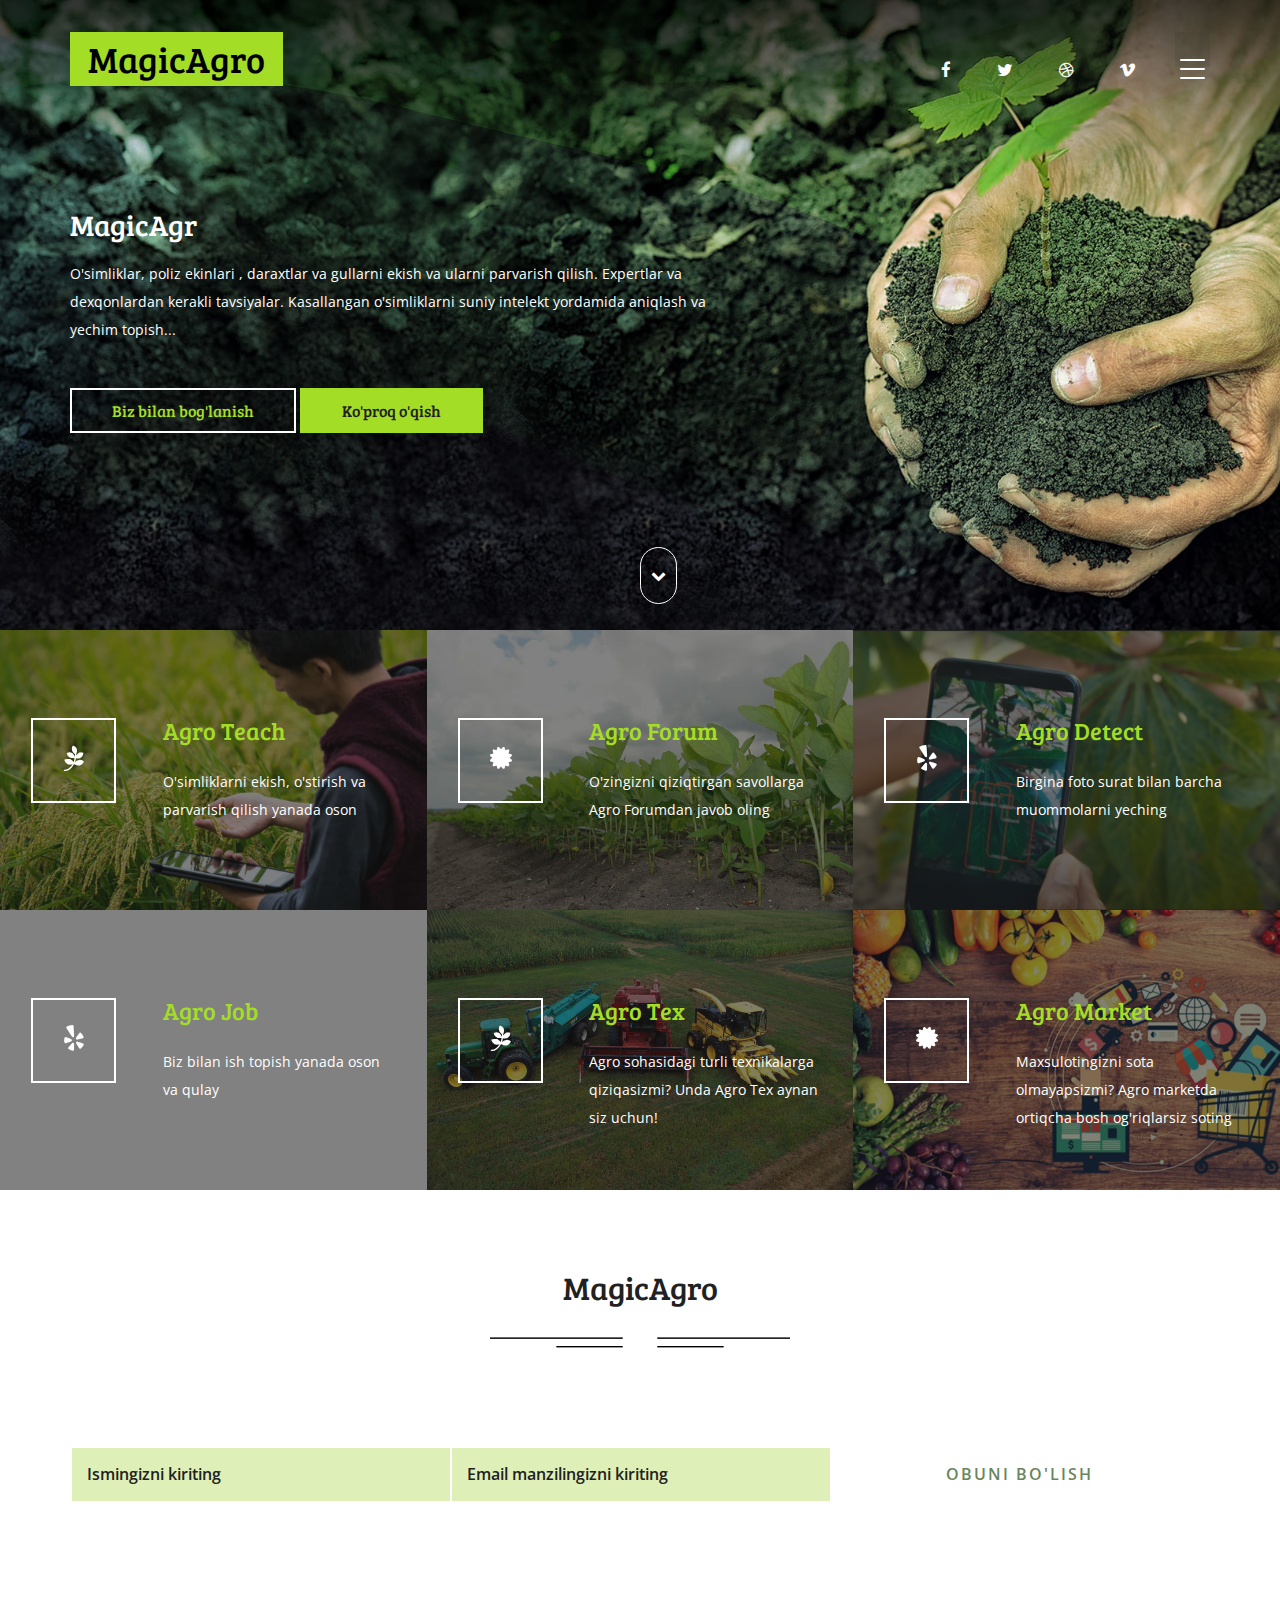
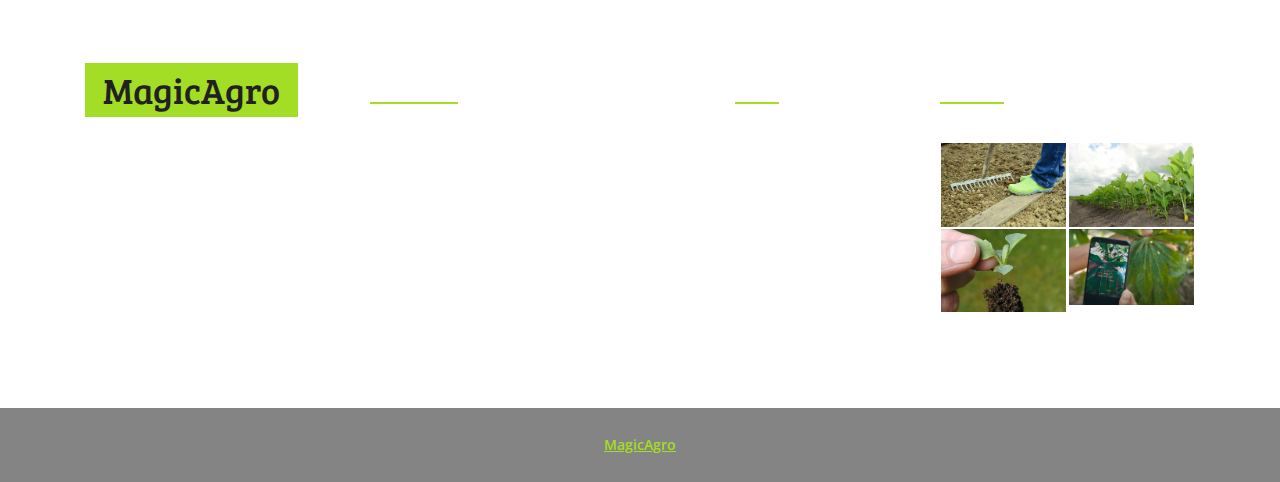
==== commit 61b1edb5: "change text cards" ====
--- a/index.html
+++ b/index.html
@@ -245,8 +245,7 @@
             <div class="col-xs-8 wthree_banner_bottom_grid_right">
               <h4>Agro Teach</h4>
               <p>
-                Morbi viverra lacus commodo felis semper, eu iaculis lectus
-                feugiat.
+                O'simliklarni ekish, o'stirish va parvarish qilish yanada oson
               </p>
             </div>
             <div class="clearfix"></div>
@@ -263,10 +262,7 @@
             </div>
             <div class="col-xs-8 wthree_banner_bottom_grid_right">
               <h4>Agro Forum</h4>
-              <p>
-                Morbi viverra lacus commodo felis semper, eu iaculis lectus
-                feugiat.
-              </p>
+              <p>O'zingizni qiziqtirgan savollarga Agro Forumdan javob oling</p>
             </div>
             <div class="clearfix"></div>
           </div>
@@ -282,10 +278,7 @@
             </div>
             <div class="col-xs-8 wthree_banner_bottom_grid_right">
               <h4>Agro Detect</h4>
-              <p>
-                Morbi viverra lacus commodo felis semper, eu iaculis lectus
-                feugiat.
-              </p>
+              <p>Birgina foto surat bilan barcha muommolarni yeching</p>
             </div>
             <div class="clearfix"></div>
           </div>
@@ -293,6 +286,7 @@
       </div>
       <div class="clearfix"></div>
     </div>
+
     <div class="banner-bottom">
       <div class="col-md-4 agileits_banner_bottom_left-job">
         <div class="agileinfo_banner_bottom_pos">
@@ -304,10 +298,7 @@
             </div>
             <div class="col-xs-8 wthree_banner_bottom_grid_right">
               <h4>Agro Job</h4>
-              <p>
-                Morbi viverra lacus commodo felis semper, eu iaculis lectus
-                feugiat.
-              </p>
+              <p>Biz bilan ish topish yanada oson va qulay</p>
             </div>
             <div class="clearfix"></div>
           </div>
@@ -325,8 +316,8 @@
             <div class="col-xs-8 wthree_banner_bottom_grid_right">
               <h4>Agro Tex</h4>
               <p>
-                Morbi viverra lacus commodo felis semper, eu iaculis lectus
-                feugiat.
+                Agro sohasidagi turli texnikalarga qiziqasizmi? Unda Agro Tex
+                aynan siz uchun!
               </p>
             </div>
             <div class="clearfix"></div>
@@ -345,8 +336,8 @@
             <div class="col-xs-8 wthree_banner_bottom_grid_right">
               <h4>Agro Market</h4>
               <p>
-                Morbi viverra lacus commodo felis semper, eu iaculis lectus
-                feugiat.
+                Maxsulotingizni sota olmayapsizmi? Agro marketda ortiqcha bosh
+                og'riqlarsiz soting
               </p>
             </div>
             <div class="clearfix"></div>
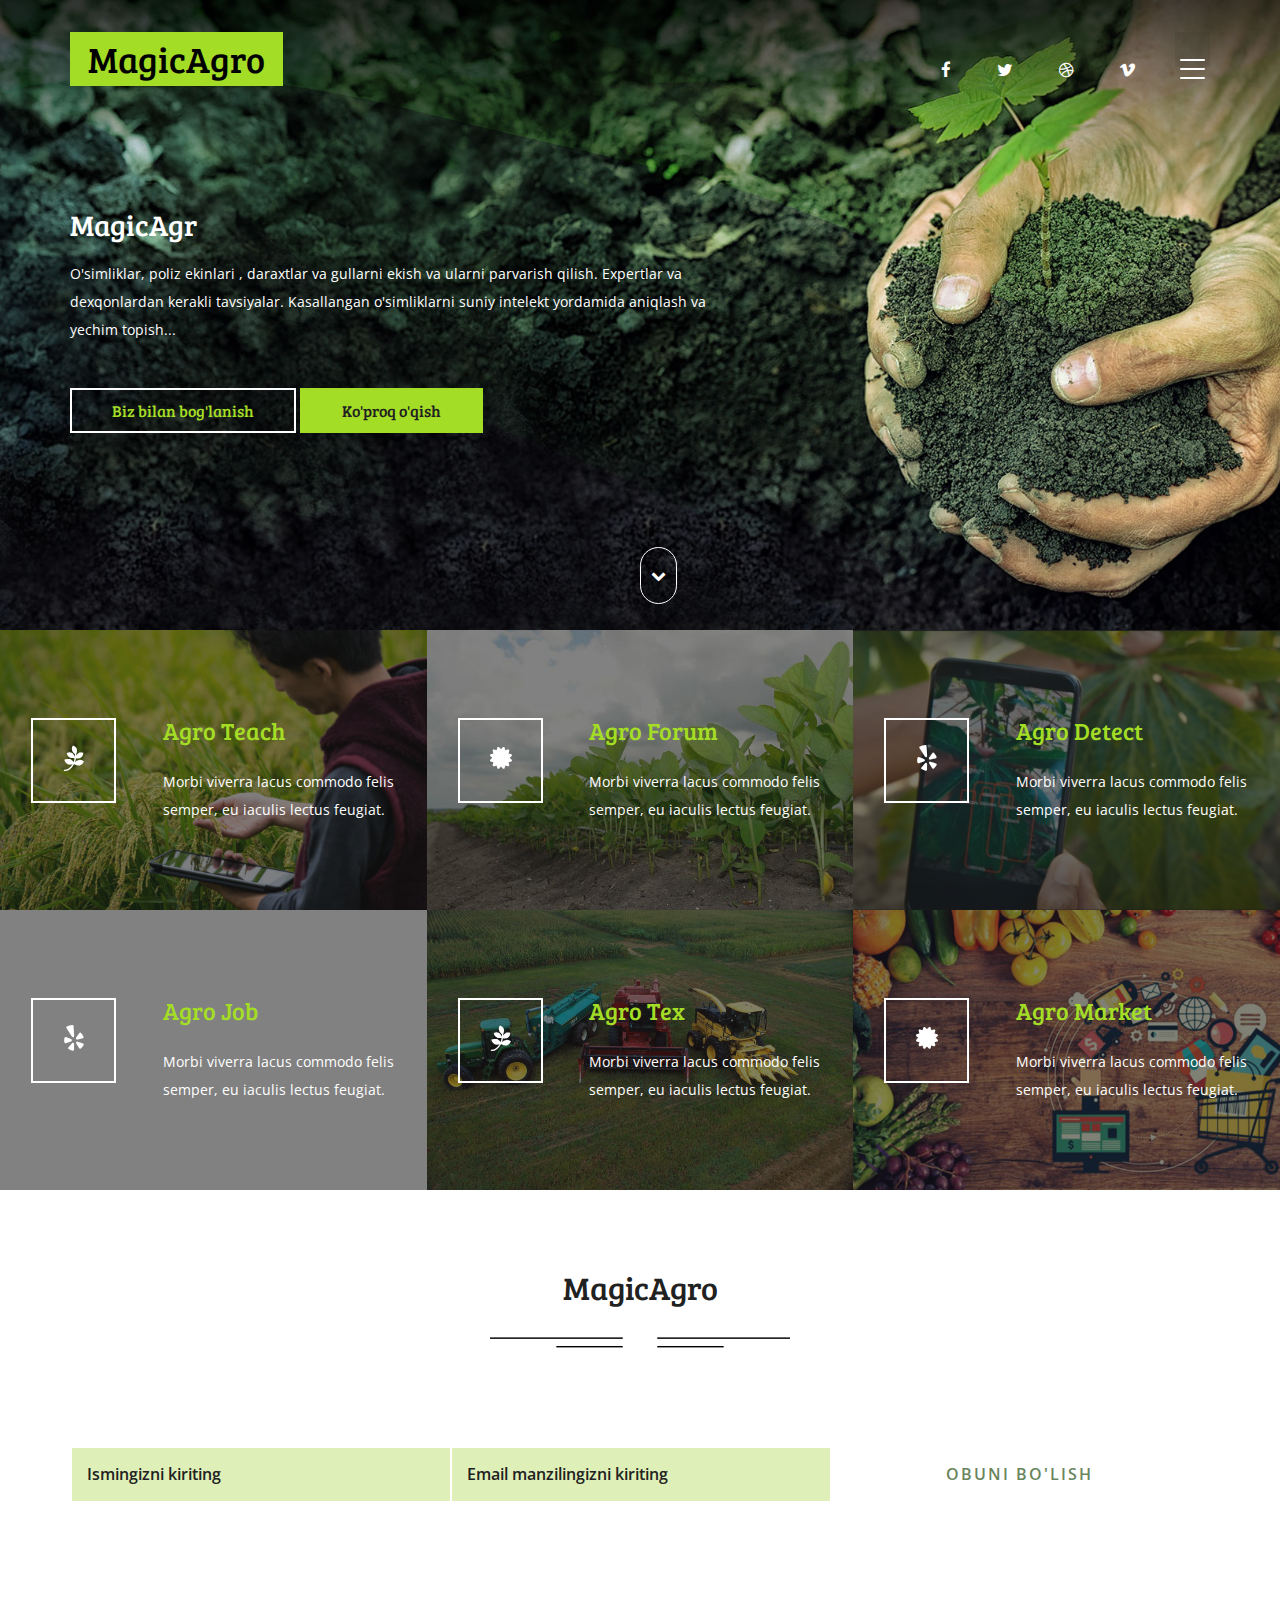
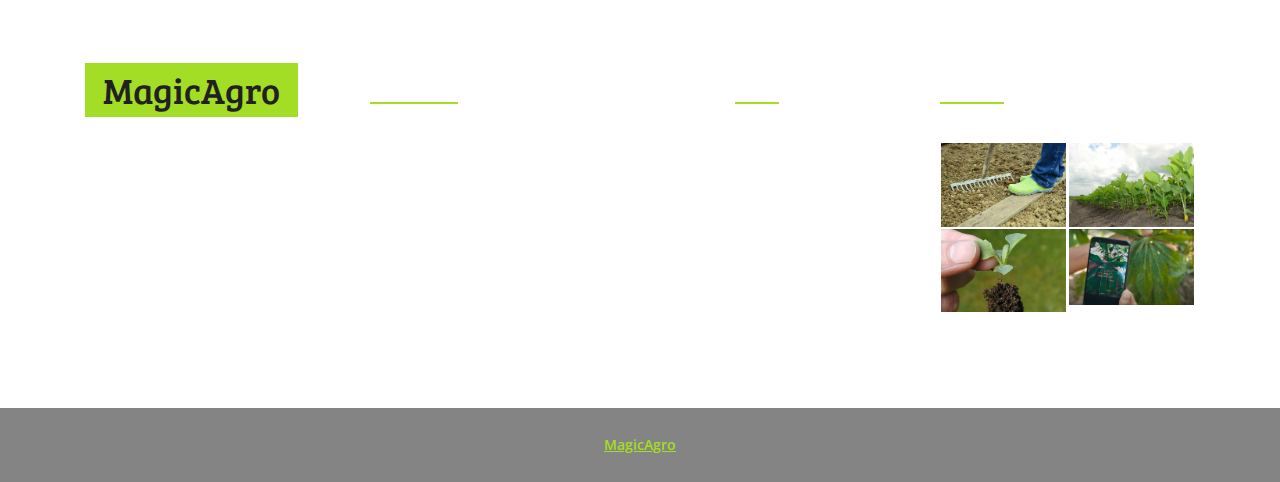
==== commit e2af0670: "Camera detect" ====
--- a/index.html
+++ b/index.html
@@ -151,7 +151,7 @@
                     <li class="active"><a href="index.html">Bosh sahifa</a></li>
                     <li><a href="teach.html">Agro Teach</a></li>
                     <li><a href="#">Agro Forum</a></li>
-                    <li><a href="#">Agro Detect</a></li>
+                    <li><a href="detect.html">Agro Detect</a></li>
                     <li><a href="#">Agro Tex</a></li>
                   </ul>
                 </nav>
@@ -245,7 +245,8 @@
             <div class="col-xs-8 wthree_banner_bottom_grid_right">
               <h4>Agro Teach</h4>
               <p>
-                O'simliklarni ekish, o'stirish va parvarish qilish yanada oson
+                Morbi viverra lacus commodo felis semper, eu iaculis lectus
+                feugiat.
               </p>
             </div>
             <div class="clearfix"></div>
@@ -262,7 +263,10 @@
             </div>
             <div class="col-xs-8 wthree_banner_bottom_grid_right">
               <h4>Agro Forum</h4>
-              <p>O'zingizni qiziqtirgan savollarga Agro Forumdan javob oling</p>
+              <p>
+                Morbi viverra lacus commodo felis semper, eu iaculis lectus
+                feugiat.
+              </p>
             </div>
             <div class="clearfix"></div>
           </div>
@@ -278,7 +282,10 @@
             </div>
             <div class="col-xs-8 wthree_banner_bottom_grid_right">
               <h4>Agro Detect</h4>
-              <p>Birgina foto surat bilan barcha muommolarni yeching</p>
+              <p>
+                Morbi viverra lacus commodo felis semper, eu iaculis lectus
+                feugiat.
+              </p>
             </div>
             <div class="clearfix"></div>
           </div>
@@ -286,7 +293,6 @@
       </div>
       <div class="clearfix"></div>
     </div>
-
     <div class="banner-bottom">
       <div class="col-md-4 agileits_banner_bottom_left-job">
         <div class="agileinfo_banner_bottom_pos">
@@ -298,7 +304,10 @@
             </div>
             <div class="col-xs-8 wthree_banner_bottom_grid_right">
               <h4>Agro Job</h4>
-              <p>Biz bilan ish topish yanada oson va qulay</p>
+              <p>
+                Morbi viverra lacus commodo felis semper, eu iaculis lectus
+                feugiat.
+              </p>
             </div>
             <div class="clearfix"></div>
           </div>
@@ -316,8 +325,8 @@
             <div class="col-xs-8 wthree_banner_bottom_grid_right">
               <h4>Agro Tex</h4>
               <p>
-                Agro sohasidagi turli texnikalarga qiziqasizmi? Unda Agro Tex
-                aynan siz uchun!
+                Morbi viverra lacus commodo felis semper, eu iaculis lectus
+                feugiat.
               </p>
             </div>
             <div class="clearfix"></div>
@@ -336,8 +345,8 @@
             <div class="col-xs-8 wthree_banner_bottom_grid_right">
               <h4>Agro Market</h4>
               <p>
-                Maxsulotingizni sota olmayapsizmi? Agro marketda ortiqcha bosh
-                og'riqlarsiz soting
+                Morbi viverra lacus commodo felis semper, eu iaculis lectus
+                feugiat.
               </p>
             </div>
             <div class="clearfix"></div>
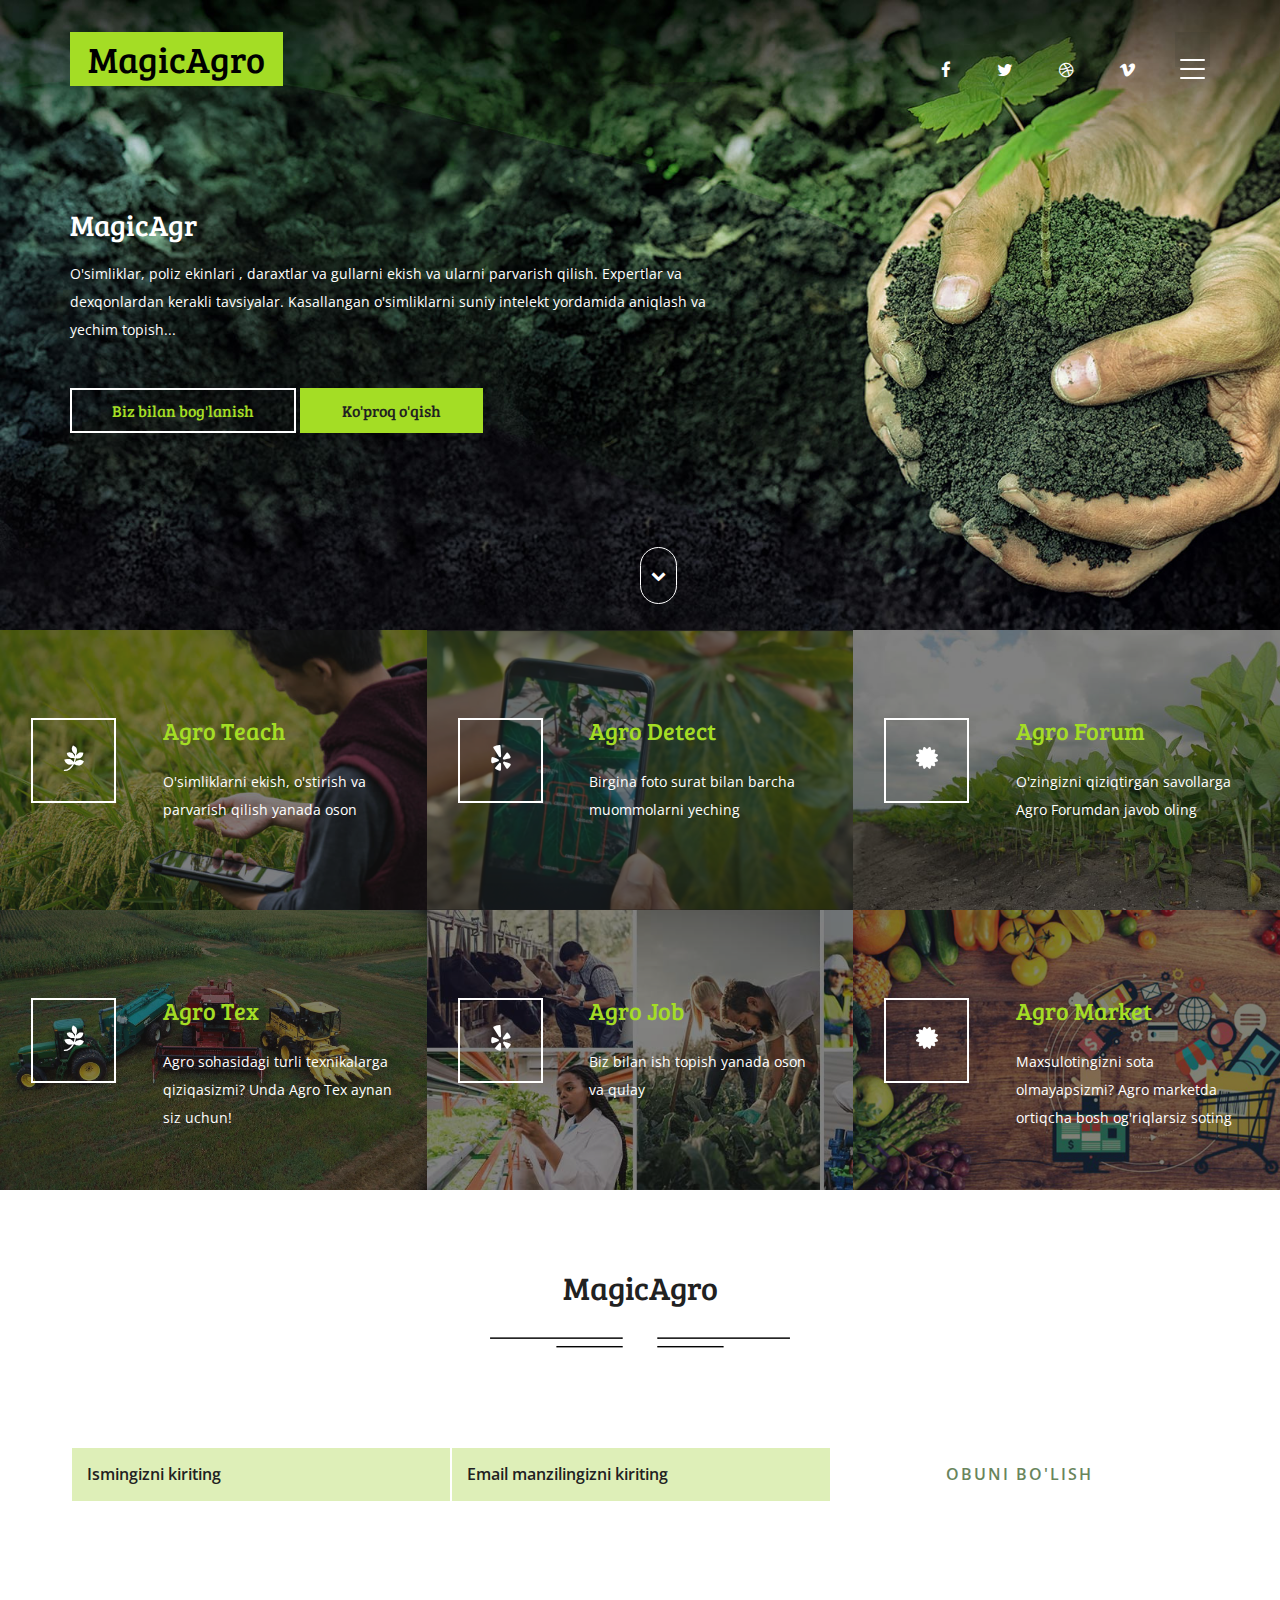
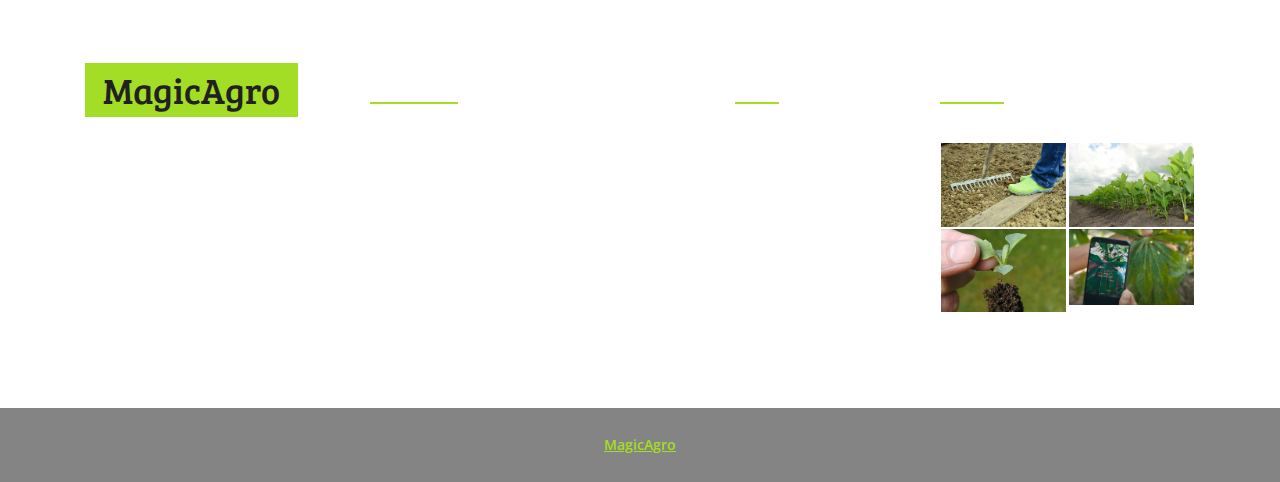
==== commit f9a08fd1: "." ====
--- a/index.html
+++ b/index.html
@@ -234,7 +234,69 @@
     <!-- //bootstrap-pop-up -->
     <!-- banner-bottom -->
     <div class="banner-bottom" id="welcome_bottom">
-      <div class="col-md-4 agileits_banner_bottom_left">
+      <a href="teach.html">
+        <div class="col-md-4 agileits_banner_bottom_left">
+          <div class="agileinfo_banner_bottom_pos">
+            <div class="w3_agileits_banner_bottom_pos_grid">
+              <div class="col-xs-4 wthree_banner_bottom_grid_left">
+                <div class="agile_banner_bottom_grid_left_grid hvr-radial-out">
+                  <i class="fa fa-pagelines" aria-hidden="true"></i>
+                </div>
+              </div>
+              <div class="col-xs-8 wthree_banner_bottom_grid_right">
+                <h4>Agro Teach</h4>
+                <p>
+                  O'simliklarni ekish, o'stirish va parvarish qilish yanada oson
+                </p>
+              </div>
+              <div class="clearfix"></div>
+            </div>
+          </div></div
+      ></a>
+      <a href="./detect.html">
+        <div class="col-md-4 agileits_banner_bottom_left2">
+          <div class="agileinfo_banner_bottom_pos">
+            <div class="w3_agileits_banner_bottom_pos_grid">
+              <div class="col-xs-4 wthree_banner_bottom_grid_left">
+                <div class="agile_banner_bottom_grid_left_grid hvr-radial-out">
+                  <i class="fa fa-yelp" aria-hidden="true"></i>
+                </div>
+              </div>
+              <div class="col-xs-8 wthree_banner_bottom_grid_right">
+                <h4>Agro Detect</h4>
+                <p>Birgina foto surat bilan barcha muommolarni yeching</p>
+              </div>
+              <div class="clearfix"></div>
+            </div>
+          </div>
+        </div>
+      </a>
+      <a href="forum.html">
+        <div class="col-md-4 agileits_banner_bottom_left1">
+          <div class="agileinfo_banner_bottom_pos">
+            <div class="w3_agileits_banner_bottom_pos_grid">
+              <div class="col-xs-4 wthree_banner_bottom_grid_left">
+                <div class="agile_banner_bottom_grid_left_grid hvr-radial-out">
+                  <i class="fa fa-certificate" aria-hidden="true"></i>
+                </div>
+              </div>
+              <div class="col-xs-8 wthree_banner_bottom_grid_right">
+                <h4>Agro Forum</h4>
+                <p>
+                  O'zingizni qiziqtirgan savollarga Agro Forumdan javob oling
+                </p>
+              </div>
+              <div class="clearfix"></div>
+            </div>
+          </div>
+        </div>
+      </a>
+
+      <div class="clearfix"></div>
+    </div>
+
+    <div class="banner-bottom">
+      <div class="col-md-4 agileits_banner_bottom_left-tec">
         <div class="agileinfo_banner_bottom_pos">
           <div class="w3_agileits_banner_bottom_pos_grid">
             <div class="col-xs-4 wthree_banner_bottom_grid_left">
@@ -243,57 +305,17 @@
               </div>
             </div>
             <div class="col-xs-8 wthree_banner_bottom_grid_right">
-              <h4>Agro Teach</h4>
+              <h4>Agro Tex</h4>
               <p>
-                Morbi viverra lacus commodo felis semper, eu iaculis lectus
-                feugiat.
+                Agro sohasidagi turli texnikalarga qiziqasizmi? Unda Agro Tex
+                aynan siz uchun!
               </p>
             </div>
             <div class="clearfix"></div>
           </div>
         </div>
       </div>
-      <div class="col-md-4 agileits_banner_bottom_left1">
-        <div class="agileinfo_banner_bottom_pos">
-          <div class="w3_agileits_banner_bottom_pos_grid">
-            <div class="col-xs-4 wthree_banner_bottom_grid_left">
-              <div class="agile_banner_bottom_grid_left_grid hvr-radial-out">
-                <i class="fa fa-certificate" aria-hidden="true"></i>
-              </div>
-            </div>
-            <div class="col-xs-8 wthree_banner_bottom_grid_right">
-              <h4>Agro Forum</h4>
-              <p>
-                Morbi viverra lacus commodo felis semper, eu iaculis lectus
-                feugiat.
-              </p>
-            </div>
-            <div class="clearfix"></div>
-          </div>
-        </div>
-      </div>
-      <div class="col-md-4 agileits_banner_bottom_left2">
-        <div class="agileinfo_banner_bottom_pos">
-          <div class="w3_agileits_banner_bottom_pos_grid">
-            <div class="col-xs-4 wthree_banner_bottom_grid_left">
-              <div class="agile_banner_bottom_grid_left_grid hvr-radial-out">
-                <i class="fa fa-yelp" aria-hidden="true"></i>
-              </div>
-            </div>
-            <div class="col-xs-8 wthree_banner_bottom_grid_right">
-              <h4>Agro Detect</h4>
-              <p>
-                Morbi viverra lacus commodo felis semper, eu iaculis lectus
-                feugiat.
-              </p>
-            </div>
-            <div class="clearfix"></div>
-          </div>
-        </div>
-      </div>
-      <div class="clearfix"></div>
-    </div>
-    <div class="banner-bottom">
+
       <div class="col-md-4 agileits_banner_bottom_left-job">
         <div class="agileinfo_banner_bottom_pos">
           <div class="w3_agileits_banner_bottom_pos_grid">
@@ -304,30 +326,7 @@
             </div>
             <div class="col-xs-8 wthree_banner_bottom_grid_right">
               <h4>Agro Job</h4>
-              <p>
-                Morbi viverra lacus commodo felis semper, eu iaculis lectus
-                feugiat.
-              </p>
-            </div>
-            <div class="clearfix"></div>
-          </div>
-        </div>
-      </div>
-
-      <div class="col-md-4 agileits_banner_bottom_left-tec">
-        <div class="agileinfo_banner_bottom_pos">
-          <div class="w3_agileits_banner_bottom_pos_grid">
-            <div class="col-xs-4 wthree_banner_bottom_grid_left">
-              <div class="agile_banner_bottom_grid_left_grid hvr-radial-out">
-                <i class="fa fa-pagelines" aria-hidden="true"></i>
-              </div>
-            </div>
-            <div class="col-xs-8 wthree_banner_bottom_grid_right">
-              <h4>Agro Tex</h4>
-              <p>
-                Morbi viverra lacus commodo felis semper, eu iaculis lectus
-                feugiat.
-              </p>
+              <p>Biz bilan ish topish yanada oson va qulay</p>
             </div>
             <div class="clearfix"></div>
           </div>
@@ -345,8 +344,8 @@
             <div class="col-xs-8 wthree_banner_bottom_grid_right">
               <h4>Agro Market</h4>
               <p>
-                Morbi viverra lacus commodo felis semper, eu iaculis lectus
-                feugiat.
+                Maxsulotingizni sota olmayapsizmi? Agro marketda ortiqcha bosh
+                og'riqlarsiz soting
               </p>
             </div>
             <div class="clearfix"></div>
--- a/css/style.css
+++ b/css/style.css
@@ -428,7 +428,7 @@
   -ms-background-size: cover;
 }
 .agileits_banner_bottom_left-job {
-  background: url(../images/job.jpg) no-repeat 0px 0px;
+  background: url(../images/job.jpeg) no-repeat 0px 0px;
   background-size: cover;
   -webkit-background-size: cover;
   -moz-background-size: cover;
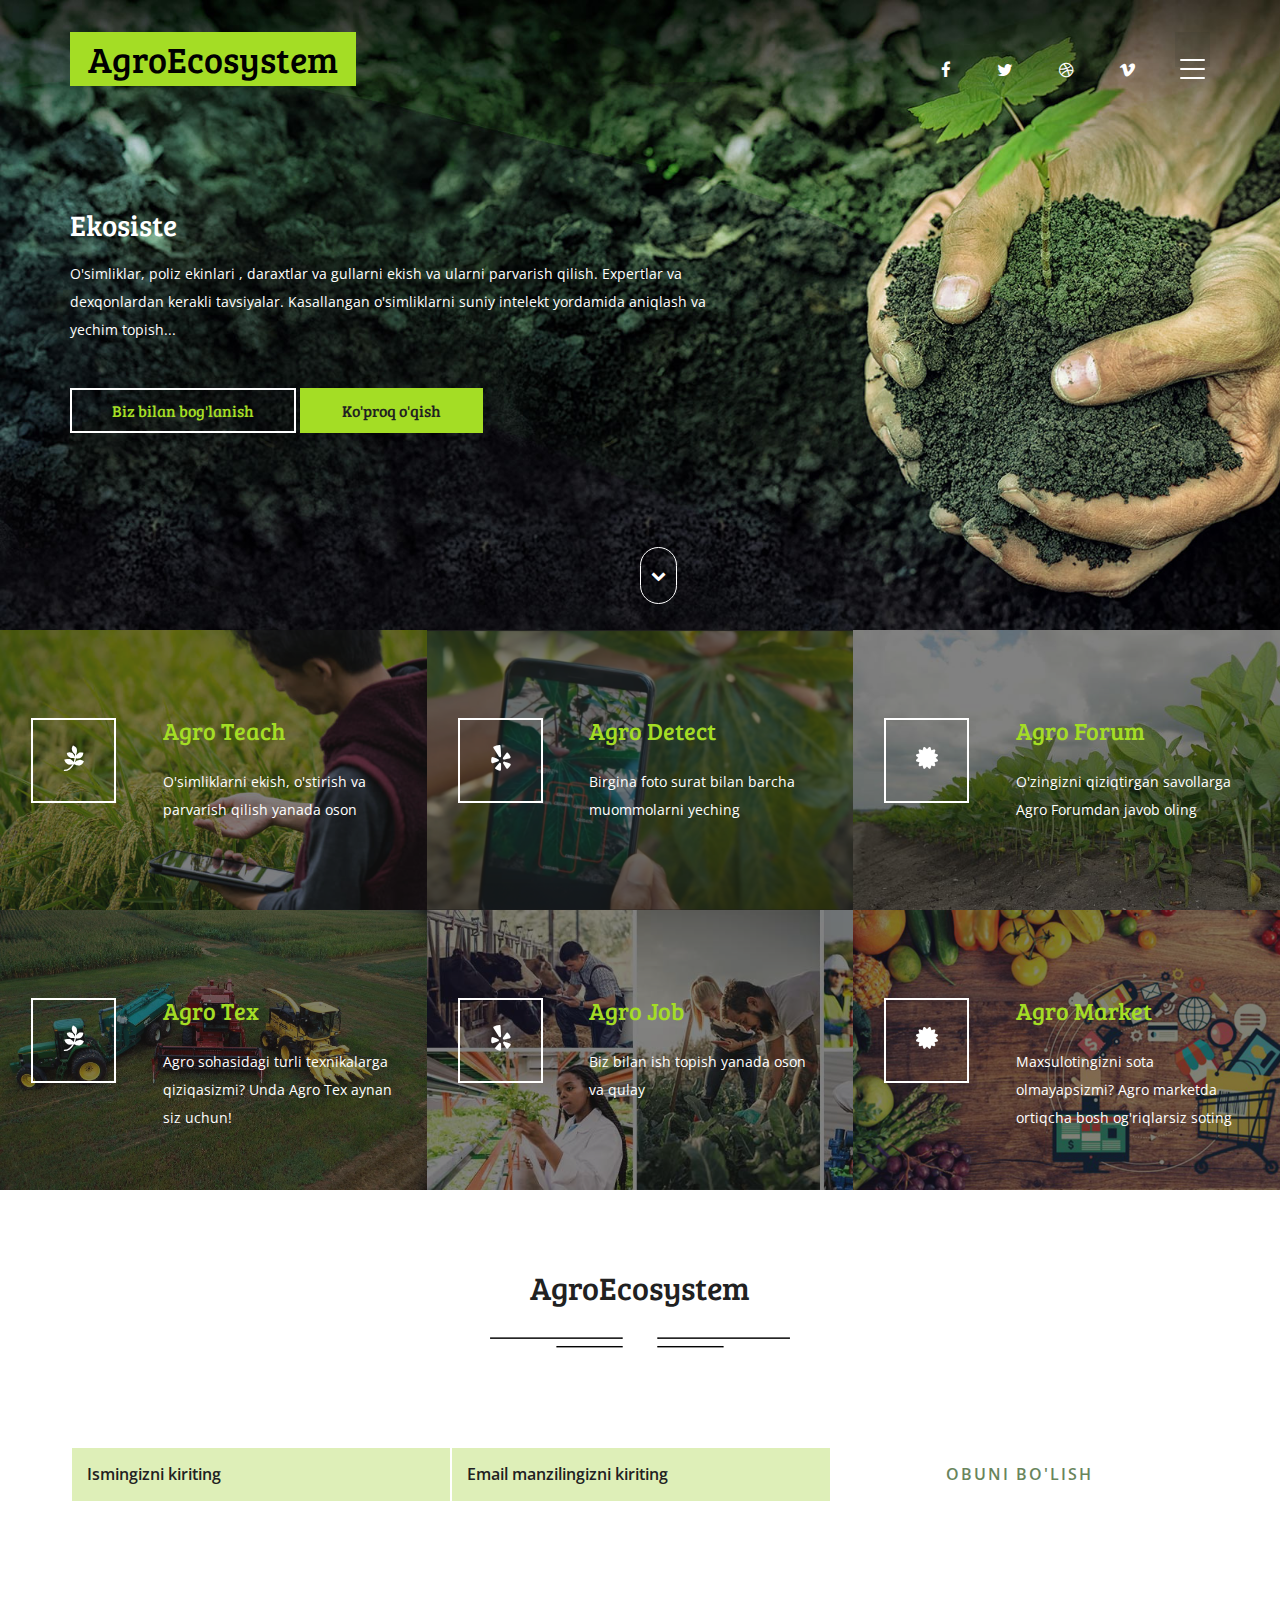
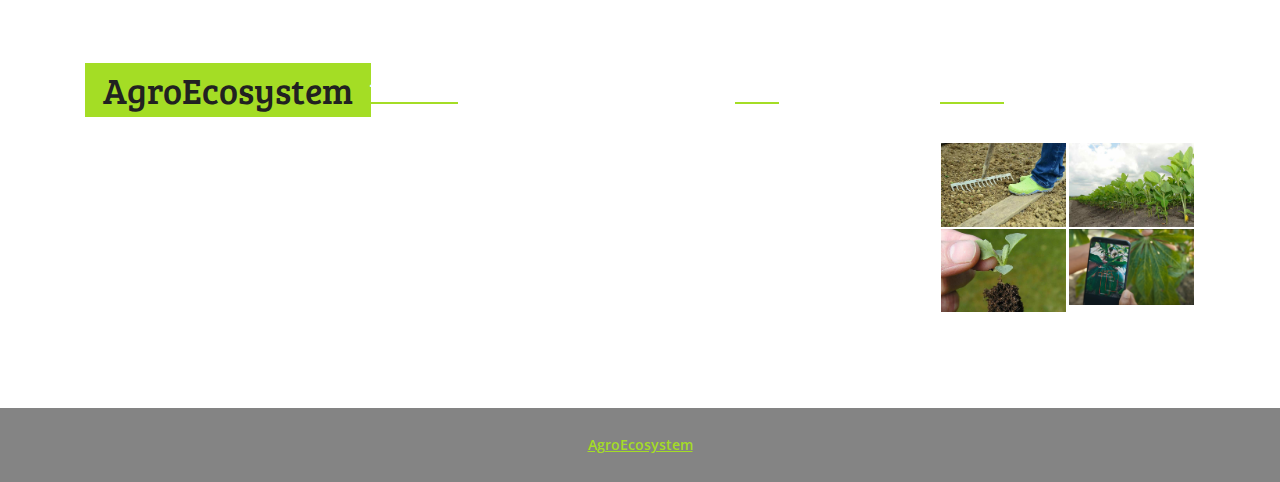
==== commit 9fb173bf: "Changed name" ====
--- a/index.html
+++ b/index.html
@@ -107,7 +107,7 @@
           <div class="w3_agile_logo">
             <h1>
               <a href="index.html"
-                ><span style="color: #000">MagicAgro</span></a
+                ><span style="color: #000">AgroEcosystem</span></a
               >
             </h1>
           </div>
@@ -163,7 +163,7 @@
         </div>
         <div class="w3_banner_info">
           <div class="w3_banner_info_grid">
-            <h3 class="test">MagicAgro Ekosistemasi</h3>
+            <h3 class="test">Ekosistemasi</h3>
             <p>
               O'simliklar, poliz ekinlari , daraxtlar va gullarni ekish va
               ularni parvarish qilish. Expertlar va dexqonlardan kerakli
@@ -207,7 +207,7 @@
       <div class="modal-dialog" role="document">
         <div class="modal-content">
           <div class="modal-header">
-            MagicAgro
+            AgroEcosystem
             <button
               type="button"
               class="close"
@@ -360,7 +360,7 @@
     <!-- newsletter -->
     <div class="newsletter">
       <div class="container">
-        <h3 class="agileits_w3layouts_head agileinfo_head">MagicAgro</h3>
+        <h3 class="agileits_w3layouts_head agileinfo_head">AgroEcosystem</h3>
         <div class="w3_agile_image">
           <img src="images/12.png" alt=" " class="img-responsive" />
         </div>
@@ -394,7 +394,7 @@
           <div class="col-md-3 agileinfo_footer_grid">
             <div class="agileits_w3layouts_footer_logo">
               <h2>
-                <a href="index.html"><span>MagicAgro</span></a>
+                <a href="index.html"><span>AgroEcosystem</span></a>
               </h2>
             </div>
           </div>
@@ -490,7 +490,7 @@
       <div class="w3_agileits_footer_copy">
         <div class="container">
           <p>
-            <a target="_blank">MagicAgro</a>
+            <a target="_blank">AgroEcosystem</a>
           </p>
         </div>
       </div>
